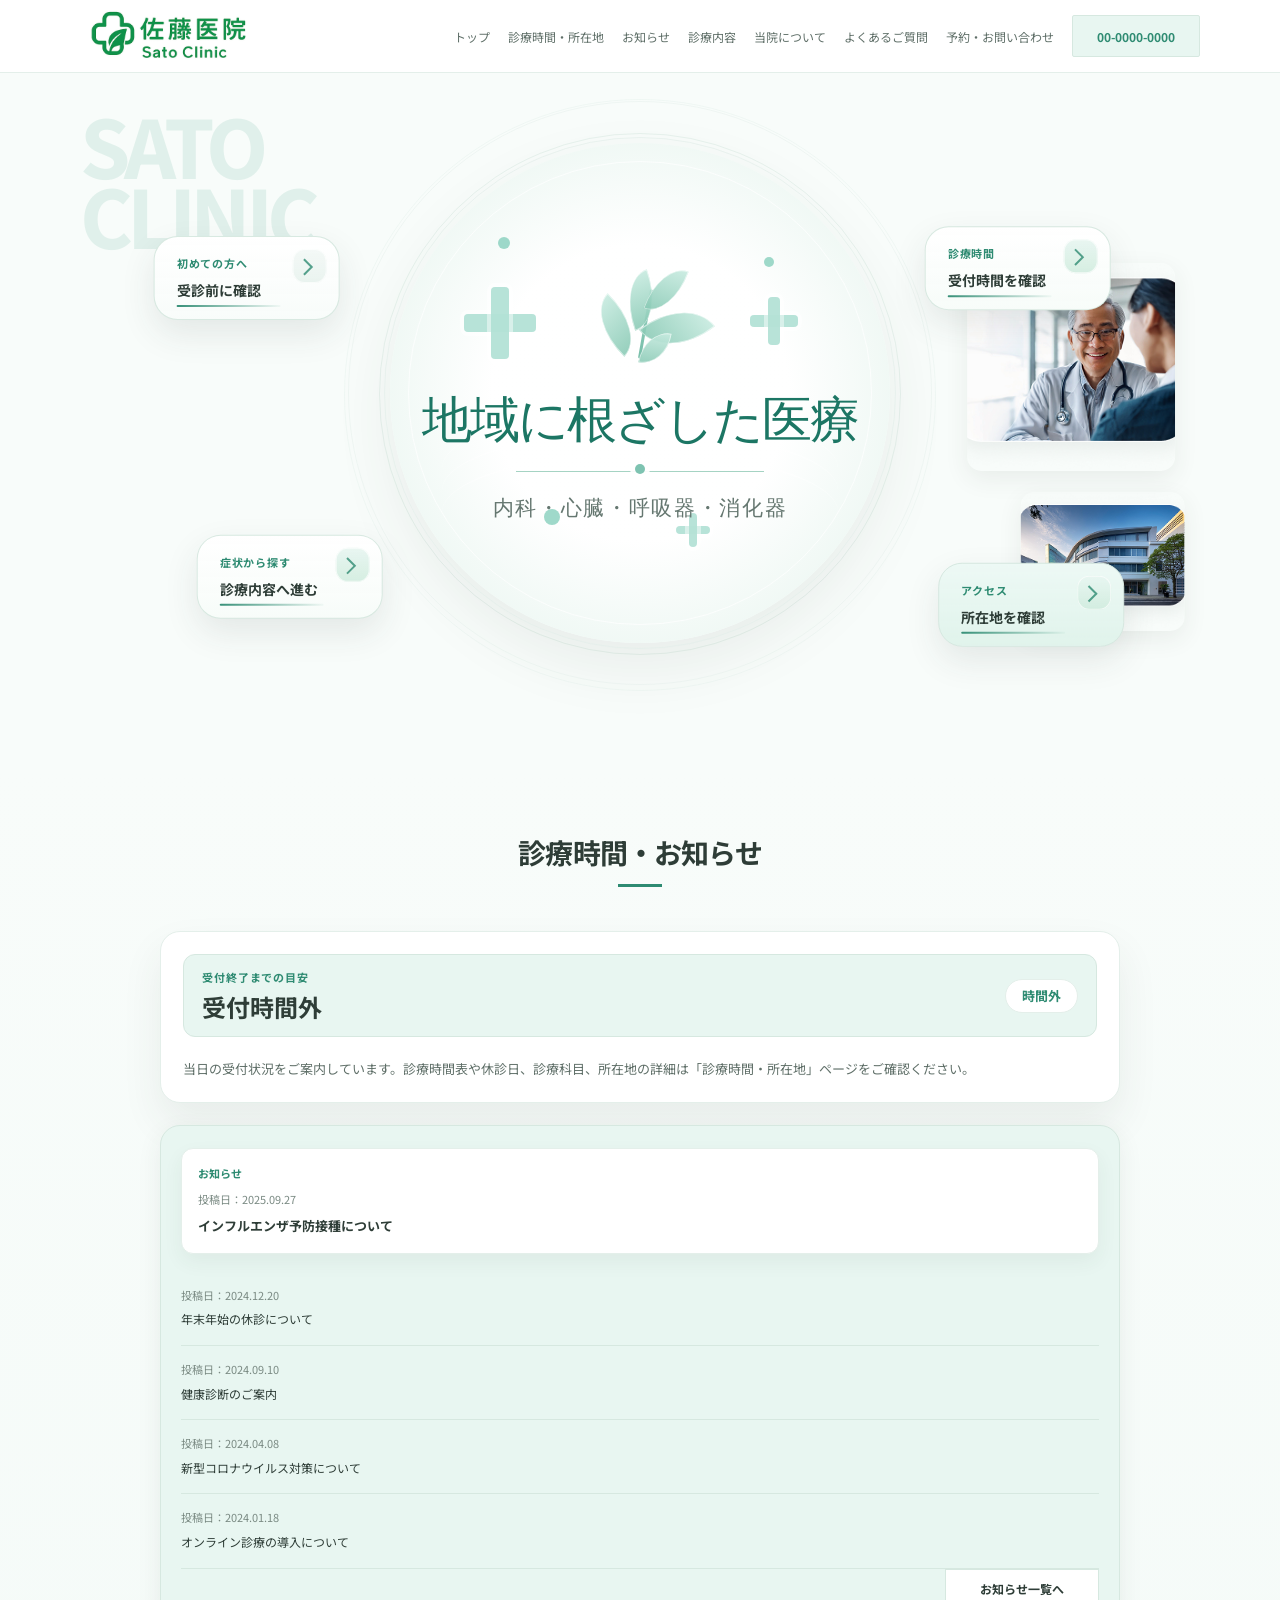
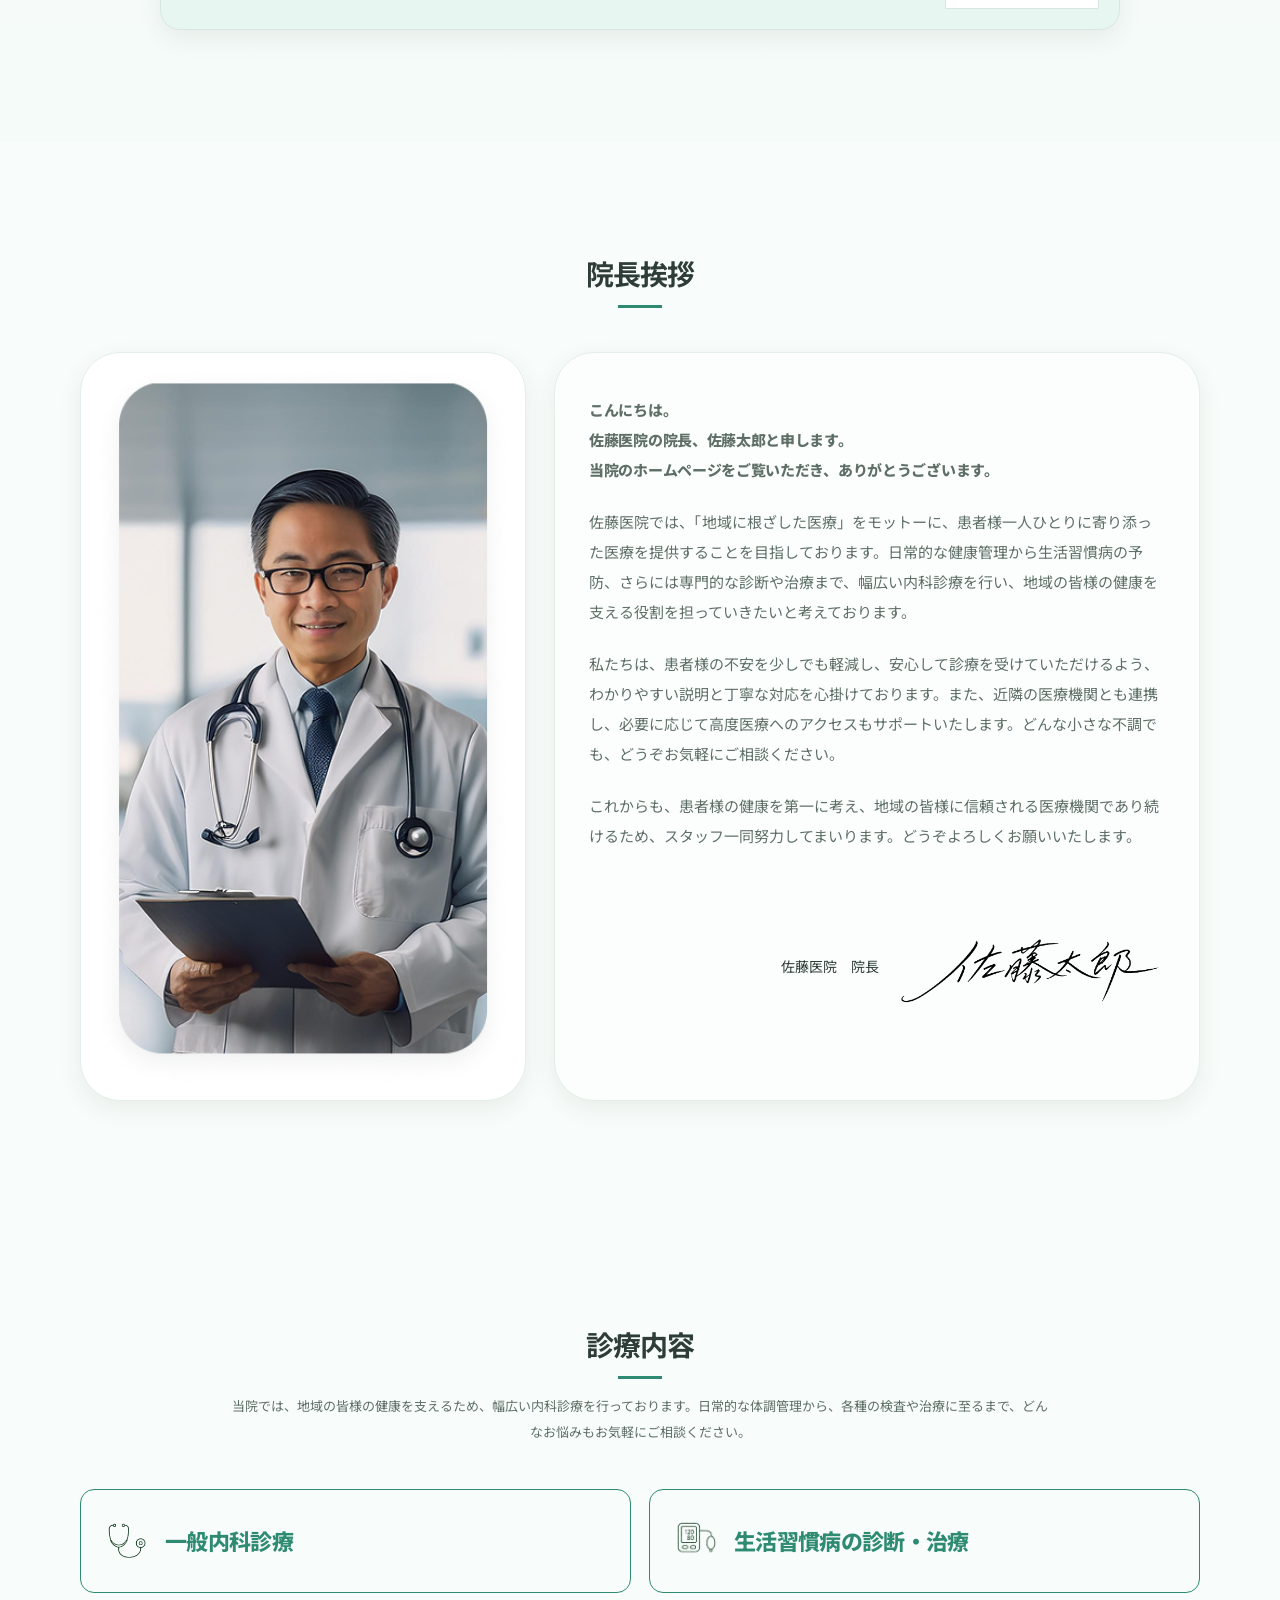
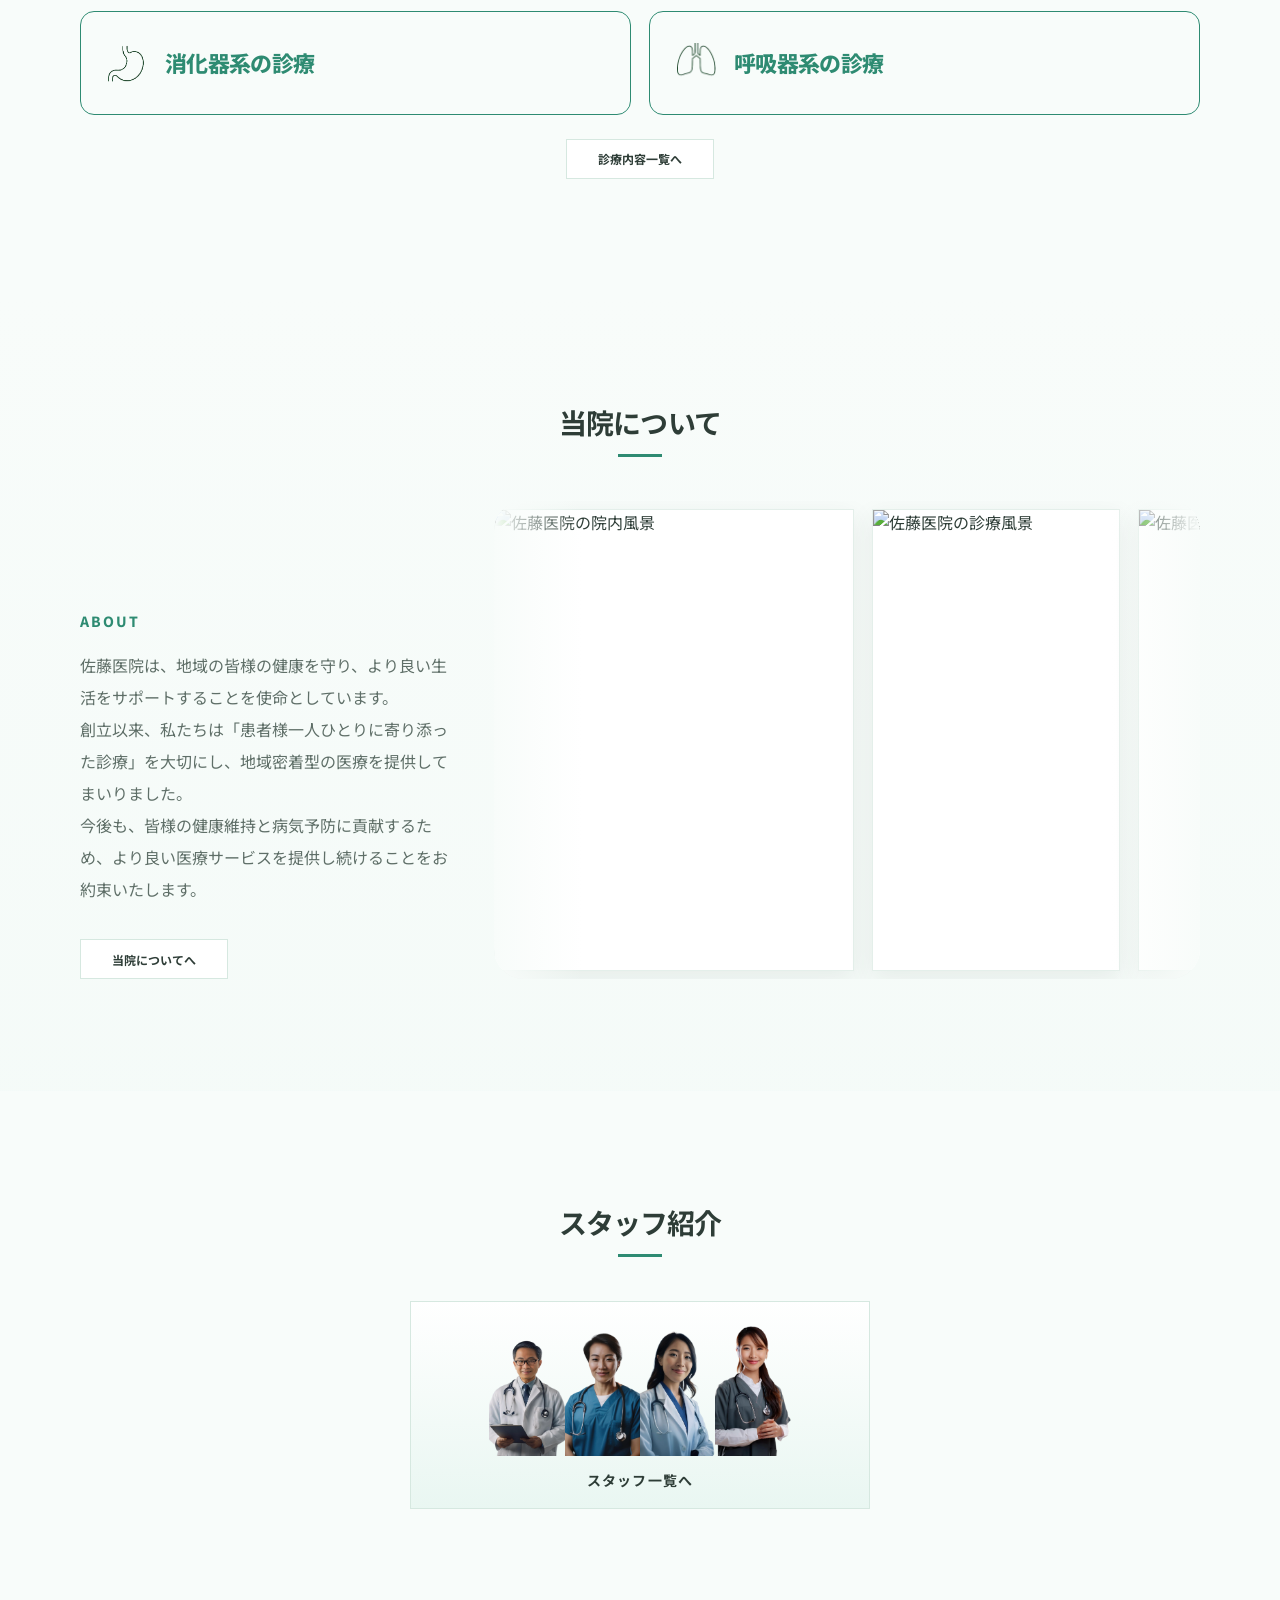
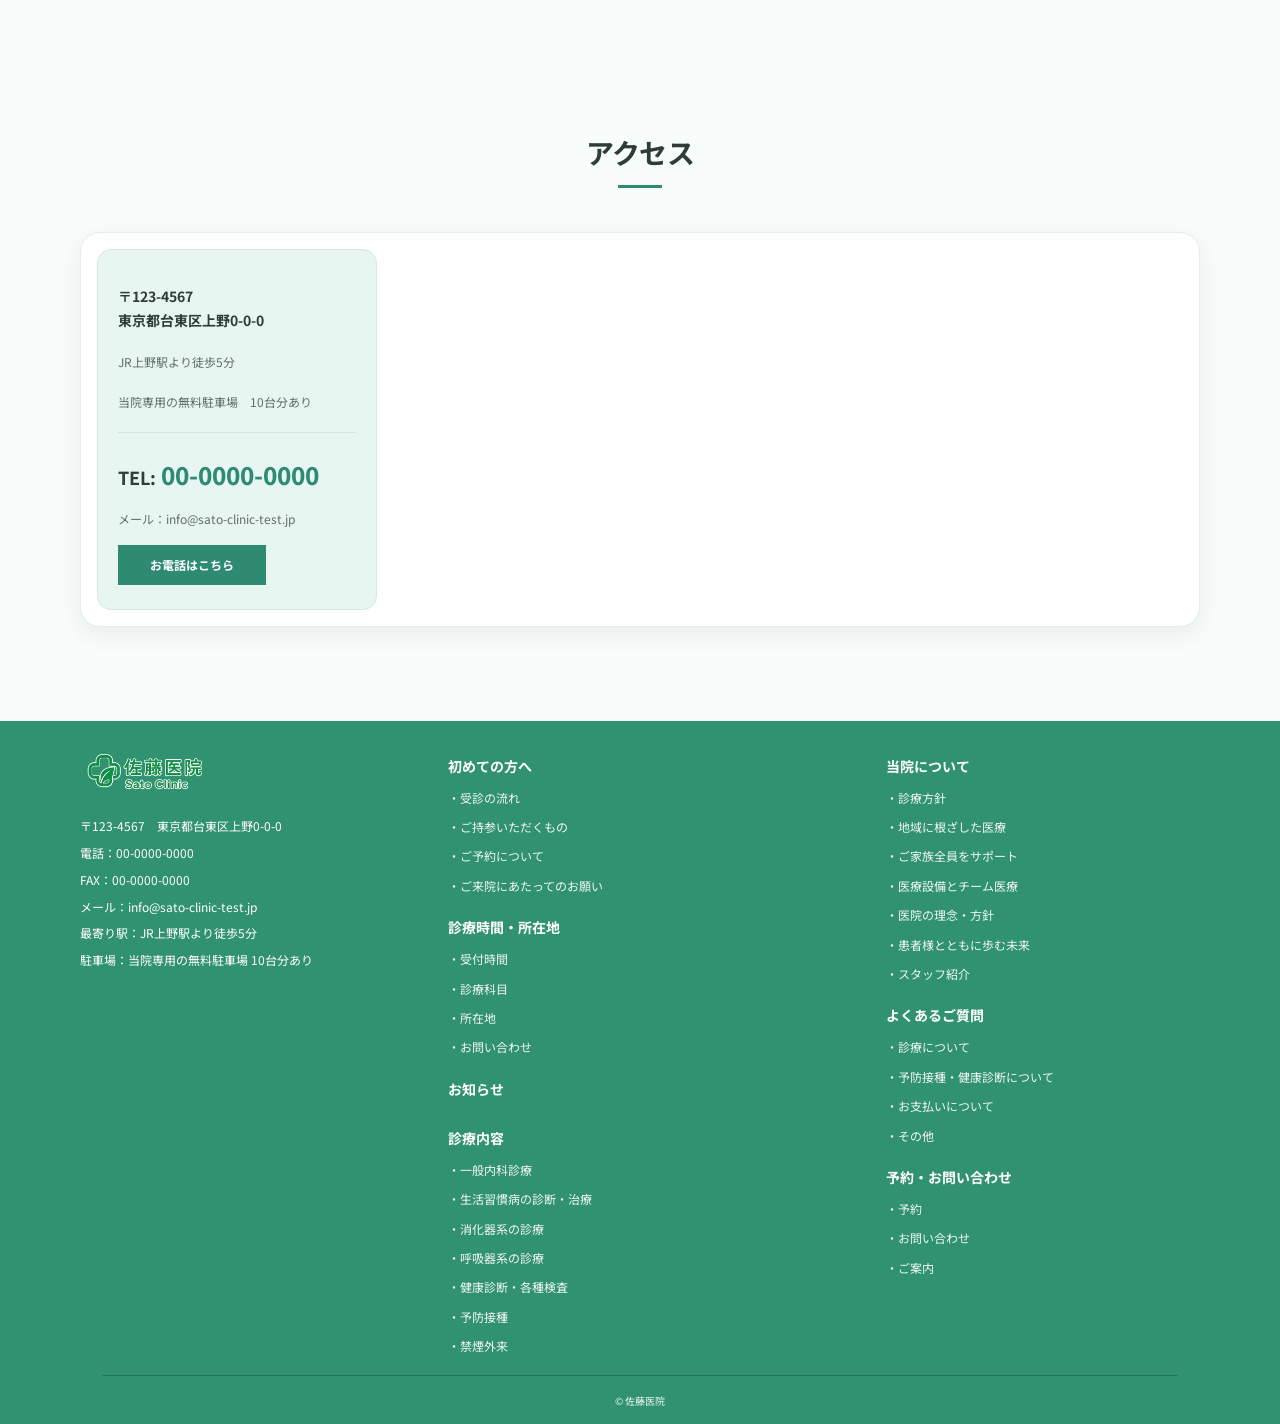
==== index.html @ fb484542 "initial commit" ====
<!DOCTYPE html>
<html lang="ja">
<head>
  <meta charset="UTF-8">
  <meta name="viewport" content="width=device-width, initial-scale=1.0">
  <meta name="description" content="佐藤医院の公式サイト。地域に根ざした医療を提供しています。">
  <title>佐藤医院</title>
  <link rel="preconnect" href="https://fonts.googleapis.com">
  <link rel="preconnect" href="https://fonts.gstatic.com" crossorigin>
  <link href="https://fonts.googleapis.com/css2?family=Noto+Sans+JP:wght@400;500;700;800&display=swap" rel="stylesheet">
  <link rel="stylesheet" href="./css/style.css">
</head>
<body>
  <header class="site-header">
    <div class="container header__inner">
      <a class="brand" href="#" data-scroll-top aria-label="佐藤医院 トップへ戻る">
        <img class="brand__logo" src="./assets/images/logo.png" alt="佐藤医院">
      </a>

      <button class="menu-button" type="button" aria-expanded="false" aria-controls="primary-navigation" aria-label="メニューを開く">
        <span></span>
        <span></span>
        <span></span>
      </button>

      <nav class="site-nav" id="primary-navigation" aria-label="主要ナビゲーション">
        <a href="#" data-scroll-top>トップ</a>
        <a href="./access.html">診療時間・所在地</a>
        <a href="./news.html">お知らせ</a>
        <a href="./medical.html">診療内容</a>
        <a href="./about.html">当院について</a>
        <a href="./faq.html">よくあるご質問</a>
        <a href="./contact.html">予約・お問い合わせ</a>
        <a class="site-nav__phone" href="tel:00-0000-0000">00-0000-0000</a>
      </nav>
    </div>
  </header>

  <main id="top">
    <section class="hero reveal">
      <div class="container hero__layout">
        <div class="hero__word" aria-hidden="true">SATO<br>CLINIC</div>

        <div class="hero__stage">
          <div class="hero__center">
            <div class="hero-orb" aria-label="地域に根ざした医療 内科・心臓・呼吸器・消化器">
              <span class="hero-orb__halo hero-orb__halo--one" aria-hidden="true"></span>
              <span class="hero-orb__halo hero-orb__halo--two" aria-hidden="true"></span>
              <span class="hero-orb__cross hero-orb__cross--lg hero-orb__cross--left" aria-hidden="true"></span>
              <span class="hero-orb__cross hero-orb__cross--md hero-orb__cross--right" aria-hidden="true"></span>
              <span class="hero-orb__cross hero-orb__cross--sm hero-orb__cross--lower" aria-hidden="true"></span>
              <span class="hero-orb__dot hero-orb__dot--one" aria-hidden="true"></span>
              <span class="hero-orb__dot hero-orb__dot--two" aria-hidden="true"></span>
              <span class="hero-orb__dot hero-orb__dot--three" aria-hidden="true"></span>
              <span class="hero-orb__wave hero-orb__wave--one" aria-hidden="true"></span>
              <span class="hero-orb__wave hero-orb__wave--two" aria-hidden="true"></span>
              <span class="hero-orb__wave hero-orb__wave--three" aria-hidden="true"></span>

              <div class="hero-orb__content">
                <span class="hero-orb__leaf" aria-hidden="true">
                  <span class="hero-orb__leaf-stem"></span>
                  <span class="hero-orb__leaf-piece hero-orb__leaf-piece--a"></span>
                  <span class="hero-orb__leaf-piece hero-orb__leaf-piece--b"></span>
                  <span class="hero-orb__leaf-piece hero-orb__leaf-piece--c"></span>
                  <span class="hero-orb__leaf-piece hero-orb__leaf-piece--d"></span>
                  <span class="hero-orb__leaf-piece hero-orb__leaf-piece--e"></span>
                </span>
                <h1>地域に根ざした医療</h1>
                <span class="hero-orb__divider" aria-hidden="true"></span>
                <p>内科・心臓・呼吸器・消化器</p>
              </div>
            </div>
          </div>

          <div class="hero__card hero__card--first is-draggable" data-draggable>
            <a class="hero__card-link" href="./first-visit.html">
              <span>初めての方へ</span>
              <strong>受診前に確認</strong>
            </a>
          </div>

          <div class="hero__card hero__card--schedule is-draggable" data-draggable>
            <a class="hero__card-link" href="./access.html">
              <span>診療時間</span>
              <strong>受付時間を確認</strong>
            </a>
          </div>

          <div class="hero__card hero__card--symptom is-draggable" data-draggable>
            <a class="hero__card-link" href="./medical.html">
              <span>症状から探す</span>
              <strong>診療内容へ進む</strong>
            </a>
          </div>

          <div class="hero__card hero__card--access is-draggable" data-draggable>
            <a class="hero__card-link" href="./access.html">
              <span>アクセス</span>
              <strong>所在地を確認</strong>
            </a>
          </div>

          <div class="hero__photo hero__photo--doctor is-draggable" data-draggable>
            <picture>
              <source media="(min-width: 769px)" srcset="./assets/images/desktop-hero-doctor.png">
              <img src="./assets/images/mobile-hero-doctor.png" alt="診察を行う医師と患者さま" draggable="false">
            </picture>
          </div>

          <div class="hero__photo hero__photo--exterior is-draggable" data-draggable>
            <img src="./assets/images/desktop-hero-exterior.png" alt="佐藤医院の外観" draggable="false">
          </div>
        </div>
      </div>
    </section>

    <section class="schedule-news section reveal" id="news">
      <div class="container">
        <div class="section-heading section-heading--center">
          <h2>診療時間・お知らせ</h2>
        </div>

        <div class="schedule-news__grid">
          <a class="schedule-panel schedule-panel--link" href="./access.html#schedule-detail">
            <div class="schedule-panel__head">
              <div>
                <p class="schedule-panel__eyebrow">受付終了までの目安</p>
                <h3 id="schedule-status-title">受付時間外</h3>
                <p class="schedule-panel__meta" id="schedule-status-meta" hidden></p>
              </div>
              <div class="schedule-panel__status">
                <span id="schedule-status-badge">時間外</span>
              </div>
            </div>
            <p class="schedule-panel__summary-copy">当日の受付状況をご案内しています。診療時間表や休診日、診療科目、所在地の詳細は「診療時間・所在地」ページをご確認ください。</p>
          </a>

          <aside class="news-panel">
            <a class="news-feature" href="./news-detail.html?id=influenza" data-news-home-feature>
              <span class="news-feature__label">お知らせ</span>
              <span class="news-feature__meta">投稿日：<span data-news-feature-published></span></span>
              <span class="news-feature__link" data-news-feature-title>インフルエンザ予防接種について</span>
            </a>
            <ul class="news-list" data-news-home-list></ul>
            <a class="button button--secondary" href="./news.html">お知らせ一覧へ</a>
          </aside>
        </div>
      </div>
    </section>

    <section class="greeting section reveal" id="greeting">
      <div class="container">
        <div class="section-heading section-heading--center">
          <h2>院長挨拶</h2>
        </div>

        <div class="greeting-card">
          <div class="greeting-card__label" aria-hidden="true">M<br>E<br>S<br>S<br>A<br>G<br>E</div>
          <div class="greeting-card__image">
            <picture>
              <source media="(min-width: 769px)" srcset="./assets/images/desktop-greeting-doctor.png">
              <img src="./assets/images/mobile-greeting-doctor.png" alt="院長 佐藤 太郎">
            </picture>
          </div>
          <div class="greeting-card__body">
            <p class="greeting-card__lead">こんにちは。<br>佐藤医院の院長、佐藤太郎と申します。<br>当院のホームページをご覧いただき、ありがとうございます。</p>
            <p>佐藤医院では、「地域に根ざした医療」をモットーに、患者様一人ひとりに寄り添った医療を提供することを目指しております。日常的な健康管理から生活習慣病の予防、さらには専門的な診断や治療まで、幅広い内科診療を行い、地域の皆様の健康を支える役割を担っていきたいと考えております。</p>
            <p>私たちは、患者様の不安を少しでも軽減し、安心して診療を受けていただけるよう、わかりやすい説明と丁寧な対応を心掛けております。また、近隣の医療機関とも連携し、必要に応じて高度医療へのアクセスもサポートいたします。どんな小さな不調でも、どうぞお気軽にご相談ください。</p>
            <p>これからも、患者様の健康を第一に考え、地域の皆様に信頼される医療機関であり続けるため、スタッフ一同努力してまいります。どうぞよろしくお願いいたします。</p>
            <p class="greeting-card__signature">
              <span class="greeting-card__signature-role">佐藤医院　院長</span>
              <span class="signature-handwrite" aria-label="佐藤 太郎">
                <img src="./assets/images/signature-sato-taro.png" alt="佐藤 太郎の署名">
              </span>
            </p>
          </div>
        </div>
      </div>
    </section>

    <section class="medical section reveal" id="medical">
      <div class="container">
        <div class="section-heading section-heading--center">
          <h2>診療内容</h2>
          <p>当院では、地域の皆様の健康を支えるため、幅広い内科診療を行っております。日常的な体調管理から、各種の検査や治療に至るまで、どんなお悩みもお気軽にご相談ください。</p>
        </div>

        <div class="medical-menu" aria-label="主な診療内容">
          <a class="medical-menu__item" href="./medical.html#medical-general">
            <span class="medical-menu__icon" aria-hidden="true">
              <img src="./assets/images/icon_general_internal_stethoscope.png" alt="">
            </span>
            <span class="medical-menu__label">一般内科診療</span>
          </a>
          <a class="medical-menu__item" href="./medical.html#medical-lifestyle">
            <span class="medical-menu__icon" aria-hidden="true">
              <img src="./assets/images/icon_lifestyle_blood_pressure.png" alt="">
            </span>
            <span class="medical-menu__label">生活習慣病の診断・治療</span>
          </a>
          <a class="medical-menu__item" href="./medical.html#medical-digestive">
            <span class="medical-menu__icon" aria-hidden="true">
              <img src="./assets/images/icon_digestive_stomach.png" alt="">
            </span>
            <span class="medical-menu__label">消化器系の診療</span>
          </a>
          <a class="medical-menu__item" href="./medical.html#medical-respiratory">
            <span class="medical-menu__icon" aria-hidden="true">
              <img src="./assets/images/icon_respiratory_lung.png" alt="">
            </span>
            <span class="medical-menu__label">呼吸器系の診療</span>
          </a>
        </div>

        <div class="section-action medical-menu__action">
          <a class="button button--secondary" href="./medical.html">診療内容一覧へ</a>
        </div>
      </div>
    </section>

    <section class="about section reveal" id="about">
      <div class="container">
        <div class="section-heading section-heading--center">
          <h2>当院について</h2>
        </div>

        <div class="about-showcase">
          <div class="about-showcase__copy">
            <p class="about-showcase__eyebrow">ABOUT</p>
            <p>佐藤医院は、地域の皆様の健康を守り、より良い生活をサポートすることを使命としています。<br>創立以来、私たちは「患者様一人ひとりに寄り添った診療」を大切にし、地域密着型の医療を提供してまいりました。<br>今後も、皆様の健康維持と病気予防に貢献するため、より良い医療サービスを提供し続けることをお約束いたします。</p>
            <div class="section-action about-showcase__action">
              <a class="button button--secondary" href="./about.html">当院についてへ</a>
            </div>
          </div>

          <div class="about-marquee" aria-label="当院の風景ギャラリー">
            <div class="about-marquee__track">
              <figure class="about-marquee__item about-marquee__item--large"><img src="./assets/images/about-gallery-01.jpg" alt="佐藤医院の院内風景"></figure>
              <figure class="about-marquee__item"><img src="./assets/images/about-gallery-02.jpg" alt="佐藤医院の診療風景"></figure>
              <figure class="about-marquee__item about-marquee__item--wide"><img src="./assets/images/about-gallery-03.jpg" alt="佐藤医院の院内設備"></figure>
              <figure class="about-marquee__item"><img src="./assets/images/about-gallery-04.jpg" alt="佐藤医院の診察室"></figure>
              <figure class="about-marquee__item"><img src="./assets/images/about-gallery-05.jpg" alt="佐藤医院の外観"></figure>
              <figure class="about-marquee__item about-marquee__item--large"><img src="./assets/images/about-gallery-06.jpg" alt="佐藤医院の受付風景"></figure>
              <figure class="about-marquee__item"><img src="./assets/images/about-gallery-07.jpg" alt="佐藤医院の院内"></figure>
              <figure class="about-marquee__item about-marquee__item--wide"><img src="./assets/images/about-gallery-08.jpg" alt="佐藤医院の診療設備"></figure>
              <figure class="about-marquee__item"><img src="./assets/images/about-gallery-09.jpg" alt="佐藤医院の待合風景"></figure>
              <figure class="about-marquee__item"><img src="./assets/images/about-gallery-10.jpg" alt="佐藤医院の診察風景"></figure>

              <figure class="about-marquee__item about-marquee__item--large" aria-hidden="true"><img src="./assets/images/about-gallery-01.jpg" alt=""></figure>
              <figure class="about-marquee__item" aria-hidden="true"><img src="./assets/images/about-gallery-02.jpg" alt=""></figure>
              <figure class="about-marquee__item about-marquee__item--wide" aria-hidden="true"><img src="./assets/images/about-gallery-03.jpg" alt=""></figure>
              <figure class="about-marquee__item" aria-hidden="true"><img src="./assets/images/about-gallery-04.jpg" alt=""></figure>
              <figure class="about-marquee__item" aria-hidden="true"><img src="./assets/images/about-gallery-05.jpg" alt=""></figure>
              <figure class="about-marquee__item about-marquee__item--large" aria-hidden="true"><img src="./assets/images/about-gallery-06.jpg" alt=""></figure>
              <figure class="about-marquee__item" aria-hidden="true"><img src="./assets/images/about-gallery-07.jpg" alt=""></figure>
              <figure class="about-marquee__item about-marquee__item--wide" aria-hidden="true"><img src="./assets/images/about-gallery-08.jpg" alt=""></figure>
              <figure class="about-marquee__item" aria-hidden="true"><img src="./assets/images/about-gallery-09.jpg" alt=""></figure>
              <figure class="about-marquee__item" aria-hidden="true"><img src="./assets/images/about-gallery-10.jpg" alt=""></figure>
            </div>
          </div>
        </div>
      </div>
    </section>

    <section class="staff section" id="staff">
      <div class="container">
        <div class="section-heading section-heading--center">
          <h2>スタッフ紹介</h2>
        </div>

        <div class="section-action">
          <a class="staff-index-button" href="./about.html#staff">
            <span class="staff-index-button__portraits" aria-hidden="true">
              <span class="staff-index-button__portrait staff-index-button__portrait--director">
                <img src="./assets/images/staff-director-cutout.png" alt="">
              </span>
              <span class="staff-index-button__portrait staff-index-button__portrait--nurse">
                <img src="./assets/images/staff-head-nurse-cutout.png" alt="">
              </span>
              <span class="staff-index-button__portrait staff-index-button__portrait--technician">
                <img src="./assets/images/staff-technician-cutout.png" alt="">
              </span>
              <span class="staff-index-button__portrait staff-index-button__portrait--reception">
                <img src="./assets/images/staff-reception-cutout.png" alt="">
              </span>
            </span>
            <span class="staff-index-button__label">スタッフ一覧へ</span>
          </a>
        </div>
      </div>
    </section>

    <section class="access section reveal" id="access">
      <div class="container">
        <div class="section-heading section-heading--center">
          <h2>アクセス</h2>
        </div>

        <div class="access-card">
          <div class="access-card__info">
            <a class="access-card__block access-card__block--link" href="./access.html#location-detail">
              <p class="access-card__address">〒123-4567<br>東京都台東区上野0-0-0</p>
              <p>JR上野駅より徒歩5分</p>
              <p>当院専用の無料駐車場　10台分あり</p>
            </a>
            <div class="access-card__divider" aria-hidden="true"></div>
            <div class="access-card__block access-card__block--contact">
              <a class="access-card__block-link" href="./contact.html" aria-label="予約・お問い合わせページへ移動"></a>
              <p class="access-card__phone"><span class="access-card__phone-label">TEL:</span> 00-0000-0000</p>
              <p class="access-card__mail">メール：info@sato-clinic-test.jp</p>
              <a class="button" href="tel:00-0000-0000">お電話はこちら</a>
            </div>
          </div>
          <a class="access-card__map" href="./access.html#location-detail" aria-label="診療時間・所在地ページの所在地へ移動">
            <iframe
              title="佐藤医院 周辺地図"
              src="https://www.google.com/maps?q=%E6%9D%B1%E4%BA%AC%E9%83%BD%E5%8F%B0%E6%9D%B1%E5%8C%BA%E4%B8%8A%E9%87%8E&z=16&output=embed"
              loading="lazy"
              referrerpolicy="no-referrer-when-downgrade"
              allowfullscreen></iframe>
          </a>
        </div>
      </div>
    </section>
  </main>

  <a class="page-top-button" href="#" data-scroll-top aria-label="ページ上部へ戻る">
    <img src="./assets/images/page-top-button.png" alt="">
  </a>

  <footer class="site-footer" id="footer">
    <div class="container footer__inner">
      <div class="footer__column footer__column--info">
        <a class="footer__brand" href="#top" aria-label="ページ最上部へ戻る">
          <img src="./assets/images/logo.png" alt="佐藤医院">
        </a>
        <div class="footer__info">
          <p>〒123-4567　東京都台東区上野0-0-0</p>
          <p><a href="tel:00-0000-0000">電話：00-0000-0000</a></p>
          <p>FAX：00-0000-0000</p>
          <p><a href="mailto:info@sato-clinic-test.jp">メール：info@sato-clinic-test.jp</a></p>
          <p>最寄り駅：JR上野駅より徒歩5分</p>
          <p>駐車場：当院専用の無料駐車場 10台分あり</p>
        </div>
      </div>
      <div class="footer__column">
        <div class="footer__nav-group">
          <a class="footer__section-link" href="./first-visit.html">初めての方へ</a>
          <ul class="footer__sublist">
            <li><a href="./first-visit.html#flow">・受診の流れ</a></li>
            <li><a href="./first-visit.html#checklist">・ご持参いただくもの</a></li>
            <li><a href="./first-visit.html#reservation">・ご予約について</a></li>
            <li><a href="./first-visit.html#notice">・ご来院にあたってのお願い</a></li>
          </ul>
        </div>
        <div class="footer__nav-group">
          <a class="footer__section-link" href="./access.html">診療時間・所在地</a>
          <ul class="footer__sublist">
            <li><a href="./access.html#schedule-detail">・受付時間</a></li>
            <li><a href="./access.html#department-detail">・診療科目</a></li>
            <li><a href="./access.html#location-detail">・所在地</a></li>
            <li><a href="./access.html#contact-detail">・お問い合わせ</a></li>
          </ul>
        </div>
        <div class="footer__nav-group">
          <a class="footer__section-link" href="./news.html">お知らせ</a>
        </div>
        <div class="footer__nav-group">
          <a class="footer__section-link" href="./medical.html">診療内容</a>
          <ul class="footer__sublist">
            <li><a href="./medical.html#medical-general">・一般内科診療</a></li>
            <li><a href="./medical.html#medical-lifestyle">・生活習慣病の診断・治療</a></li>
            <li><a href="./medical.html#medical-digestive">・消化器系の診療</a></li>
            <li><a href="./medical.html#medical-respiratory">・呼吸器系の診療</a></li>
            <li><a href="./medical.html#medical-checkup">・健康診断・各種検査</a></li>
            <li><a href="./medical.html#medical-vaccination">・予防接種</a></li>
            <li><a href="./medical.html#medical-smoking-cessation">・禁煙外来</a></li>
          </ul>
        </div>
      </div>
      <div class="footer__column">
        <div class="footer__nav-group">
          <a class="footer__section-link" href="./about.html">当院について</a>
          <ul class="footer__sublist">
            <li><a href="./about.html#policy">・診療方針</a></li>
            <li><a href="./about.html#community">・地域に根ざした医療</a></li>
            <li><a href="./about.html#family">・ご家族全員をサポート</a></li>
            <li><a href="./about.html#team">・医療設備とチーム医療</a></li>
            <li><a href="./about.html#vision">・医院の理念・方針</a></li>
            <li><a href="./about.html#future">・患者様とともに歩む未来</a></li>
            <li><a href="./about.html#staff">・スタッフ紹介</a></li>
          </ul>
        </div>
        <div class="footer__nav-group">
          <a class="footer__section-link" href="./faq.html">よくあるご質問</a>
          <ul class="footer__sublist">
            <li><a href="./faq.html#faq-medical">・診療について</a></li>
            <li><a href="./faq.html#faq-checkup">・予防接種・健康診断について</a></li>
            <li><a href="./faq.html#faq-payment">・お支払いについて</a></li>
            <li><a href="./faq.html#faq-other">・その他</a></li>
          </ul>
        </div>
        <div class="footer__nav-group">
          <a class="footer__section-link" href="./contact.html">予約・お問い合わせ</a>
          <ul class="footer__sublist">
            <li><a href="./contact.html#reservation">・予約</a></li>
            <li><a href="./contact.html#inquiry">・お問い合わせ</a></li>
            <li><a href="./contact.html#guidance">・ご案内</a></li>
          </ul>
        </div>
      </div>
    </div>
    <p class="footer__copy">© 佐藤医院</p>
  </footer>

  <script src="./js/news-data.js"></script>
  <script src="./js/main.js"></script>
</body>
</html>
---- css/style.css ----
:root {
  --color-background: #F8FCFA;
  --color-white: #FFFFFF;
  --color-text-main: #2E3D37;
  --color-text-sub: #5F6F68;
  --color-text-muted: #7A8A83;
  --color-green: #2E8B72;
  --color-green-light: #E8F6F1;
  --color-green-pale: #CFEBDD;
  --color-accent: #8FC9B4;
  --color-border: #E4EFEA;
  --color-border-green: #D6E8E0;
  --color-closed: #A0AAA5;
  --shadow-card: 0 8px 24px rgba(46, 61, 55, 0.08);
  --container: 1120px;
}

* { box-sizing: border-box; }
html { scroll-behavior: smooth; }
body {
  margin: 0;
  background: var(--color-background);
  color: var(--color-text-main);
  font-family: "Noto Sans JP", sans-serif;
}
body.is-menu-open { overflow: hidden; }
body.is-modal-open { overflow: hidden; }
img { display: block; width: 100%; height: 100%; object-fit: cover; }
a { color: inherit; text-decoration: none; }
button { font: inherit; }
h1, h2, h3, p, ul { margin: 0; }

.container {
  width: min(calc(100% - 48px), var(--container));
  margin: 0 auto;
}

.section { padding: 112px 0; }

.site-header {
  position: sticky;
  top: 0;
  z-index: 50;
  background: rgba(255, 255, 255, 0.92);
  border-bottom: 1px solid var(--color-border);
  backdrop-filter: blur(12px);
}

.header__inner {
  min-height: 72px;
  height: 72px;
  display: flex;
  align-items: center;
  justify-content: space-between;
  gap: 24px;
}

.brand {
  display: inline-flex;
  align-items: center;
  flex: 0 0 auto;
}

.brand__logo {
  width: 180px;
  height: 54px;
  object-fit: contain;
}

.site-nav {
  display: flex;
  align-items: center;
  flex-wrap: nowrap;
  gap: 18px;
  font-size: 12px;
  color: var(--color-text-sub);
}

.site-nav a {
  flex: 0 0 auto;
  white-space: nowrap;
  transition: color .2s ease;
}
.site-nav a:hover,
.site-nav a:focus-visible { color: var(--color-green); }

.site-nav__phone {
  min-width: 128px;
  min-height: 42px;
  display: inline-flex;
  align-items: center;
  justify-content: center;
  border: 1px solid var(--color-border-green);
  background: var(--color-green-light);
  border-radius: 2px;
  color: var(--color-green);
  font-weight: 700;
}

.menu-button {
  display: none;
  width: 42px;
  height: 42px;
  border: 1px solid var(--color-border-green);
  background: var(--color-green-light);
  border-radius: 2px;
  padding: 0;
}

.menu-button span {
  display: block;
  width: 18px;
  height: 2px;
  margin: 4px auto;
  background: var(--color-green);
}

@media (max-width: 990px) {
  .header__inner { min-height: 72px; }

  .brand__logo {
    width: 146px;
    height: 44px;
  }

  .menu-button { display: block; }

  .site-nav {
    position: absolute;
    top: 72px;
    left: 14px;
    right: 14px;
    display: grid;
    gap: 2px;
    padding: 12px;
    background: rgba(255, 255, 255, 0.98);
    border: 1px solid var(--color-border);
    border-radius: 16px;
    box-shadow: var(--shadow-card);
    opacity: 0;
    transform: translateY(-8px);
    pointer-events: none;
    transition: opacity .2s ease, transform .2s ease;
  }

  .site-nav.is-open {
    opacity: 1;
    transform: translateY(0);
    pointer-events: auto;
  }

  .site-nav a {
    min-height: 42px;
    display: flex;
    align-items: center;
    padding: 0 10px;
    border-radius: 10px;
  }

  .site-nav__phone {
    width: 100%;
    margin-top: 4px;
  }
}

.page-top-button {
  position: fixed;
  right: 18px;
  bottom: 18px;
  z-index: 45;
  width: 108px;
  height: 108px;
  display: inline-flex;
  align-items: center;
  justify-content: center;
  opacity: 0;
  visibility: hidden;
  transform: translateY(12px);
  transition: opacity .24s ease, transform .24s ease, visibility .24s ease;
}

.page-top-button.is-visible {
  opacity: 1;
  visibility: visible;
  transform: translateY(0);
}

.page-top-button img {
  width: 100%;
  height: 100%;
  object-fit: contain;
}

@media (hover: hover) {
  .page-top-button:hover {
    transform: translateY(-4px);
  }

  .page-top-button.is-visible:hover {
    transform: translateY(-4px);
  }
}

.hero {
  padding: 28px 0 40px;
  overflow: hidden;
}

.hero__layout {
  position: relative;
  min-height: 620px;
}

.hero__word {
  position: absolute;
  top: 8px;
  left: 0;
  font-size: 80px;
  line-height: .88;
  font-weight: 800;
  letter-spacing: -.07em;
  color: rgba(143, 201, 180, 0.22);
}

.hero__stage {
  position: relative;
  min-height: 620px;
}

.hero__center {
  position: absolute;
  inset: 42px 0 0;
  width: min(100%, 500px);
  margin: 0 auto;
  z-index: 1;
}

.hero-orb {
  position: relative;
  width: 100%;
  aspect-ratio: 1 / 1;
  border-radius: 50%;
  background: radial-gradient(circle at center, rgba(255, 255, 255, 0.99) 0 42%, rgba(239, 248, 244, 0.9) 72%, rgba(228, 244, 238, 0.95) 100%);
  box-shadow: 0 24px 60px rgba(46, 61, 55, 0.08);
}

.hero-orb::before {
  content: "";
  position: absolute;
  inset: 18px;
  border-radius: 50%;
  border: 1px solid rgba(255, 255, 255, 0.72);
}

.hero-orb__halo,
.hero-orb__cross,
.hero-orb__dot,
.hero-orb__wave {
  position: absolute;
  pointer-events: none;
}

.hero-orb__halo {
  border-radius: 50%;
  border: 1px solid rgba(228, 239, 234, 0.72);
}

.hero-orb__halo--one { inset: -6px; }
.hero-orb__halo--two { inset: -42px; opacity: .65; }

.hero-orb__content {
  position: absolute;
  inset: 0;
  z-index: 2;
  display: flex;
  flex-direction: column;
  align-items: center;
  justify-content: center;
  text-align: center;
}

.hero-orb__content h1 {
  font-family: "Yu Mincho", "Hiragino Mincho ProN", "Times New Roman", serif;
  font-size: 50px;
  line-height: 1.16;
  letter-spacing: -.04em;
  color: #1c7664;
  font-weight: 500;
  text-shadow: 0 1px 0 rgba(255, 255, 255, 0.55);
  white-space: nowrap;
}

.hero-orb__content p {
  margin-top: 22px;
  font-family: "Yu Mincho", "Hiragino Mincho ProN", serif;
  font-size: 21px;
  line-height: 1.4;
  letter-spacing: .08em;
  color: #657770;
}

.hero-orb__divider {
  position: relative;
  display: block;
  width: 248px;
  height: 1px;
  margin-top: 22px;
  background: rgba(143, 201, 180, 0.8);
}

.hero-orb__divider::before {
  content: "";
  position: absolute;
  inset: -4px 0 0;
  margin: auto;
  width: 10px;
  height: 10px;
  border-radius: 50%;
  background: #7ec3b1;
  box-shadow: 0 0 0 5px rgba(255, 255, 255, 0.92);
}

.hero-orb__leaf {
  position: relative;
  display: block;
  width: 118px;
  height: 110px;
  margin-bottom: 18px;
  animation: swayLeaf 7s ease-in-out infinite;
  transform-origin: center bottom;
}

.hero-orb__leaf-stem {
  position: absolute;
  left: 63px;
  bottom: 14px;
  width: 3px;
  height: 70px;
  background: linear-gradient(180deg, #98d2c1, #78bea9);
  border-radius: 999px;
  transform: rotate(10deg);
}

.hero-orb__leaf-piece {
  position: absolute;
  border-radius: 100% 0 100% 0;
  background: linear-gradient(180deg, rgba(200, 235, 224, 0.92), rgba(136, 201, 180, 0.88));
  box-shadow: inset 0 0 0 1px rgba(255, 255, 255, 0.55);
}

.hero-orb__leaf-piece--a { width: 32px; height: 54px; left: 44px; top: 10px; transform: rotate(-20deg); }
.hero-orb__leaf-piece--b { width: 30px; height: 50px; left: 70px; top: 2px; transform: rotate(20deg); }
.hero-orb__leaf-piece--c { width: 34px; height: 56px; left: 18px; top: 34px; transform: rotate(-46deg); }
.hero-orb__leaf-piece--d { width: 44px; height: 62px; left: 74px; top: 34px; transform: rotate(52deg); }
.hero-orb__leaf-piece--e { width: 28px; height: 34px; left: 60px; top: 68px; transform: rotate(10deg); }

.hero-orb__cross {
  color: rgba(180, 226, 214, 0.95);
  animation: swaySlow 7s ease-in-out infinite;
}

.hero-orb__cross::before,
.hero-orb__cross::after {
  content: "";
  position: absolute;
  inset: 0;
  margin: auto;
  background: currentColor;
  border-radius: 4px;
  box-shadow: 0 0 0 4px rgba(255, 255, 255, 0.45);
}

.hero-orb__cross::before { width: 100%; height: 26%; }
.hero-orb__cross::after { width: 26%; height: 100%; }

.hero-orb__cross--lg { width: 72px; height: 72px; }
.hero-orb__cross--md { width: 48px; height: 48px; animation-delay: -2s; }
.hero-orb__cross--sm { width: 34px; height: 34px; animation-delay: -1s; }
.hero-orb__cross--left { left: 74px; top: 144px; }
.hero-orb__cross--right { right: 92px; top: 154px; }
.hero-orb__cross--lower { right: 180px; bottom: 96px; }

.hero-orb__dot {
  border-radius: 50%;
  background: rgba(122, 202, 182, 0.72);
  animation: swayFloat 9s ease-in-out infinite;
}

.hero-orb__dot--one { width: 12px; height: 12px; left: 108px; top: 94px; }
.hero-orb__dot--two { width: 10px; height: 10px; right: 116px; top: 114px; animation-delay: -2.5s; }
.hero-orb__dot--three { width: 16px; height: 16px; left: 154px; bottom: 118px; animation-delay: -1.5s; }

.hero-orb__wave {
  left: 52px;
  right: 52px;
  height: 118px;
  bottom: 86px;
  border-radius: 50%;
  border-top: 2px solid rgba(255, 255, 255, 0.7);
  opacity: .78;
  animation: swayWave 8s ease-in-out infinite;
}

.hero-orb__wave--one { bottom: 116px; }
.hero-orb__wave--two { bottom: 94px; animation-delay: -2s; }
.hero-orb__wave--three { bottom: 72px; animation-delay: -4s; }

.hero__card {
  position: absolute;
  min-width: 186px;
  padding: 18px 20px 18px 22px;
  background:
    linear-gradient(180deg, rgba(255, 255, 255, 0.98), rgba(247, 252, 249, 0.96)),
    var(--color-white);
  border: 1px solid rgba(214, 232, 224, 0.95);
  border-radius: 24px;
  box-shadow: 0 14px 34px rgba(46, 61, 55, 0.1);
  font-size: 12px;
  line-height: 1.55;
  transition: transform .2s ease, box-shadow .2s ease, border-color .2s ease, background-color .2s ease;
  z-index: 3;
  cursor: grab;
  user-select: none;
  --drag-x: 0px;
  --drag-y: 0px;
  --float-x: 0px;
  --float-y: 0px;
  transform: translate(calc(var(--drag-x) + var(--float-x)), calc(var(--drag-y) + var(--float-y)));
}

.hero__card::before {
  content: "";
  position: absolute;
  inset: 12px 12px auto auto;
  width: 34px;
  height: 34px;
  border-radius: 12px;
  background: linear-gradient(180deg, rgba(232, 246, 241, 0.98), rgba(207, 235, 221, 0.92));
  box-shadow: inset 0 0 0 1px rgba(255, 255, 255, 0.72);
  opacity: .95;
}

.hero__card::after {
  content: "";
  position: absolute;
  left: 22px;
  right: 58px;
  bottom: 12px;
  height: 2px;
  border-radius: 999px;
  background: linear-gradient(90deg, rgba(46, 139, 114, 0.95), rgba(143, 201, 180, 0.08));
}

.is-static-link { cursor: default; }

.hero__card:hover,
.hero__card:focus-visible {
  border-color: rgba(143, 201, 180, 0.9);
  box-shadow: 0 18px 36px rgba(46, 61, 55, 0.12);
}

.is-draggable.is-dragging {
  cursor: grabbing;
  box-shadow: 0 18px 34px rgba(46, 61, 55, 0.14);
}

.hero__card span {
  display: block;
  position: relative;
  padding-right: 40px;
  color: var(--color-green);
  font-size: 11px;
  font-weight: 700;
  letter-spacing: .08em;
}

.hero__card strong {
  display: block;
  margin-top: 8px;
  padding-right: 22px;
  font-size: 14px;
  line-height: 1.5;
  color: var(--color-text-main);
}

.hero__card-link {
  display: block;
  position: relative;
  z-index: 1;
  cursor: pointer;
}

.hero__card-link::after {
  content: "";
  position: absolute;
  top: 6px;
  right: 8px;
  width: 10px;
  height: 10px;
  border-top: 2px solid rgba(46, 139, 114, 0.8);
  border-right: 2px solid rgba(46, 139, 114, 0.8);
  transform: rotate(45deg);
}

.hero__card--first {
  top: 124px;
  left: 64px;
  background:
    linear-gradient(180deg, rgba(255, 255, 255, 0.98), rgba(248, 252, 250, 0.96)),
    var(--color-white);
}

.hero__card--first::before {
  background: linear-gradient(180deg, rgba(244, 249, 247, 0.98), rgba(230, 241, 236, 0.92));
}

.hero__card--schedule { top: 120px; right: 84px; }
.hero__card--symptom { left: 112px; bottom: 116px; }
.hero__card--access {
  right: 80px;
  bottom: 88px;
  background:
    linear-gradient(180deg, rgba(237, 249, 245, 0.98), rgba(224, 243, 235, 0.96)),
    var(--color-green-light);
  border-color: var(--color-border-green);
}

.hero__photo {
  position: absolute;
  overflow: hidden;
  border-radius: 14px;
  box-shadow: var(--shadow-card);
  z-index: 2;
  cursor: grab;
  user-select: none;
  --drag-x: 0px;
  --drag-y: 0px;
  --float-x: 0px;
  --float-y: 0px;
  transition: left .28s ease, top .28s ease, width .28s ease, right .28s ease, bottom .28s ease;
  transform: translate(calc(var(--drag-x) + var(--float-x)), calc(var(--drag-y) + var(--float-y)));
}

.hero__photo picture,
.hero__photo img {
  pointer-events: none;
}

.hero__photo--doctor {
  top: 170px;
  right: 28px;
  width: 208px;
  aspect-ratio: 1 / 1;
}

.hero__photo--exterior {
  right: 22px;
  bottom: 104px;
  width: 164px;
  aspect-ratio: 1.18 / 1;
}

.hero__center::before,
.hero__center::after {
  content: "";
  position: absolute;
  border-radius: 50%;
  border: 1px solid rgba(214, 232, 224, 0.5);
  animation: heroFloat 9s ease-in-out infinite;
  pointer-events: none;
}

.hero__center::before {
  width: 520px;
  height: 520px;
  top: -10px;
  left: 50%;
  transform: translateX(-50%);
}

.hero__center::after {
  width: 590px;
  height: 590px;
  top: -44px;
  left: 50%;
  transform: translateX(-50%);
  animation-duration: 12s;
  opacity: .55;
}

@keyframes heroFloat {
  0%, 100% { transform: translateX(-50%) translateY(0); }
  50% { transform: translateX(-50%) translateY(10px); }
}

@keyframes swayLeaf {
  0%, 100% { transform: rotate(-2deg); }
  50% { transform: rotate(3deg); }
}

@keyframes swaySlow {
  0%, 100% { transform: rotate(0deg) translateY(0); }
  50% { transform: rotate(4deg) translateY(6px); }
}

@keyframes swayFloat {
  0%, 100% { transform: translate3d(0, 0, 0); opacity: .72; }
  50% { transform: translate3d(0, -8px, 0); opacity: 1; }
}

@keyframes swayWave {
  0%, 100% { transform: translateY(0) scaleX(1); }
  50% { transform: translateY(6px) scaleX(1.04); }
}

.section-heading {
  text-align: center;
  margin-bottom: 44px;
}

.section-heading h2 {
  font-size: 28px;
  line-height: 1.4;
  letter-spacing: -.03em;
}

.section-heading p {
  max-width: 760px;
  margin: 14px auto 0;
  color: var(--color-text-sub);
  font-size: 12px;
  line-height: 2;
}

.section-heading h2::after {
  content: "";
  display: block;
  width: 44px;
  height: 3px;
  margin: 12px auto 0;
  background: var(--color-green);
}

.schedule-news {
  background: linear-gradient(180deg, rgba(248, 252, 250, 0), rgba(232, 246, 241, 0.18));
  padding-top: 72px;
}

.schedule-news__grid {
  display: grid;
  grid-template-columns: 1fr;
  gap: 22px;
  align-items: stretch;
  max-width: 960px;
  margin: 0 auto;
}

.schedule-panel {
  display: flex;
  flex-direction: column;
  background: var(--color-white);
  border: 1px solid var(--color-border);
  border-radius: 20px;
  padding: 22px 22px 20px;
  box-shadow: 0 20px 40px rgba(46, 61, 55, 0.08);
}

.schedule-panel--link {
  text-decoration: none;
  color: inherit;
  transition: transform .22s ease, box-shadow .22s ease, border-color .22s ease, background-color .22s ease;
  cursor: pointer;
}

@media (hover: hover) and (pointer: fine) {
  .schedule-panel--link:hover,
  .schedule-panel--link:focus-visible {
    transform: translateY(-4px);
    border-color: rgba(143, 201, 180, 0.92);
    box-shadow: 0 18px 38px rgba(46, 61, 55, 0.12);
  }

  .schedule-panel--link:hover .schedule-panel__head,
  .schedule-panel--link:focus-visible .schedule-panel__head {
    background: #eff9f5;
  }
}

.schedule-panel__summary-copy {
  margin-top: 2px;
  color: var(--color-text-sub);
  font-size: 13px;
  line-height: 1.9;
}

.news-panel {
  display: flex;
  flex-direction: column;
  background: var(--color-green-light);
  border: 1px solid var(--color-border-green);
  border-radius: 20px;
  padding: 22px 20px 20px;
  box-shadow: var(--shadow-card);
}

.schedule-panel__head {
  display: flex;
  align-items: center;
  justify-content: space-between;
  gap: 18px;
  padding: 14px 18px;
  background: var(--color-green-light);
  border: 1px solid var(--color-border-green);
  border-radius: 12px;
  margin-bottom: 18px;
}

.schedule-panel__eyebrow {
  margin: 0 0 6px;
  color: var(--color-green);
  font-size: 11px;
  font-weight: 700;
  letter-spacing: .08em;
}

.schedule-panel__head h3 {
  margin: 0;
  font-size: 24px;
  line-height: 1.3;
}

.schedule-panel__meta {
  margin-top: 8px;
  color: var(--color-text-sub);
  font-size: 12px;
  line-height: 1.7;
}

.schedule-panel__status {
  flex: 0 0 auto;
}

.schedule-panel__status span {
  display: inline-flex;
  align-items: center;
  min-height: 34px;
  padding: 0 16px;
  border-radius: 999px;
  background: var(--color-white);
  border: 1px solid var(--color-border);
  font-size: 13px;
  font-weight: 700;
  color: var(--color-green);
  box-shadow: none;
}

.schedule-table {
  overflow: hidden;
  border: 1px solid var(--color-border);
  border-radius: 12px;
  background: var(--color-white);
}

.schedule-table--subpage {
  margin-top: 18px;
}

.schedule-table__row {
  display: grid;
  grid-template-columns: 1.55fr repeat(7, 1fr);
}

.schedule-table__row span {
  min-height: 42px;
  display: grid;
  place-items: center;
  border-right: 1px solid var(--color-border);
  border-bottom: 1px solid var(--color-border);
  font-size: 12px;
  background: var(--color-white);
  transition: background-color .2s ease, color .2s ease, box-shadow .2s ease;
}

.schedule-table__row span:last-child { border-right: 0; }
.schedule-table__row:last-child span { border-bottom: 0; }
.schedule-table__row--head span {
  font-size: 11px;
  color: var(--color-text-muted);
  background: #fbfdfc;
}
.schedule-table__time { justify-content: start !important; padding-inline: 14px; }
.is-closed { color: var(--color-closed); }

.schedule-table__row span.is-current-slot {
  background: var(--color-green-light);
  color: var(--color-green);
  font-weight: 700;
  box-shadow: inset 0 0 0 1px var(--color-accent);
}

.schedule-panel__notes {
  list-style: none;
  padding: 14px 0 0;
  font-size: 12px;
  line-height: 1.9;
  color: var(--color-text-sub);
}

.news-panel h3 {
  font-size: 22px;
  line-height: 1.3;
  margin-bottom: 16px;
}

.news-panel__title-image {
  margin-bottom: 18px !important;
  display: flex;
  justify-content: center;
}

.news-panel__title-image img {
  display: block;
  width: min(100%, 420px);
  height: auto;
  object-fit: contain;
}

.news-page-title-image {
  margin: 0;
  display: flex;
  justify-content: center;
  padding-top: 18px;
  overflow: visible;
}

.news-page-title-image img {
  display: block;
  width: min(100%, 420px);
  height: auto;
  object-fit: contain;
  overflow: visible;
}

.subpage-title-image {
  margin: 0;
  display: flex;
  justify-content: center;
}

.subpage-title-image img {
  display: block;
  width: min(100%, 520px);
  height: auto;
  object-fit: contain;
}

.subpage-hero__title-stack {
  display: grid;
  justify-items: center;
  text-align: center;
}

.subpage-hero__eyebrow--news-logo {
  display: inline-block;
  width: auto;
  margin-top: 10px;
  text-align: center;
}

.subpage-hero__eyebrow--page-logo {
  display: inline-block;
  width: auto;
  margin-top: 14px;
  text-align: center;
}

.news-feature {
  display: block;
  padding: 16px;
  background: var(--color-white);
  border: 1px solid var(--color-border);
  border-radius: 12px;
  margin-bottom: 18px;
  box-shadow: 0 8px 20px rgba(46, 61, 55, 0.06);
  text-decoration: none;
  transition: transform .2s ease, border-color .2s ease, box-shadow .2s ease, background-color .2s ease;
}

.news-feature__label {
  display: block;
  font-size: 11px;
  font-weight: 700;
  color: var(--color-green);
  margin-bottom: 10px;
}

.news-feature__meta,
.news-list__meta {
  display: block;
  color: var(--color-text-muted);
  font-size: 11px;
  line-height: 1.6;
}

.news-feature__link,
.news-list__link {
  color: var(--color-text-main);
  text-decoration: none;
  transition: color .2s ease, transform .2s ease;
}

.news-feature__link {
  display: block;
  margin-top: 6px;
  font-size: 13px;
  line-height: 1.7;
  font-weight: 700;
}

.news-list {
  list-style: none;
  padding: 0;
  margin-bottom: 0;
}

.news-list li {
  border-bottom: 1px solid var(--color-border-green);
}

.news-list__link {
  display: grid;
  gap: 4px;
  padding: 15px 0;
  font-size: 12px;
  line-height: 1.8;
}

.news-panel .button {
  min-width: 154px;
  margin-top: auto;
  align-self: flex-end;
}

.button {
  min-width: 148px;
  min-height: 40px;
  display: inline-flex;
  align-items: center;
  justify-content: center;
  padding: 0 18px;
  border: 1px solid var(--color-green);
  background: var(--color-green);
  color: var(--color-white);
  font-size: 12px;
  font-weight: 700;
  transition: transform .2s ease, color .2s ease, border-color .2s ease, box-shadow .2s ease, background-color .2s ease;
}

.button--secondary {
  background: var(--color-white);
  color: var(--color-text-main);
  border-color: var(--color-border-green);
}

@media (hover: hover) and (pointer: fine) {
  .news-feature:hover {
    transform: translateY(-2px);
    border-color: var(--color-accent);
    box-shadow: 0 8px 24px rgba(46, 61, 55, 0.08);
  }

  .news-feature:hover .news-feature__link,
  .news-list__link:hover {
    color: var(--color-green);
    transform: translateX(4px);
  }

  .button:hover {
    transform: translateY(-2px);
    border-color: var(--color-green);
    color: var(--color-green);
    box-shadow: 0 8px 24px rgba(46, 61, 55, 0.08);
  }
}

.section-action {
  display: flex;
  justify-content: center;
  gap: 12px;
  margin-top: 24px;
}

.staff-index-button {
  position: relative;
  display: grid;
  justify-items: center;
  gap: 14px;
  width: min(100%, 460px);
  padding: 22px 24px 18px;
  border: 1px solid var(--color-border-green);
  background: linear-gradient(180deg, rgba(255, 255, 255, 0.96) 0%, rgba(232, 246, 241, 0.92) 100%);
  text-decoration: none;
  transition: transform .2s ease, border-color .2s ease, box-shadow .2s ease;
}

.staff-index-button:focus-visible {
  outline: 2px solid var(--color-green);
  outline-offset: 4px;
}

.staff-index-button__portraits {
  position: relative;
  display: flex;
  align-items: flex-end;
  justify-content: center;
  width: 100%;
  min-height: 124px;
  gap: 0;
  padding: 0;
}

.staff-index-button__portrait {
  display: flex;
  align-items: flex-end;
  justify-content: center;
  flex: 0 0 auto;
  height: 132px;
  line-height: 0;
}

.staff-index-button__portrait img {
  display: block;
  width: auto;
  height: 132px;
  max-height: none;
  filter: none;
}

.staff-index-button__portrait--director {
  z-index: 1;
}

.staff-index-button__portrait--nurse {
  z-index: 2;
}

.staff-index-button__portrait--technician {
  z-index: 3;
}

.staff-index-button__portrait--reception {
  z-index: 4;
}

.staff-index-button__label {
  color: var(--color-text-main);
  font-size: 14px;
  font-weight: 700;
  letter-spacing: .08em;
}

@media (hover: hover) and (pointer: fine) {
  .staff-index-button:hover {
    transform: translateY(-3px);
    border-color: var(--color-accent);
    box-shadow: 0 12px 28px rgba(46, 61, 55, 0.1);
  }

  .staff-index-button:hover .staff-index-button__label {
    color: var(--color-green);
  }

  .staff-index-button:hover .staff-index-button__portrait img {
    transform: translateY(-2px);
  }
}

.greeting { background: var(--color-background); }

.greeting-card {
  display: grid;
  grid-template-columns: 188px 446px minmax(0, 1fr);
  gap: 28px;
  align-items: stretch;
  max-width: 1260px;
  margin: 0 auto;
}

.greeting-card__label {
  border-radius: 40px;
  background: var(--color-green-light);
  border: 1px solid var(--color-border-green);
  display: grid;
  place-items: center;
  color: var(--color-green);
  letter-spacing: .08em;
  font-weight: 700;
  font-size: 30px;
  line-height: 1.9;
  text-align: center;
  box-shadow: var(--shadow-card);
}

@media (max-width: 1320px) {
  .greeting-card {
    grid-template-columns: 446px minmax(0, 1fr);
  }

  .greeting-card__label {
    display: none;
  }
}

.greeting-card__image,
.greeting-card__body {
  border: 1px solid var(--color-border);
  box-shadow: var(--shadow-card);
  border-radius: 40px;
}

.greeting-card__image {
  background: var(--color-white);
  overflow: hidden;
  min-height: 730px;
  padding: 12px;
  display: flex;
}

.greeting-card__image picture {
  display: block;
  width: 100%;
  height: 100%;
}

.greeting-card__image img {
  display: block;
  width: 100%;
  height: 100%;
  object-fit: contain;
  object-position: center center;
}

.greeting-card__body {
  background: #fbfefc;
  padding: 42px 34px 34px;
}

.greeting-card__lead {
  margin-bottom: 22px;
  font-size: 38px;
  line-height: 1.55;
  font-weight: 800;
  color: var(--color-text-main);
  letter-spacing: -.02em;
}

.greeting-card__body p {
  font-size: 15px;
  line-height: 2;
  color: var(--color-text-sub);
}

.greeting-card__body p + p {
  margin-top: 22px;
}

.greeting-card__signature {
  margin-top: 34px !important;
  display: flex;
  align-items: flex-end;
  justify-content: flex-end;
  gap: 18px;
  text-align: right;
  color: var(--color-text-main) !important;
  font-size: 14px !important;
  line-height: 1.8 !important;
}

.greeting-card__signature-role {
  display: inline-block;
  white-space: nowrap;
}

.signature-handwrite {
  position: relative;
  display: inline-flex;
  width: 268px;
  flex: 0 0 auto;
  max-width: 100%;
  top: 2.4em;
  opacity: 0;
  transform: translateY(20px) scale(.94);
  filter: blur(8px);
  transition: opacity .85s ease, transform .85s ease, filter .85s ease;
  overflow: hidden;
}

.signature-handwrite img {
  display: block;
  width: 100%;
  height: auto;
  object-fit: contain;
  margin-top: -0.4em;
  margin-bottom: -18px;
}

.signature-handwrite.is-visible {
  opacity: 1;
  transform: translateY(0) scale(1);
  filter: blur(0);
}

@media (min-width: 769px) and (max-width: 975px) {
  .greeting-card__signature {
    flex-wrap: nowrap;
    align-items: flex-end;
  }

  .signature-handwrite {
    width: 190px;
    min-width: 190px;
    max-width: 190px;
    top: 10px;
  }

  .signature-handwrite img {
    margin-top: 0;
    margin-bottom: -12px;
  }
}

@media (min-width: 769px) and (max-width: 899px) {
  .greeting-card__signature {
    flex-wrap: wrap;
    justify-content: flex-end;
    row-gap: 6px;
  }

  .greeting-card__signature-role,
  .signature-handwrite {
    width: 100%;
  }

  .signature-handwrite {
    display: flex;
    justify-content: flex-end;
  }
}

.medical-feature {
  display: grid;
  grid-template-columns: 382px minmax(0, 1fr);
  background: var(--color-white);
  border: 1px solid var(--color-border);
  box-shadow: var(--shadow-card);
  border-radius: 24px;
  padding: 16px;
  margin: 0 auto 22px;
  max-width: 1120px;
}

.medical-menu {
  display: grid;
  grid-template-columns: repeat(2, minmax(0, 1fr));
  gap: 18px;
  max-width: 1120px;
  margin: 0 auto;
}

.medical-menu__action {
  margin-top: 24px;
}

.medical-menu__item {
  display: flex;
  align-items: center;
  gap: 18px;
  min-height: 104px;
  padding: 24px 26px;
  background: var(--color-background);
  border: 1.5px solid var(--color-green);
  border-radius: 14px;
  color: var(--color-green);
  text-decoration: none;
  transition: transform .18s ease, background-color .18s ease, border-color .18s ease;
}

.medical-menu__item:focus-visible {
  outline: 2px solid var(--color-green);
  outline-offset: 4px;
}

.medical-menu__icon {
  flex: 0 0 40px;
  width: 40px;
  height: 40px;
  display: inline-flex;
  align-items: center;
  justify-content: center;
}

.medical-menu__icon img {
  display: block;
  width: 100%;
  height: 100%;
  object-fit: contain;
}

.medical-menu__label {
  font-size: 22px;
  line-height: 1.45;
  font-weight: 800;
  letter-spacing: -.03em;
}

.medical-trigger {
  cursor: pointer;
  transition: transform .2s ease, box-shadow .2s ease, border-color .2s ease;
}

.medical-trigger:focus-visible {
  outline: 2px solid var(--color-green);
  outline-offset: 4px;
}

@media (hover: hover) and (pointer: fine) {
  .medical-trigger:hover {
    transform: translateY(-3px);
    box-shadow: 0 12px 28px rgba(46, 61, 55, 0.1);
    border-color: var(--color-border-green);
  }

  .medical-menu__item:hover {
    transform: translateY(-2px);
    background: rgba(232, 246, 241, 0.4);
  }

  .staff-tile:hover {
    transform: translateY(-3px);
    box-shadow: 0 14px 30px rgba(46, 61, 55, 0.12);
    border-color: var(--color-border-green);
  }
}

.medical-feature__image {
  display: block;
  aspect-ratio: 400 / 252;
  border-radius: 20px;
  overflow: hidden;
}

.medical-feature__image picture,
.medical-feature__image img {
  display: block;
  width: 100%;
  height: 100%;
}

.medical-feature__image img {
  object-fit: cover;
}

.medical-feature__body {
  padding: 18px 32px 18px 40px;
  display: flex;
  flex-direction: column;
  justify-content: center;
}

.medical-feature__body h3,
.medical-card__body h3,
.about-card h3,
.staff-card__body h3 {
  font-size: 23px;
  line-height: 1.42;
  letter-spacing: -.03em;
}

.medical-feature__body p,
.medical-card__body p,
.about-card p,
.staff-card__body p,
.access-card__info p {
  margin-top: 10px;
  color: var(--color-text-sub);
  font-size: 12px;
  line-height: 1.9;
}

.medical .section-heading p {
  max-width: 820px;
  font-size: 13px;
  line-height: 2;
}

.medical-grid {
  display: grid;
  grid-template-columns: repeat(3, 1fr);
  gap: 18px;
  max-width: 1120px;
  margin: 0 auto;
}

.medical-card,
.about-card,
.staff-card {
  background: var(--color-white);
  border: 1px solid var(--color-border);
  box-shadow: var(--shadow-card);
  border-radius: 16px;
  overflow: hidden;
}

.medical-card {
  display: flex;
  flex-direction: column;
}

.medical-card picture {
  display: block;
  flex: 0 0 auto;
  aspect-ratio: 304 / 150;
}

.medical-card picture img {
  display: block;
  width: 100%;
  height: 100%;
  object-fit: cover;
}

.medical-card__body {
  display: block;
  flex: 1 1 auto;
  background: var(--color-white);
  padding: 18px 18px 20px;
}

.medical-card__body h3 {
  display: block;
  font-size: 18px;
  line-height: 1.45;
  color: var(--color-text-main);
}

.medical-card__body p {
  display: block;
  margin-top: 12px;
  color: var(--color-text-sub);
  font-size: 11px;
  line-height: 1.85;
}

.medical-modal {
  position: fixed;
  inset: 0;
  z-index: 120;
  display: grid;
  place-items: center;
  padding: 24px;
  opacity: 0;
  pointer-events: none;
  transition: opacity .24s ease;
}

.medical-modal.is-open {
  opacity: 1;
  pointer-events: auto;
}

.medical-modal__backdrop {
  position: absolute;
  inset: 0;
  background: rgba(46, 61, 55, 0.32);
  backdrop-filter: blur(4px);
}

.medical-modal__dialog {
  position: relative;
  width: min(100%, 680px);
  background: rgba(255, 255, 255, 0.92);
  border: 1px solid var(--color-border);
  border-radius: 28px;
  box-shadow: 0 24px 60px rgba(46, 61, 55, 0.14);
  padding: 34px 34px 30px;
  transform: translateY(14px) scale(.98);
  transition: transform .24s ease;
}

.medical-modal.is-open .medical-modal__dialog {
  transform: translateY(0) scale(1);
}

.medical-modal__close {
  position: absolute;
  top: 16px;
  right: 16px;
  width: 40px;
  height: 40px;
  border: 1px solid var(--color-border-green);
  border-radius: 999px;
  background: var(--color-green-light);
  color: var(--color-green);
  font-size: 24px;
  line-height: 1;
}

.medical-modal__eyebrow {
  color: var(--color-green);
  font-size: 11px;
  font-weight: 700;
  letter-spacing: .08em;
  text-transform: uppercase;
}

.medical-modal h3 {
  margin-top: 10px;
  font-size: 30px;
  line-height: 1.35;
  color: var(--color-text-main);
}

.medical-modal__lead,
.medical-modal__body {
  color: var(--color-text-sub);
  font-size: 14px;
  line-height: 2;
}

.medical-modal__lead {
  margin-top: 18px;
  font-weight: 700;
  color: var(--color-text-main);
}

.medical-modal__body {
  margin-top: 16px;
}

.about {
  background: linear-gradient(180deg, rgba(248, 252, 250, 0), rgba(232, 246, 241, 0.2));
}

.about-grid {
  display: grid;
  grid-template-columns: repeat(3, 1fr);
  gap: 18px;
}

.about-card {
  min-height: 140px;
  padding: 22px 20px;
}

.about-showcase {
  display: grid;
  grid-template-columns: minmax(300px, 380px) minmax(0, 1fr);
  gap: 34px;
  align-items: end;
}

.about-showcase__copy {
  display: flex;
  flex-direction: column;
  justify-content: flex-end;
  min-height: 100%;
}

.about-showcase__eyebrow {
  margin-bottom: 18px;
  font-size: 14px;
  font-weight: 800;
  letter-spacing: .14em;
  color: var(--color-green);
}

.about-showcase__copy h3 {
  margin-bottom: 20px;
  font-size: 42px;
  line-height: 1.2;
  letter-spacing: -.03em;
  color: var(--color-text-main);
}

.about-showcase__copy > p:last-of-type {
  color: var(--color-text-sub);
  font-size: 16px;
  line-height: 2;
}

.about-showcase__action {
  justify-content: flex-start;
  margin-top: 34px;
}

.about-marquee {
  position: relative;
  overflow: hidden;
  border-radius: 30px;
  padding: 8px 0;
}

.about-marquee::before,
.about-marquee::after {
  content: "";
  position: absolute;
  top: 0;
  bottom: 0;
  width: 88px;
  z-index: 2;
  pointer-events: none;
}

.about-marquee::before {
  left: 0;
  background: linear-gradient(90deg, var(--color-background) 0%, rgba(248, 252, 250, 0) 100%);
}

.about-marquee::after {
  right: 0;
  background: linear-gradient(270deg, var(--color-background) 0%, rgba(248, 252, 250, 0) 100%);
}

.about-marquee__track {
  display: flex;
  align-items: stretch;
  gap: 18px;
  width: max-content;
  animation: aboutMarquee 42s linear infinite;
}

.about-marquee__item {
  flex: 0 0 248px;
  margin: 0;
  overflow: hidden;
  border-radius: 0;
  background: var(--color-white);
  border: 1px solid var(--color-border);
  box-shadow: var(--shadow-card);
}

.about-marquee__item--large {
  flex-basis: 360px;
}

.about-marquee__item--wide {
  flex-basis: 420px;
}

.about-marquee__item img {
  display: block;
  width: 100%;
  height: 460px;
  object-fit: cover;
}

.about-story {
  display: grid;
  gap: 68px;
  margin-bottom: 56px;
}

.about-feature-block {
  position: relative;
  display: grid;
  gap: 18px;
}

.about-feature-block__heading {
  position: absolute;
  top: 42px;
  left: 42px;
  z-index: 2;
  display: grid;
  gap: 8px;
  justify-items: start;
  max-width: min(100%, 520px);
}

.about-feature-block__heading span {
  color: var(--color-green);
  font-size: 12px;
  font-weight: 800;
  letter-spacing: .14em;
  text-transform: uppercase;
}

.about-feature-block__heading h2 {
  margin: 0;
  font-size: 34px;
  line-height: 1.28;
  letter-spacing: -.03em;
}

.about-feature-block__layout {
  position: relative;
  display: grid;
  grid-template-columns: minmax(0, 1fr) minmax(220px, 280px);
  gap: 28px 28px;
  align-items: end;
  min-height: 540px;
  padding: 156px 42px 42px;
  overflow: hidden;
  border-radius: 16px;
  border: 1px solid var(--color-border);
  background: var(--color-white);
  box-shadow: var(--shadow-card);
}

.about-feature-block__body {
  position: relative;
  z-index: 2;
  display: grid;
  align-content: start;
  gap: 18px;
  max-width: 540px;
  padding: 28px 30px;
  border-radius: 24px;
  background: rgba(255, 255, 255, 0.38);
  border: 1px solid rgba(255, 255, 255, 0.44);
  backdrop-filter: blur(6px);
}

.about-feature-block__body p {
  margin: 0;
  color: var(--color-text-sub);
  font-size: 15px;
  line-height: 2;
}

.about-feature-block__image {
  position: relative;
  margin: 0;
  overflow: hidden;
  border-radius: 16px;
  border: 1px solid var(--color-border);
  background: var(--color-white);
  box-shadow: var(--shadow-card);
}

.about-feature-block__image img {
  display: block;
  width: 100%;
  height: 100%;
  min-height: 240px;
  object-fit: cover;
}

.about-feature-block__image--primary {
  position: absolute;
  inset: 0;
  z-index: 0;
  border: 0;
  border-radius: 0;
  box-shadow: none;
}

.about-feature-block__image--accent {
  grid-column: 2;
  position: relative;
  z-index: 2;
  align-self: end;
  justify-self: end;
  width: min(100%, 280px);
  padding: 10px;
  border-radius: 12px;
  border: 1px solid rgba(214, 232, 224, 0.95);
  background: rgba(255, 255, 255, 0.96);
  box-shadow: 0 18px 34px rgba(46, 61, 55, 0.12);
}

.about-feature-block__image--accent img {
  min-height: 180px;
  border-radius: 8px;
}

.about-feature-block__image--primary::after {
  content: "";
  position: absolute;
  inset: 0;
  background:
    linear-gradient(90deg, rgba(255, 255, 255, 0.72) 0%, rgba(255, 255, 255, 0.28) 42%, rgba(255, 255, 255, 0) 74%),
    linear-gradient(180deg, rgba(255, 255, 255, 0.06) 0%, rgba(255, 255, 255, 0.22) 100%);
  pointer-events: none;
}

.about-feature-block--reverse .about-feature-block__layout {
  grid-template-columns: minmax(220px, 280px) minmax(0, 1fr);
}

.about-feature-block--reverse .about-feature-block__layout {
  direction: rtl;
}

.about-feature-block--reverse .about-feature-block__heading {
  left: auto;
  right: 42px;
  justify-items: end;
  text-align: right;
}

.about-feature-block--reverse .about-feature-block__body {
  direction: ltr;
  justify-self: end;
}

.about-feature-block--reverse .about-feature-block__image--accent {
  direction: ltr;
  justify-self: start;
}

.about-feature-block--reverse .about-feature-block__image--primary::after {
  background:
    linear-gradient(270deg, rgba(255, 255, 255, 0.72) 0%, rgba(255, 255, 255, 0.28) 42%, rgba(255, 255, 255, 0) 74%),
    linear-gradient(180deg, rgba(255, 255, 255, 0.06) 0%, rgba(255, 255, 255, 0.22) 100%);
}

@keyframes aboutMarquee {
  from {
    transform: translateX(0);
  }
  to {
    transform: translateX(calc(-50% - 9px));
  }
}

.staff-grid {
  display: grid;
  grid-template-columns: repeat(2, 1fr);
  gap: 30px 32px;
  margin-top: 56px;
  max-width: 1248px;
  margin-left: auto;
  margin-right: auto;
}

.staff-grid--tiles {
  gap: 16px;
  max-width: 1120px;
}

/* Top page staff tiles keep the original photo-background layout. */
.staff-grid--tiles .staff-tile {
  position: relative;
  display: flex;
  align-items: flex-end;
  min-height: 240px;
  padding: 18px;
  overflow: hidden;
  border: 1px solid var(--color-border);
  border-radius: 22px;
  box-shadow: var(--shadow-card);
  background-color: var(--color-white);
  background-repeat: no-repeat;
  background-size: cover;
  text-decoration: none;
  transition: transform .2s ease, box-shadow .2s ease, border-color .2s ease;
}

.staff-grid--tiles .staff-tile::before {
  content: "";
  position: absolute;
  inset: 0;
  background: linear-gradient(180deg, rgba(46, 61, 55, 0.03) 0%, rgba(46, 61, 55, 0.1) 48%, rgba(46, 61, 55, 0.72) 100%);
}

.staff-grid--tiles .staff-tile:focus-visible {
  outline: 2px solid var(--color-green);
  outline-offset: 4px;
}

.staff-grid--tiles .staff-tile__title {
  position: relative;
  z-index: 2;
  display: block;
  width: 100%;
  padding: 14px 16px 12px;
  background: rgba(23, 31, 28, 0.78);
  color: var(--color-white);
  font-size: 23px;
  line-height: 1.35;
  font-weight: 800;
  letter-spacing: -.03em;
}

.staff-grid--tiles .staff-tile--doctor {
  background-image: url("../assets/images/sato_taro.jpg");
  background-position: 84% 23%;
}

.staff-grid--tiles .staff-tile--nurse {
  background-image: url("../assets/images/suzuki_mari.jpg");
  background-position: 96% 18%;
}

.staff-grid--tiles .staff-tile--technician {
  background-image: url("../assets/images/takahashi_yumi.jpg");
  background-position: 50% 18%;
}

.staff-grid--tiles .staff-tile--clerk {
  background-image: url("../assets/images/yamamoto_hana.jpg");
  background-position: 26% 18%;
}

.staff-card {
  display: grid;
  grid-template-columns: 148px 1fr;
  align-items: start;
  gap: 26px;
  min-height: 0;
  padding: 30px 26px 28px;
  background: var(--color-white);
  border: 1px solid var(--color-border);
  border-radius: 30px;
  box-shadow: var(--shadow-card);
}

.staff-card picture {
  display: block;
  width: 148px;
  height: 162px;
  overflow: hidden;
  border-radius: 18px;
  flex-shrink: 0;
}

.staff-card picture img {
  display: block;
  width: 100%;
  height: 100%;
  object-fit: cover;
  object-position: center center;
}

.staff-card--doctor picture img {
  object-position: 92% 24%;
}

.staff-card--nurse picture img {
  object-position: 98% 18%;
}

.staff-card--technician picture img {
  object-position: 50% 18%;
}

.staff-card--clerk picture img {
  object-position: 0% 18%;
}

.staff-card__body {
  padding: 2px 0 0;
}

.staff-card__body h3 {
  margin: 0;
  font-size: 23px;
  line-height: 1.35;
  letter-spacing: -0.03em;
  color: var(--color-text-main);
}

.staff-card__specialty {
  margin-top: 12px;
  font-size: 12px !important;
  line-height: 1.8 !important;
  font-weight: 700;
  color: var(--color-green) !important;
}

.staff-card__body p {
  margin: 12px 0 0;
  font-size: 12px;
  line-height: 1.82;
  color: var(--color-text-sub);
}

.staff-card__body p + p {
  max-width: 31em;
}

.staff .section-heading p {
  max-width: 1090px;
  font-size: 13px;
  line-height: 2.08;
}

.access { padding-bottom: 94px; }

.access-card {
  position: relative;
  display: grid;
  grid-template-columns: 280px 1fr;
  gap: 16px;
  background: var(--color-white);
  border: 1px solid var(--color-border);
  box-shadow: var(--shadow-card);
  border-radius: 20px;
  padding: 16px;
}

.access-card__info {
  background: var(--color-green-light);
  border: 1px solid var(--color-border-green);
  border-radius: 14px;
  padding: 24px 20px;
  display: flex;
  flex-direction: column;
  gap: 18px;
}

.access-card__block {
  position: relative;
  display: flex;
  flex-direction: column;
  gap: 8px;
}

.access-card__block--link {
  color: inherit;
  text-decoration: none;
}

.access-card__block--contact {
  overflow: hidden;
}

.access-card__block-link {
  position: absolute;
  inset: 0;
  z-index: 1;
}

.access-card__block--link:focus-visible,
.access-card__block-link:focus-visible,
.access-card__map:focus-visible {
  outline: 2px solid var(--color-green);
  outline-offset: 4px;
}

.access-card__label {
  margin: 0 0 2px !important;
  color: var(--color-green) !important;
  font-size: 22px !important;
  font-weight: 700;
  line-height: 1.3 !important;
  letter-spacing: .02em;
}

.access-card__address {
  color: var(--color-text-main) !important;
  font-size: 14px !important;
  font-weight: 700;
  line-height: 1.75 !important;
}

.access-card__divider {
  height: 1px;
  background: rgba(46, 139, 114, 0.14);
}

.access-card__phone {
  margin-top: 0;
  font-size: 24px !important;
  line-height: 1.2 !important;
  font-weight: 800;
  color: var(--color-green) !important;
  white-space: nowrap;
}

.access-card__phone-label {
  font-size: 18px;
  font-weight: 700;
  color: var(--color-text-main);
}

.access-card__mail {
  margin-top: 0;
  font-size: 12px !important;
}

.access-card__info .button {
  position: relative;
  z-index: 2;
  margin-top: 6px;
  align-self: flex-start;
}

.access-card__map {
  display: block;
  overflow: hidden;
  border-radius: 14px;
  min-height: 270px;
}

.access-card__map iframe {
  display: block;
  width: 100%;
  height: 100%;
  border: 0;
}

.site-footer {
  background: #319271;
  color: var(--color-white);
  padding: 32px 0 14px;
}

.footer__inner {
  display: grid;
  grid-template-columns: minmax(220px, 0.95fr) minmax(280px, 1.15fr) minmax(240px, 0.9fr);
  gap: 36px;
  align-items: start;
}

.footer__brand {
  display: inline-block;
  margin-bottom: 18px;
}

.footer__brand img {
  width: 132px;
  height: auto;
  object-fit: contain;
}

.site-footer p {
  font-size: 12px;
  line-height: 1.9;
}

.footer__column {
  min-width: 0;
}

.footer__info {
  display: grid;
  gap: 4px;
}

.footer__info a {
  color: inherit;
  text-decoration: none;
}

.footer__nav-group + .footer__nav-group {
  margin-top: 18px;
}

.footer__section-link {
  display: inline-block;
  margin-bottom: 8px;
  color: var(--color-white);
  font-size: 14px;
  font-weight: 700;
  text-decoration: none;
}

.footer__section-link:hover,
.footer__sublist a:hover,
.footer__info a:hover {
  opacity: .8;
}

.footer__sublist {
  display: grid;
  gap: 5px;
  padding: 0;
  margin: 0;
  list-style: none;
}

.footer__sublist a {
  color: rgba(255, 255, 255, .92);
  font-size: 12px;
  line-height: 1.7;
  text-decoration: none;
}

.footer__copy {
  width: min(calc(100% - 48px), var(--container));
  margin: 18px auto 0;
  padding-top: 16px;
  position: relative;
  text-align: center;
  font-size: 10px !important;
  opacity: .9;
}

.footer__copy::before {
  content: "";
  position: absolute;
  top: 0;
  left: 22px;
  right: 22px;
  height: 1px;
  background: rgba(16, 82, 62, 0.45);
}

.subpage-body main {
  background: var(--color-background);
  padding-bottom: 84px;
}

.subpage-hero {
  padding: 74px 0 34px;
  background: var(--color-background);
}

.subpage-hero__eyebrow {
  color: var(--color-green);
  font-size: 20px;
  font-weight: 700;
  letter-spacing: .12em;
  text-transform: uppercase;
  font-family: "Helvetica Neue", Arial, sans-serif;
  font-synthesis: none;
}

.subpage-hero p.subpage-hero__eyebrow {
  font-size: 20px;
  line-height: 1.4;
  margin-top: 14px;
  text-align: center;
}

.subpage-hero h1 {
  margin-top: 10px;
  font-size: 46px;
  line-height: 1.2;
  letter-spacing: -.03em;
}

.subpage-hero p {
  max-width: 760px;
  margin-top: 16px;
  color: var(--color-text-sub);
  font-size: 14px;
  line-height: 2;
  text-align: center;
}

.faq-nav {
  display: grid;
  grid-template-columns: repeat(4, minmax(0, 1fr));
  gap: 14px;
  max-width: 900px;
  margin: 28px auto 0;
}

.faq-nav__item {
  display: flex;
  align-items: center;
  gap: 12px;
  padding: 14px 16px;
  background: var(--color-green-light);
  border: 1px solid var(--color-border-green);
  border-radius: 16px;
  color: var(--color-green);
  text-decoration: none;
  transition: transform .18s ease, background-color .18s ease, border-color .18s ease;
}

.faq-nav__icon {
  flex: 0 0 34px;
  width: 34px;
  height: 34px;
  display: inline-flex;
  align-items: center;
  justify-content: center;
  border-radius: 999px;
  background: var(--color-white);
}

.faq-nav__icon img {
  display: block;
  width: 18px;
  height: 18px;
  object-fit: contain;
}

.faq-nav__label {
  font-size: 13px;
  font-weight: 700;
  line-height: 1.5;
  text-align: left;
}

@media (hover: hover) and (pointer: fine) {
  .faq-nav__item:hover {
    transform: translateY(-2px);
    background: var(--color-green-pale);
    border-color: var(--color-green);
  }
}

.faq-nav__item:focus-visible {
  outline: 2px solid var(--color-green);
  outline-offset: 3px;
}

.page-section {
  padding: 48px 0 0;
}

.content-stack,
.faq-stack {
  display: grid;
  gap: 24px;
}

.content-stack--divided {
  gap: 0;
}

.faq-stack .page-card {
  scroll-margin-top: 96px;
}

.faq-list {
  display: grid;
  gap: 12px;
  margin-top: 24px;
}

.faq-item {
  border: 1px solid var(--color-border);
  border-radius: 16px;
  background: var(--color-background);
  overflow: hidden;
}

.faq-item__question {
  width: 100%;
  display: flex;
  align-items: center;
  gap: 16px;
  padding: 18px 20px;
  background: transparent;
  border: 0;
  text-align: left;
  cursor: pointer;
  font: inherit;
  color: var(--color-text-main);
}

.faq-item__question-text {
  flex: 1;
  font-size: 15px;
  font-weight: 700;
  line-height: 1.6;
}

.faq-item__toggle-icon {
  position: relative;
  flex: 0 0 22px;
  width: 22px;
  height: 22px;
}

.faq-item__toggle-icon::before,
.faq-item__toggle-icon::after {
  content: "";
  position: absolute;
  background: var(--color-green);
  border-radius: 2px;
  transition: transform .25s ease;
}

.faq-item__toggle-icon::before {
  top: 50%;
  left: 0;
  right: 0;
  height: 2px;
  transform: translateY(-50%);
}

.faq-item__toggle-icon::after {
  left: 50%;
  top: 0;
  bottom: 0;
  width: 2px;
  transform: translateX(-50%);
}

.faq-item.is-open .faq-item__toggle-icon::after {
  transform: translateX(-50%) rotate(90deg);
}

.faq-item__answer {
  display: grid;
  grid-template-rows: 0fr;
  transition: grid-template-rows .3s ease;
}

.faq-item.is-open .faq-item__answer {
  grid-template-rows: 1fr;
}

.faq-item__answer-inner {
  overflow: hidden;
}

.faq-item__answer p {
  margin: 0 20px 18px;
  color: var(--color-text-sub);
  font-size: 14px;
  line-height: 1.9;
}

.faq-note {
  margin-top: 20px;
  color: var(--color-text-sub);
  font-size: 14px;
  line-height: 2;
}

@media (hover: hover) and (pointer: fine) {
  .faq-item__question:hover {
    background: var(--color-green-light);
  }
}

.faq-item__question:focus-visible {
  outline: 2px solid var(--color-green);
  outline-offset: -2px;
}

.page-card {
  background: var(--color-white);
  border: 1px solid var(--color-border);
  box-shadow: var(--shadow-card);
  border-radius: 28px;
  padding: 32px;
}

.page-card h2 {
  margin: 0 0 24px;
}

.page-card--plain {
  background: transparent;
  border: 0;
  border-bottom: 1px solid var(--color-border);
  border-radius: 0;
  box-shadow: none;
  padding: 34px 0;
}

.page-card--plain:first-child {
  padding-top: 0;
}

.page-card--plain:last-child {
  border-bottom: 0;
  padding-bottom: 0;
}

#schedule-detail.page-card--plain {
  max-width: 960px;
  margin: 0 auto;
  padding: 18px 0 34px;
  border-radius: 18px;
}

#schedule-detail .schedule-panel__head h3 {
  font-size: 24px;
  line-height: 1.3;
}

#schedule-detail .schedule-panel__eyebrow {
  margin: 0 0 6px;
  font-size: 11px;
}

#schedule-detail .schedule-panel__meta {
  margin-top: 8px;
  font-size: 12px;
  line-height: 1.7;
}

#schedule-detail .schedule-panel__summary-copy {
  margin-top: 2px;
  font-size: 13px;
  line-height: 1.9;
}

.page-card h2 {
  font-size: 28px;
  line-height: 1.35;
  letter-spacing: -.03em;
}

.page-card h3 {
  font-size: 18px;
  line-height: 1.5;
}

.page-card p {
  margin-top: 16px;
  color: var(--color-text-sub);
  font-size: 14px;
  line-height: 2;
}

.page-card__list {
  margin: 16px 0 0;
  padding-left: 1.2em;
  color: var(--color-text-sub);
}

.page-card__list li {
  margin-top: 8px;
  line-height: 1.9;
}

.page-card--map {
  overflow: hidden;
}

.subpage-map {
  margin-top: 18px;
  overflow: hidden;
  border-radius: 24px;
  height: 420px;
}

.subpage-map iframe {
  width: 100%;
  height: 100%;
  border: 0;
}

.subpage-route-image {
  margin-top: 24px;
}

.subpage-route-image img {
  display: block;
  width: min(100%, 720px);
  margin: 0 auto;
  height: auto;
}

.page-schedule {
  display: grid;
  grid-template-columns: repeat(2, minmax(0, 1fr));
  gap: 16px;
  margin-top: 18px;
}

.page-schedule div {
  padding: 18px 20px;
  border-radius: 20px;
  background: var(--color-green-light);
  border: 1px solid var(--color-border-green);
}

.page-schedule strong {
  display: block;
  font-size: 18px;
}

.page-schedule p {
  margin-top: 10px;
}

.news-split {
  display: grid;
  gap: 18px;
}

.news-split__list,
.news-split__detail {
  background: var(--color-white);
  border: 1px solid var(--color-border);
  border-radius: 28px;
  box-shadow: var(--shadow-card);
}

.news-split__list {
  padding: 16px;
}

.news-split__item {
  width: 100%;
  text-align: left;
  padding: 18px 20px;
  border: 0;
  border-radius: 20px;
  background: transparent;
  cursor: pointer;
  transition: background-color .2s ease, transform .2s ease;
}

.news-split__item + .news-split__item {
  margin-top: 8px;
}

.news-split__item span {
  display: block;
  color: var(--color-green);
  font-size: 11px;
  font-weight: 700;
  letter-spacing: .1em;
}

.news-split__item strong {
  display: block;
  margin-top: 8px;
  font-size: 18px;
  line-height: 1.6;
  color: var(--color-text-main);
}

.news-split__item.is-active {
  background: var(--color-green-light);
}

.news-split__detail {
  padding: 28px 30px;
}

.news-split__detail-label {
  margin-top: 0 !important;
  color: var(--color-green) !important;
  font-size: 12px !important;
  font-weight: 700;
  letter-spacing: .1em;
}

.news-split__detail h2 {
  margin-top: 10px;
  font-size: 32px;
  line-height: 1.4;
}

.news-split__detail p {
  margin-top: 18px;
}

.news-archive {
  max-width: 980px;
  margin: 0 auto;
  padding: 28px 32px 32px;
  border: 1px solid var(--color-border);
  border-radius: 28px;
  background: var(--color-white);
  box-shadow: var(--shadow-card);
}

.news-archive__list {
  background: var(--color-white);
  border-top: 1px solid var(--color-border);
}

.news-archive__item {
  display: block;
  padding: 28px 0;
  border-bottom: 1px solid var(--color-border);
  color: var(--color-text-main);
  text-decoration: none;
  transition: color .2s ease, background-color .2s ease;
}

.news-archive__date {
  display: block;
  margin-bottom: 8px;
  color: var(--color-text-muted);
  font-size: 13px;
  line-height: 1.5;
}

.news-archive__title {
  display: block;
}

.news-archive__item strong {
  display: block;
  font-size: 22px;
  line-height: 1.7;
  letter-spacing: -.02em;
}

.news-archive__pagination {
  display: flex;
  justify-content: center;
  gap: 10px;
  margin-top: 28px;
}

.news-archive__page {
  min-width: 42px;
  min-height: 42px;
  display: inline-flex;
  align-items: center;
  justify-content: center;
  padding: 0 10px;
  border: 1px solid var(--color-border-green);
  border-radius: 999px;
  background: var(--color-white);
  color: var(--color-text-sub);
  font-size: 13px;
  font-weight: 700;
}

.news-archive__page.is-current {
  border-color: var(--color-green);
  color: var(--color-green);
}

.news-detail-page {
  max-width: 920px;
  margin: 0 auto;
  padding: 34px 36px 36px;
  border: 1px solid var(--color-border);
  border-radius: 28px;
  background: var(--color-white);
  box-shadow: var(--shadow-card);
}

.news-detail-page__eyebrow {
  margin: 0;
  color: var(--color-green);
  font-size: 12px;
  font-weight: 700;
  letter-spacing: .12em;
}

.news-detail-page__meta {
  margin: 12px 0 0;
  color: var(--color-text-muted);
  font-size: 13px;
  line-height: 1.5;
}

.news-detail-page__meta-row {
  display: flex;
  flex-wrap: wrap;
  gap: 12px 24px;
  margin-top: 12px;
}

.news-detail-page__meta-row .news-detail-page__meta {
  margin: 0;
}

.news-detail-page h2 {
  margin: 14px 0 0;
  font-size: 34px;
  line-height: 1.45;
  letter-spacing: -.03em;
}

.news-detail-page__body {
  margin-top: 28px;
  padding-top: 28px;
  border-top: 1px solid var(--color-border);
}

.news-detail-page__body p {
  margin: 0;
  color: var(--color-text-sub);
  font-size: 15px;
  line-height: 2.1;
}

.news-detail-page__latest {
  margin-top: 32px;
  padding-top: 28px;
  border-top: 1px solid var(--color-border);
}

.news-detail-page__latest-head {
  display: flex;
  align-items: center;
  justify-content: space-between;
  gap: 16px;
}

.news-detail-page__latest-head h3 {
  margin: 0;
  font-size: 22px;
  line-height: 1.5;
}

.news-detail-page__latest-link {
  color: var(--color-green);
  font-size: 14px;
  font-weight: 700;
  text-decoration: none;
}

.news-detail-page__latest-list {
  display: grid;
  gap: 14px;
  margin-top: 18px;
}

.news-detail-page__latest-item {
  display: block;
  padding: 18px 20px;
  border: 1px solid var(--color-border);
  border-radius: 20px;
  background: #fcfefd;
  color: var(--color-text-main);
  text-decoration: none;
  transition: transform .2s ease, border-color .2s ease, background-color .2s ease, box-shadow .2s ease, color .2s ease;
}

.news-detail-page__latest-item.is-current {
  background: var(--color-green-light);
  border-color: var(--color-border-green);
}

.news-detail-page__latest-date {
  display: block;
  color: var(--color-text-muted);
  font-size: 13px;
  line-height: 1.5;
}

.news-detail-page__latest-title {
  display: block;
  margin-top: 8px;
  font-size: 17px;
  line-height: 1.7;
}

.news-detail-page__actions {
  display: grid;
  grid-template-columns: minmax(0, 1fr) auto minmax(0, 1fr);
  align-items: stretch;
  gap: 18px;
  margin-top: 32px;
  padding-top: 28px;
  border-top: 1px solid var(--color-border);
}

.news-detail-page__back {
  min-width: 190px;
}

.news-detail-page__nav {
  position: relative;
  display: flex;
  flex-direction: column;
  justify-content: center;
  min-height: 86px;
  padding: 16px 24px;
  color: var(--color-text-main);
  text-decoration: none;
  transition: transform .2s ease, color .2s ease, box-shadow .2s ease;
  isolation: isolate;
}

.news-detail-page__nav::before {
  content: "";
  position: absolute;
  inset: 0;
  background: #fcfefd;
  z-index: 1;
}

.news-detail-page__nav > * {
  position: relative;
  z-index: 2;
}

.news-detail-page__nav--prev::before {
  clip-path: polygon(18px 0, 100% 0, 100% 100%, 18px 100%, 0 50%);
}

.news-detail-page__nav--next::before {
  clip-path: polygon(0 0, calc(100% - 18px) 0, 100% 50%, calc(100% - 18px) 100%, 0 100%);
}

.news-detail-page__nav::after {
  content: "";
  position: absolute;
  inset: -1px;
  background: var(--color-border);
  z-index: 0;
}

.news-detail-page__nav--prev::after {
  clip-path: polygon(18px 0, 100% 0, 100% 100%, 18px 100%, 0 50%);
}

.news-detail-page__nav--next::after {
  clip-path: polygon(0 0, calc(100% - 18px) 0, 100% 50%, calc(100% - 18px) 100%, 0 100%);
}

.news-detail-page__nav-label {
  color: var(--color-text-muted);
  font-size: 12px;
  font-weight: 700;
  line-height: 1.5;
}

.news-detail-page__nav strong {
  display: block;
  margin-top: 6px;
  font-size: 15px;
  line-height: 1.7;
}

.news-detail-page__nav--next { text-align: right; }

.news-detail-page__nav.is-disabled {
  pointer-events: none;
  color: var(--color-text-muted);
  box-shadow: none;
}

.news-detail-page__nav.is-disabled::before {
  background: #f9fbfa;
}

.news-detail-page__nav.is-disabled::after {
  background: var(--color-border);
}

.news-detail-page__nav.is-disabled .news-detail-page__nav-label,
.news-detail-page__nav.is-disabled strong {
  color: var(--color-text-muted);
}

@media (hover: hover) and (pointer: fine) {
  .news-archive__item:hover {
    color: var(--color-green);
    background: rgba(232, 246, 241, 0.24);
  }

  .news-detail-page__nav:hover {
    transform: translateY(-2px);
    color: var(--color-green);
    box-shadow: 0 8px 24px rgba(46, 61, 55, 0.08);
  }

  .news-detail-page__latest-link:hover {
    color: var(--color-text-main);
  }

  .news-detail-page__latest-item:hover {
    transform: translateY(-2px);
    border-color: var(--color-green);
    background: rgba(232, 246, 241, 0.35);
    color: var(--color-green);
    box-shadow: 0 8px 24px rgba(46, 61, 55, 0.08);
  }

  .news-detail-page__nav:hover::after {
    background: var(--color-green);
  }

  .news-detail-page__nav.is-disabled:hover {
    transform: none;
  }

  .news-detail-page__nav.is-disabled:hover::before {
    background: #f9fbfa;
  }

  .news-detail-page__nav.is-disabled:hover::after {
    background: var(--color-border);
  }
}

.policy-table {
  display: grid;
  gap: 14px;
  margin-top: 18px;
}

.policy-table div {
  padding: 18px 20px;
  border-radius: 18px;
  background: #fbfefc;
  border: 1px solid var(--color-border);
}

.policy-table strong {
  display: block;
  font-size: 16px;
}

.policy-table p {
  margin-top: 10px;
}

.vision-orbit {
  margin: 12px 0 0;
}

.vision-orbit h2 {
  position: absolute;
  top: 44px;
  left: 0;
  right: 0;
  margin: 0;
  text-align: center;
}

.page-card--staff h2 {
  text-align: center;
}

#staff {
  scroll-margin-top: 124px;
}

#policy,
#community,
#family,
#team,
#vision,
#future {
  scroll-margin-top: 124px;
}

#reservation,
#inquiry,
#guidance {
  scroll-margin-top: 96px;
}

.vision-orbit__layout {
  position: relative;
  min-height: 980px;
  max-width: 980px;
  margin: 0 auto;
  border-radius: 40px;
  background: radial-gradient(circle at center, rgba(143, 201, 180, 0.6) 0%, rgba(207, 235, 221, 0.36) 42%, rgba(248, 252, 250, 0.18) 100%);
}

.vision-orbit__item {
  position: absolute;
  display: grid;
  justify-items: center;
  gap: 12px;
  width: 230px;
  text-align: center;
}

.vision-orbit__item img {
  display: block;
  width: 112px;
  height: 112px;
  object-fit: contain;
}

.vision-orbit__item strong {
  display: block;
  font-size: 19px;
  line-height: 1.5;
}

.vision-orbit__item p {
  margin: 0;
  color: var(--color-text-sub);
  font-size: 14px;
  line-height: 1.9;
}

.vision-orbit__item--center {
  top: 50%;
  left: 50%;
  width: 280px;
  transform: translate(-50%, -50%);
}

.vision-orbit__item--center img {
  width: 136px;
  height: 136px;
}

.vision-orbit__item--top-left {
  top: 118px;
  left: 190px;
}

.vision-orbit__item--top-right {
  top: 118px;
  right: 190px;
}

.vision-orbit__item--mid-left {
  top: 378px;
  left: 96px;
}

.vision-orbit__item--mid-right {
  top: 378px;
  right: 96px;
}

.vision-orbit__item--bottom-left {
  top: 660px;
  left: 190px;
}

.vision-orbit__item--bottom-right {
  top: 660px;
  right: 190px;
}

@media (max-width: 880px) {
  .vision-orbit {
    margin-top: 24px;
  }

  .vision-orbit h2 {
    position: static;
    margin: 0 0 20px;
    text-align: center;
  }

  .vision-orbit__layout {
    min-height: auto;
    padding: 28px 20px;
    display: grid;
    gap: 24px;
    justify-items: center;
    border-radius: 24px;
  }

  .vision-orbit__item,
  .vision-orbit__item--center,
  .vision-orbit__item--top-left,
  .vision-orbit__item--top-right,
  .vision-orbit__item--mid-left,
  .vision-orbit__item--mid-right,
  .vision-orbit__item--bottom-left,
  .vision-orbit__item--bottom-right {
    position: static;
    width: 100%;
    max-width: 320px;
    transform: none;
    inset: auto;
  }

  .vision-orbit__item img,
  .vision-orbit__item--center img {
    width: 92px;
    height: 92px;
  }

  .vision-orbit__item strong {
    font-size: 18px;
    line-height: 1.55;
  }

  .vision-orbit__item p {
    font-size: 14px;
    line-height: 1.85;
  }
}

.about-promise {
  position: relative;
  overflow: hidden;
  text-align: center;
  padding: 56px 40px;
  border-radius: 32px;
  border: 1px solid var(--color-border-green);
  background: radial-gradient(circle at 50% -10%, rgba(143, 201, 180, 0.32) 0%, rgba(232, 246, 241, 0.55) 45%, #ffffff 100%);
  box-shadow: var(--shadow-card);
}

.about-promise__eyebrow {
  display: block;
  color: var(--color-green);
  font-size: 12px;
  font-weight: 800;
  letter-spacing: .14em;
  text-transform: uppercase;
}

.about-promise h2 {
  margin: 10px 0 0;
  font-size: 30px;
  line-height: 1.35;
  letter-spacing: -.03em;
}

.about-promise h2::after {
  content: "";
  display: block;
  width: 44px;
  height: 3px;
  margin: 14px auto 0;
  background: var(--color-green);
}

.about-promise p {
  max-width: 640px;
  margin: 20px auto 0;
  color: var(--color-text-sub);
  font-size: 15px;
  line-height: 2;
}

.staff-directory {
  display: grid;
  gap: 14px;
  margin-top: 18px;
  --staff-photo-h: clamp(86px, 9vw, 100px);
  --staff-photo-w: clamp(96px, 28vw, 190px);
}

.staff-directory__item {
  position: relative;
  overflow: hidden;
  min-height: var(--staff-photo-h);
  display: flex;
  align-items: center;
  text-align: left;
  border-radius: 18px;
  border: 1px solid var(--color-border);
  background: #fbfefc;
  cursor: pointer;
}

.staff-directory__item::after {
  content: "";
  position: absolute;
  inset: 0;
  z-index: 1;
  pointer-events: none;
  background: linear-gradient(to right, #fbfefc 42%, rgba(251, 254, 252, 0.75) 58%, rgba(251, 254, 252, 0) 80%);
}

.staff-directory__body {
  position: relative;
  z-index: 2;
  width: 100%;
  padding: 14px calc(var(--staff-photo-w) + 14px) 14px 24px;
}

.staff-directory__photo {
  position: absolute;
  top: 0;
  right: 0;
  bottom: 0;
  z-index: 0;
  width: var(--staff-photo-w);
  object-fit: cover;
}

.staff-directory__item--director .staff-directory__photo {
  object-position: 50% 46.6%;
}

.staff-directory__item--nurse .staff-directory__photo {
  object-position: 50% 42.8%;
}

.staff-directory__item--technician .staff-directory__photo {
  object-position: 50% 41%;
}

.staff-directory__item--reception .staff-directory__photo {
  object-position: 50% 32.6%;
}

.staff-directory__body strong {
  display: block;
  font-size: 18px;
  color: var(--color-text-main);
}

.staff-directory__body span {
  display: block;
  margin-top: 6px;
  color: var(--color-text-sub);
  font-size: 13px;
}

.info-modal {
  position: fixed;
  inset: 0;
  z-index: 80;
  display: none;
}

.info-modal.is-open {
  display: block;
}

.info-modal__backdrop {
  position: absolute;
  inset: 0;
  background: rgba(46, 61, 55, 0.42);
}

.info-modal__dialog {
  position: relative;
  width: min(calc(100% - 32px), 760px);
  margin: 10vh auto 0;
  max-height: 80vh;
  overflow-y: auto;
  -webkit-overflow-scrolling: touch;
  background: rgba(255, 255, 255, 0.96);
  border: 1px solid var(--color-border);
  border-radius: 28px;
  box-shadow: 0 24px 60px rgba(46, 61, 55, 0.16);
  padding: 30px;
}

.info-modal__staff {
  display: flex;
  gap: 28px;
  align-items: flex-start;
}

.info-modal__staff-media {
  flex: 0 0 200px;
  width: 200px;
  height: 250px;
  border-radius: 20px;
  overflow: hidden;
  background: var(--color-green-light);
}

.info-modal__staff-media img {
  width: 100%;
  height: 100%;
  object-fit: cover;
  object-position: center top;
}

.info-modal__staff-body {
  flex: 1;
  min-width: 0;
}

.info-modal__dialog h2 {
  font-size: 30px;
  line-height: 1.4;
}

.info-modal__dialog p {
  margin-top: 16px;
  color: var(--color-text-sub);
  line-height: 2;
}

.info-modal__close {
  position: absolute;
  top: 12px;
  right: 12px;
  width: 40px;
  height: 40px;
  border: 0;
  border-radius: 999px;
  background: var(--color-green-light);
  color: var(--color-green);
}

.contact-layout {
  display: grid;
  grid-template-columns: minmax(0, 1.3fr) minmax(280px, .7fr);
  gap: 22px;
}

.contact-form {
  display: grid;
  grid-template-columns: repeat(2, minmax(0, 1fr));
  gap: 18px;
  margin-top: 18px;
}

.contact-form label {
  display: grid;
  gap: 8px;
}

.contact-form__full {
  grid-column: 1 / -1;
}

.contact-form span {
  font-size: 13px;
  font-weight: 700;
  color: var(--color-text-main);
}

.contact-form input,
.contact-form select,
.contact-form textarea {
  width: 100%;
  padding: 14px 16px;
  border-radius: 16px;
  border: 1px solid var(--color-border);
  background: #fbfefc;
  font: inherit;
}

.contact-single {
  max-width: 820px;
  margin: 0 auto;
  display: grid;
  gap: 22px;
}

.contact-notice {
  padding: 20px 24px;
  border-radius: 16px;
  background: var(--color-green-light);
  border: 1px solid var(--color-border-green);
}

.contact-notice p {
  margin: 0;
  color: var(--color-text-main);
  font-size: 14px;
  font-weight: 700;
  line-height: 1.9;
}

.contact-notice__link {
  display: inline-block;
  margin-top: 8px;
  color: var(--color-green);
  font-size: 14px;
  font-weight: 700;
  text-decoration: underline;
  text-underline-offset: 3px;
}

.contact-instruction {
  margin: 0;
  color: var(--color-text-main);
  font-size: 14px;
  font-weight: 700;
  line-height: 1.9;
}

.contact-type-toggle {
  display: grid;
  grid-template-columns: repeat(2, minmax(0, 1fr));
  gap: 12px;
}

.contact-type-toggle__button {
  display: inline-flex;
  align-items: center;
  justify-content: center;
  gap: 10px;
  min-height: 54px;
  padding: 12px 18px;
  border-radius: 12px;
  border: 1.5px solid var(--color-green);
  background: var(--color-white);
  color: var(--color-green);
  font-size: 14px;
  font-weight: 700;
  cursor: pointer;
  transition: background-color .18s ease, color .18s ease, transform .18s ease;
}

.contact-type-toggle__button.is-active {
  background: var(--color-green);
  color: var(--color-white);
}

.contact-type-toggle__icon {
  display: inline-flex;
  width: 20px;
  height: 20px;
}

.contact-type-toggle__icon svg {
  width: 100%;
  height: 100%;
}

@media (hover: hover) and (pointer: fine) {
  .contact-type-toggle__button:not(.is-active):hover {
    background: var(--color-green-light);
    transform: translateY(-1px);
  }
}

.contact-type-toggle__button:focus-visible {
  outline: 2px solid var(--color-green);
  outline-offset: 3px;
}

.inquiry-form {
  display: grid;
  gap: 18px;
  margin-top: 22px;
}

.inquiry-form label {
  display: grid;
  gap: 8px;
}

.inquiry-form span {
  display: flex;
  align-items: center;
  gap: 8px;
  font-size: 13px;
  font-weight: 700;
  color: var(--color-text-main);
}

.form-required {
  display: inline-flex;
  align-items: center;
  padding: 2px 8px;
  border-radius: 6px;
  background: #D25B52;
  color: var(--color-white);
  font-size: 11px;
  font-style: normal;
  font-weight: 700;
  line-height: 1.4;
}

.inquiry-form input,
.inquiry-form select,
.inquiry-form textarea {
  width: 100%;
  padding: 14px 16px;
  border-radius: 12px;
  border: 1px solid var(--color-border);
  background: #fbfefc;
  font: inherit;
}

.inquiry-form input:focus-visible,
.inquiry-form select:focus-visible,
.inquiry-form textarea:focus-visible {
  outline: 2px solid var(--color-green);
  outline-offset: -1px;
}

.inquiry-form input::placeholder,
.inquiry-form textarea::placeholder {
  color: var(--color-text-muted);
}

.inquiry-form__submit {
  width: 100%;
  min-height: 52px;
  margin-top: 6px;
  border-radius: 12px;
  font-size: 15px;
}

.form-error {
  display: none;
  color: #D25B52;
  font-size: 12px;
  font-weight: 700;
  line-height: 1.6;
}

.form-error.is-visible {
  display: block;
}

.inquiry-form__field.has-error input,
.inquiry-form__field.has-error select,
.inquiry-form__field.has-error textarea {
  border-color: #D25B52;
  background: #fdf3f2;
}

.inquiry-form__notice {
  padding: 16px 20px;
  border-radius: 12px;
  background: var(--color-green-light);
  border: 1px solid var(--color-border-green);
  color: var(--color-text-main);
  font-size: 13px;
  font-weight: 700;
  line-height: 1.85;
}

.visit-flow {
  display: grid;
  gap: 20px;
  margin-top: 24px;
}

.visit-flow__step {
  display: grid;
  grid-template-columns: 56px 1fr;
  gap: 20px;
  padding-bottom: 20px;
  border-bottom: 1px solid var(--color-border);
}

.visit-flow__step:last-child {
  border-bottom: 0;
  padding-bottom: 0;
}

.visit-flow__number {
  display: inline-flex;
  align-items: center;
  justify-content: center;
  width: 56px;
  height: 56px;
  border-radius: 50%;
  background: var(--color-green-light);
  border: 1px solid var(--color-border-green);
  color: var(--color-green);
  font-family: "Helvetica Neue", Arial, sans-serif;
  font-size: 22px;
  font-weight: 700;
}

.visit-flow__body h3 {
  margin: 0;
}

.visit-flow__body p {
  margin-top: 6px;
}

#schedule-detail {
  scroll-margin-top: 96px;
}

#department-detail {
  scroll-margin-top: 96px;
}

#contact-detail {
  scroll-margin-top: 96px;
}

#location-detail {
  scroll-margin-top: 96px;
}

.medical-page-card {
  position: relative;
  overflow: hidden;
  min-height: 280px;
  background-position: 50% 50%;
  background-size: cover;
  background-repeat: no-repeat;
}

.medical-page-card[id] {
  scroll-margin-top: 108px;
}

.medical-page-card::before {
  content: "";
  position: absolute;
  inset: 0;
  background: linear-gradient(90deg, rgba(248, 252, 250, 0.88) 0 56%, rgba(248, 252, 250, 0.46) 72%, rgba(248, 252, 250, 0.12) 100%);
}

.medical-page-card__content {
  position: relative;
  z-index: 1;
  max-width: 56%;
  padding: 4px 0;
}

.medical-page-card--1 { background-image: url("../assets/images/medical_1.jpg"); }
.medical-page-card--2 { background-image: url("../assets/images/medical_2.jpg"); }
.medical-page-card--3 { background-image: url("../assets/images/medical_3.jpg"); }
.medical-page-card--4 { background-image: url("../assets/images/medical_4.jpg"); }
.medical-page-card--5 { background-image: url("../assets/images/medical_5.jpg"); }
.medical-page-card--6 { background-image: url("../assets/images/medical_6.jpg"); }
.medical-page-card--7 { background-image: url("../assets/images/medical_7.jpg"); }

.admin-body {
  background: #edf4f1;
}

.admin-shell {
  min-height: 100vh;
  display: grid;
  grid-template-columns: 280px 1fr;
}

.admin-sidebar {
  padding: 32px 24px;
  background: #22483d;
  color: var(--color-white);
}

.admin-sidebar h1 {
  font-size: 24px;
  line-height: 1.4;
}

.admin-sidebar nav {
  display: grid;
  gap: 10px;
  margin-top: 28px;
}

.admin-sidebar nav a {
  padding: 12px 14px;
  border-radius: 12px;
  background: rgba(255, 255, 255, 0.08);
}

.admin-main {
  padding: 32px;
}

.admin-panel + .admin-panel {
  margin-top: 24px;
}

.admin-grid {
  display: grid;
  grid-template-columns: repeat(2, minmax(0, 1fr));
  gap: 20px;
  margin-top: 16px;
}

.reveal {
  opacity: 0;
  transform: translateY(18px);
  transition: opacity .65s ease, transform .65s ease;
}

.reveal.is-visible {
  opacity: 1;
  transform: translateY(0);
}

@media (max-width: 1024px) {
  .schedule-news__grid,
  .medical-feature,
  .access-card {
    grid-template-columns: 1fr;
  }

  .about-showcase {
    grid-template-columns: 1fr;
    gap: 28px;
  }

  .about-showcase__copy {
    max-width: 760px;
  }

  .about-feature-block__layout,
  .about-feature-block--reverse .about-feature-block__layout {
    grid-template-columns: minmax(0, 1fr);
    min-height: unset;
    padding: 28px;
    gap: 20px;
    direction: ltr;
  }

  .about-feature-block__heading,
  .about-feature-block--reverse .about-feature-block__heading {
    position: relative;
    top: auto;
    left: auto;
    right: auto;
    max-width: 100%;
    justify-items: start;
    text-align: left;
  }

  .about-feature-block__image--primary,
  .about-feature-block--reverse .about-feature-block__image--primary,
  .about-feature-block__body,
  .about-feature-block--reverse .about-feature-block__body,
  .about-feature-block__image--accent,
  .about-feature-block--reverse .about-feature-block__image--accent {
    grid-column: auto;
    grid-row: auto;
  }

  .about-feature-block__image--accent,
  .about-feature-block--reverse .about-feature-block__image--accent {
    width: min(100%, 320px);
  }

  .about-feature-block__image--primary {
    position: absolute;
    inset: 0;
  }

  .about-feature-block__body,
  .about-feature-block--reverse .about-feature-block__body {
    justify-self: start;
    max-width: 100%;
  }
}

@media (max-width: 872px) {
  .footer__inner {
    grid-template-columns: 1fr;
  }
}

@media (max-width: 768px) {
  .container { width: min(calc(100% - 28px), var(--container)); }
  .section { padding: 72px 0; }

  .hero__layout,
  .hero__stage {
    min-height: auto;
  }

  .hero__stage {
    display: grid;
    grid-template-columns: repeat(2, minmax(0, 1fr));
    gap: 12px;
    align-items: stretch;
  }

  .hero__word,
  .hero__center::before,
  .hero__center::after,
  .hero__photo--exterior,
  .hero__photo--doctor {
    display: none;
  }

  .hero__center {
    position: static;
    width: 100%;
    grid-column: 1 / -1;
  }

  .hero-orb {
    aspect-ratio: auto;
    min-height: 260px;
    border-radius: 24px;
    overflow: hidden;
  }

  .hero-orb__content h1 {
    font-size: 30px;
    white-space: normal;
  }
  .hero-orb__content p {
    margin-top: 18px;
    font-size: 13px;
  }

  .hero-orb__divider {
    width: 180px;
    margin-top: 18px;
  }

  .hero-orb__leaf {
    transform: scale(.72);
    margin-bottom: 10px;
  }

  .hero__card,
  .hero__photo {
    position: static;
    width: 100%;
    min-width: 0;
    border-radius: 18px;
    cursor: pointer;
    transform: none !important;
  }

  .hero__card {
    min-height: 62px;
  }

  .hero__card::after {
    display: none;
  }

  .hero__card-link {
    min-height: 62px;
    justify-content: center;
  }

  .quick-action__grid,
  .medical-menu,
  .medical-grid,
  .about-grid {
    grid-template-columns: 1fr;
  }

  .staff-grid--tiles {
    grid-template-columns: 1fr;
    gap: 14px;
  }

  .about-showcase__copy h3 {
    font-size: 34px;
  }

  .about-showcase__copy > p:last-of-type {
    font-size: 14px;
    line-height: 1.9;
  }

  .about-marquee {
    border-radius: 24px;
  }

  .about-marquee::before,
  .about-marquee::after {
    width: 36px;
  }

  .about-marquee__track {
    gap: 14px;
    animation-duration: 32s;
  }

  .about-marquee__item {
    flex-basis: 180px;
    border-radius: 0;
  }

  .about-marquee__item--large {
    flex-basis: 244px;
  }

  .about-marquee__item--wide {
    flex-basis: 286px;
  }

  .about-marquee__item img {
    height: 280px;
  }

  .about-story {
    gap: 44px;
    margin-bottom: 42px;
  }

  .about-feature-block__heading h2 {
    font-size: 28px;
  }

  .about-feature-block__layout {
    gap: 18px;
    padding: 20px;
    border-radius: 14px;
  }

  .about-feature-block__body {
    gap: 14px;
    padding: 18px;
    border-radius: 18px;
    background: rgba(255, 255, 255, 0.38);
    border: 1px solid rgba(255, 255, 255, 0.44);
    backdrop-filter: blur(6px);
  }

  .about-feature-block__body p {
    font-size: 14px;
    line-height: 1.9;
  }

  .about-feature-block__image {
    border-radius: 14px;
  }

  .about-feature-block__image img {
    min-height: 220px;
  }

  .about-feature-block__image--accent,
  .about-feature-block--reverse .about-feature-block__image--accent {
    width: min(100%, 220px);
    padding: 8px;
    border-radius: 10px;
  }

  .about-feature-block__image--accent img {
    min-height: 150px;
    border-radius: 6px;
  }

  .schedule-panel,
  .news-panel,
  .greeting-card__image,
  .greeting-card__body,
  .access-card,
  .about-card,
  .medical-card,
  .staff-card,
  .staff-tile {
    border-radius: 20px;
  }

  .schedule-panel__summary {
    flex-direction: column;
    align-items: flex-start;
  }

  .schedule-table { overflow-x: auto; }
  .schedule-table__row { min-width: 540px; }

  .greeting-card {
    grid-template-columns: 1fr;
    gap: 12px;
    max-width: none;
  }

  .greeting-card__label {
    display: none;
  }

  .greeting-card__image {
    min-height: 280px;
  }

  .greeting-card__body {
    background: var(--color-white);
    padding: 24px 18px 20px;
  }

  .greeting-card__signature {
    gap: 10px;
    flex-wrap: wrap;
  }

  .signature-handwrite {
    width: 190px;
    top: 1.2em;
  }

  .greeting-card__lead,
  .medical-menu__label,
  .medical-feature__body h3,
  .medical-card__body h3,
  .about-card h3,
  .staff-card__body h3 {
    font-size: 18px;
  }

  .greeting-card__lead {
    line-height: 1.65;
  }

  .greeting-card__body p {
    font-size: 14px;
    line-height: 2;
  }

  .medical-feature__body,
  .medical-card__body,
  .about-card,
  .staff-card__body,
  .access-card__info {
    padding: 18px;
  }

  .medical-menu__item {
    gap: 14px;
    min-height: 88px;
    padding: 18px 18px;
    border-radius: 12px;
  }

  .medical-menu__icon {
    flex-basis: 34px;
    width: 34px;
    height: 34px;
  }

  .staff-tile {
    min-height: 180px;
    padding: 14px;
  }

  .staff-tile__title {
    font-size: 18px;
    padding: 12px 14px 11px;
  }

  .access-card__map { min-height: 220px; }
  .footer__copy { width: min(calc(100% - 28px), var(--container)); }
  .footer__copy::before {
    left: 14px;
    right: 14px;
  }

  .subpage-hero {
    padding: 48px 0 20px;
  }

  .subpage-hero h1 {
    font-size: 34px;
  }

  .page-card {
    padding: 22px 18px;
    border-radius: 20px;
  }

  .page-card h2,
  .news-split__detail h2 {
    font-size: 24px;
  }

  .visit-flow__step {
    grid-template-columns: 40px 1fr;
    gap: 14px;
  }

  .visit-flow__number {
    width: 40px;
    height: 40px;
    font-size: 17px;
  }

  .news-archive__item {
    padding: 22px 0;
  }

  .news-archive {
    padding: 22px 18px 24px;
    border-radius: 22px;
  }

  .news-archive__date {
    margin-bottom: 6px;
    font-size: 12px;
  }

  .news-archive__item strong {
    font-size: 18px;
    line-height: 1.65;
  }

  .news-detail-page h2 {
    font-size: 26px;
  }

  .news-detail-page {
    padding: 24px 18px;
    border-radius: 22px;
  }

  .news-detail-page__meta {
    font-size: 12px;
  }

  .news-detail-page__meta-row {
    gap: 8px 16px;
    margin-top: 10px;
  }

  .news-detail-page__body {
    margin-top: 22px;
    padding-top: 22px;
  }

  .news-detail-page__latest {
    margin-top: 24px;
    padding-top: 22px;
  }

  .news-detail-page__latest-head {
    flex-direction: column;
    align-items: flex-start;
  }

  .news-detail-page__latest-head h3 {
    font-size: 20px;
  }

  .news-detail-page__latest-link {
    font-size: 13px;
  }

  .news-detail-page__latest-item {
    padding: 16px 18px;
    border-radius: 18px;
  }

  .news-detail-page__latest-date {
    font-size: 12px;
  }

  .news-detail-page__latest-title {
    font-size: 15px;
  }

  .news-detail-page__actions {
    grid-template-columns: 1fr;
    gap: 12px;
    padding-top: 22px;
  }

  .news-detail-page__back {
    width: 100%;
  }

  .news-detail-page__nav--next {
    text-align: left;
  }

  .news-detail-page__nav--prev,
  .news-detail-page__nav--next {
    padding: 16px 18px;
  }

  .news-detail-page__nav--prev::before,
  .news-detail-page__nav--prev::after {
    clip-path: polygon(18px 0, 100% 0, 100% 100%, 18px 100%, 0 50%);
  }

  .news-detail-page__nav--next::before,
  .news-detail-page__nav--next::after {
    clip-path: polygon(0 0, calc(100% - 18px) 0, 100% 50%, calc(100% - 18px) 100%, 0 100%);
  }

  .news-detail-page__nav::before {
    border-radius: 0;
  }

  .news-detail-page__nav::after {
    inset: -1px;
    border-radius: 0;
  }

  .news-detail-page__body p {
    font-size: 14px;
    line-height: 2;
  }

  .subpage-map {
    height: 320px;
  }

  .page-schedule,
  .contact-layout,
  .admin-shell,
  .admin-grid {
    grid-template-columns: 1fr;
  }

  .contact-form {
    grid-template-columns: 1fr;
  }

  .news-split__detail,
  .news-split__list,
  .info-modal__dialog {
    padding: 22px 18px;
  }

  .info-modal__dialog {
    margin-top: 6vh;
    max-height: 88vh;
  }

  .info-modal__staff {
    flex-direction: row;
    gap: 16px;
    align-items: flex-start;
  }

  .info-modal__staff-media {
    flex: 0 0 140px;
    width: 140px;
    height: 175px;
  }

  .about-promise {
    padding: 40px 22px;
    border-radius: 24px;
  }

  .about-promise h2 {
    font-size: 24px;
  }

  .faq-nav {
    grid-template-columns: repeat(2, minmax(0, 1fr));
    gap: 10px;
  }

  .faq-nav__item {
    padding: 12px;
  }

  .admin-sidebar,
  .admin-main {
    padding: 20px 16px;
  }

  .medical-page-card {
    min-height: 320px;
    display: flex;
    align-items: flex-end;
  }

  .medical-page-card::before {
    background: linear-gradient(180deg, rgba(248, 252, 250, 0.14) 0 34%, rgba(248, 252, 250, 0.7) 58%, rgba(248, 252, 250, 0.94) 100%);
  }

  .medical-page-card__content {
    max-width: 100%;
  }

  .staff-directory__body {
    padding-top: 12px;
    padding-bottom: 12px;
    padding-left: 18px;
  }

  .staff-directory__item::after {
    background: linear-gradient(to right, #fbfefc 30%, rgba(251, 254, 252, 0.75) 50%, rgba(251, 254, 252, 0) 82%);
  }
}

@media (max-width: 439px) {
  .info-modal__staff {
    flex-direction: column;
    gap: 14px;
  }

  .info-modal__staff-media {
    flex: 0 0 140px;
    width: 140px;
    height: 175px;
    margin: 0 auto;
  }

  .info-modal__staff-body {
    width: 100%;
  }
}

@media (max-width: 620px) {
  .subpage-title-image img {
    width: min(100%, 320px);
  }

  .subpage-hero p.subpage-hero__eyebrow {
    margin-top: 10px;
    font-size: 18px;
  }

  .subpage-hero p {
    max-width: 100%;
    font-size: 13px;
    line-height: 1.85;
  }

  #schedule-detail.page-card--plain {
    max-width: none;
  }

  #schedule-detail .schedule-panel__head {
    flex-direction: column;
    align-items: flex-start;
    gap: 12px;
    padding: 14px 16px;
  }

  #schedule-detail .schedule-panel__status {
    width: 100%;
  }

  #schedule-detail .schedule-panel__status span {
    width: 100%;
    justify-content: center;
  }

  #schedule-detail .schedule-panel__summary-copy {
    font-size: 12px;
    line-height: 1.85;
  }

  #schedule-detail .schedule-table {
    width: 100%;
    overflow-x: hidden;
  }

  #schedule-detail .schedule-table__row {
    min-width: 0;
    grid-template-columns: 1.3fr repeat(7, minmax(0, 1fr));
  }

  #schedule-detail .schedule-table__row span {
    font-size: 11px;
    min-height: 38px;
  }

  #schedule-detail .schedule-table__time {
    padding-inline: 10px;
  }

  #location-detail .subpage-map {
    height: 260px;
    border-radius: 18px;
  }

  #location-detail .subpage-route-image img {
    width: 100%;
  }

  #schedule-detail.page-card--plain,
  #department-detail.page-card--plain,
  #location-detail.page-card--plain,
  #contact-detail.page-card--plain {
    padding-left: 0;
    padding-right: 0;
  }
}

@media (max-width: 560px) {
  #schedule-detail .schedule-table__row {
    grid-template-columns: 1.18fr repeat(7, minmax(0, 1fr));
  }

  #schedule-detail .schedule-table__row span,
  #schedule-detail .schedule-table__row--head span {
    font-size: 10px;
  }

  #schedule-detail .schedule-table__time {
    padding-inline: 8px;
  }
}
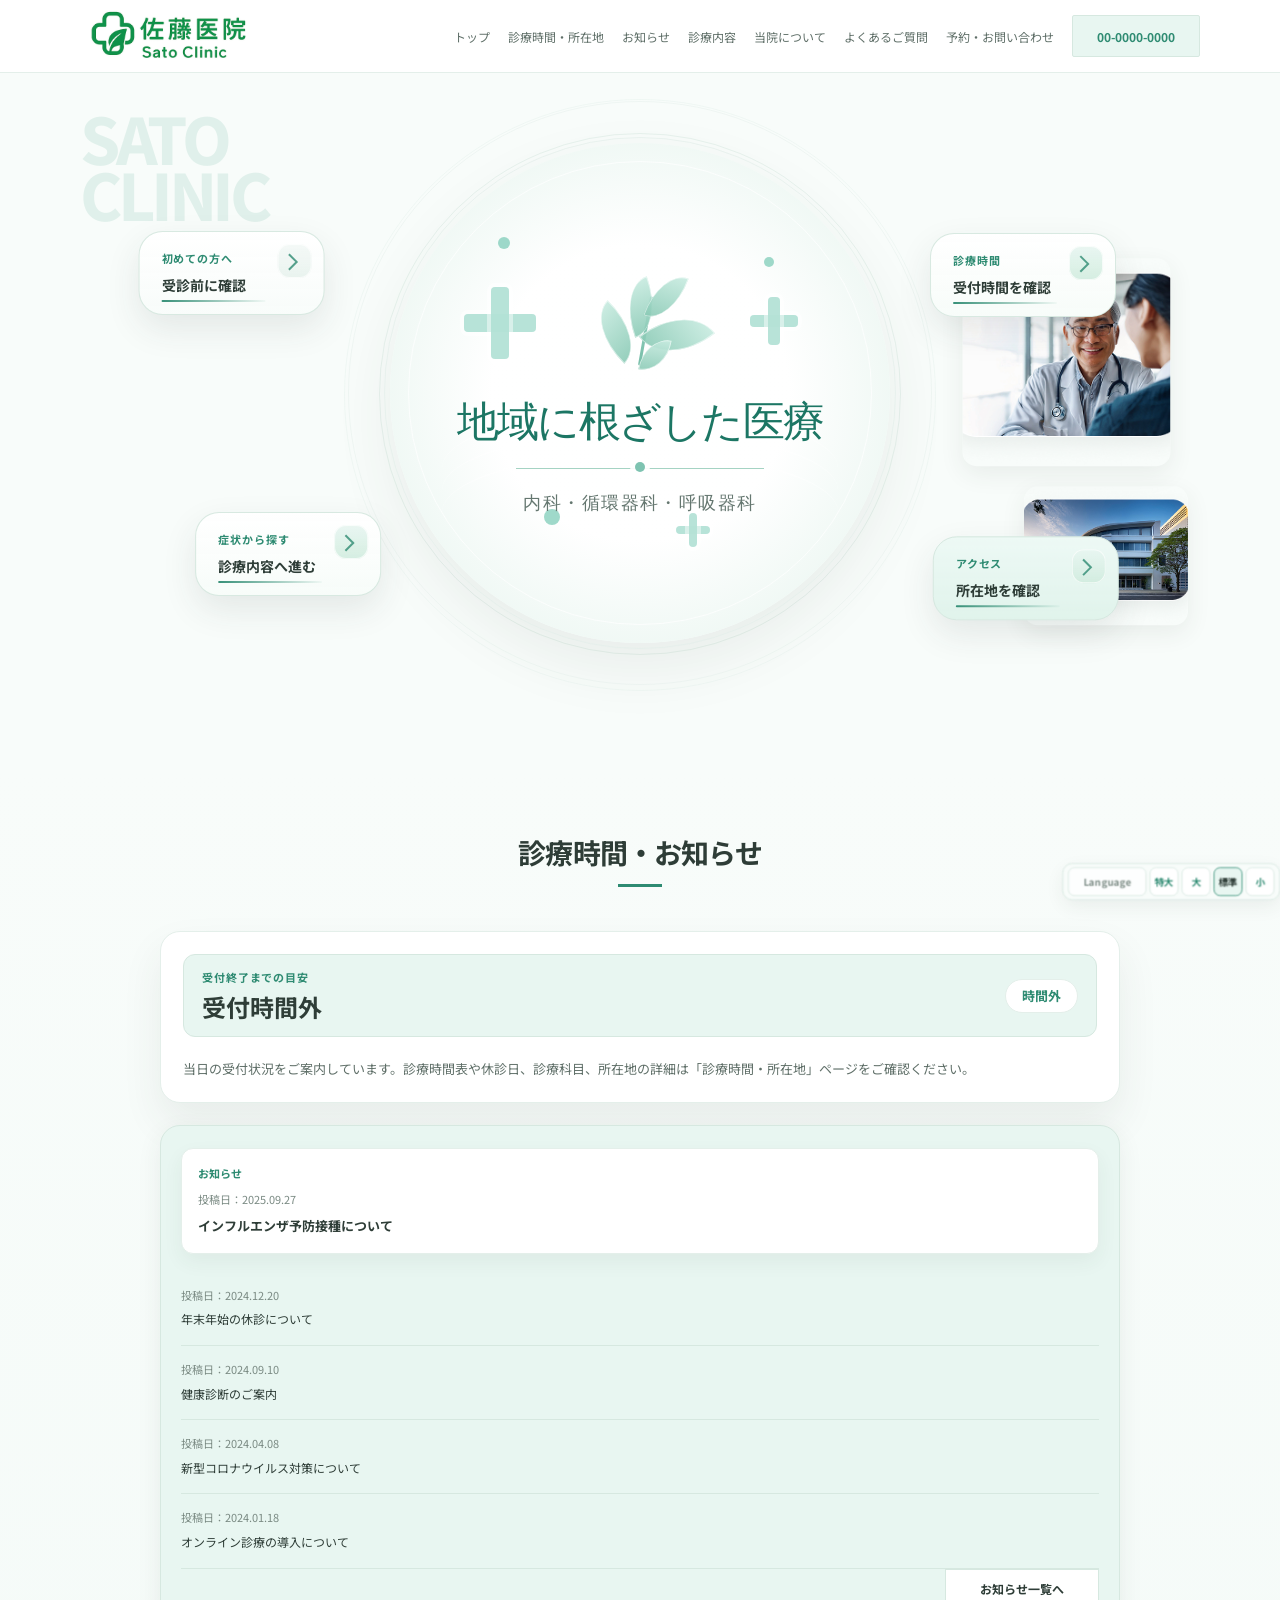
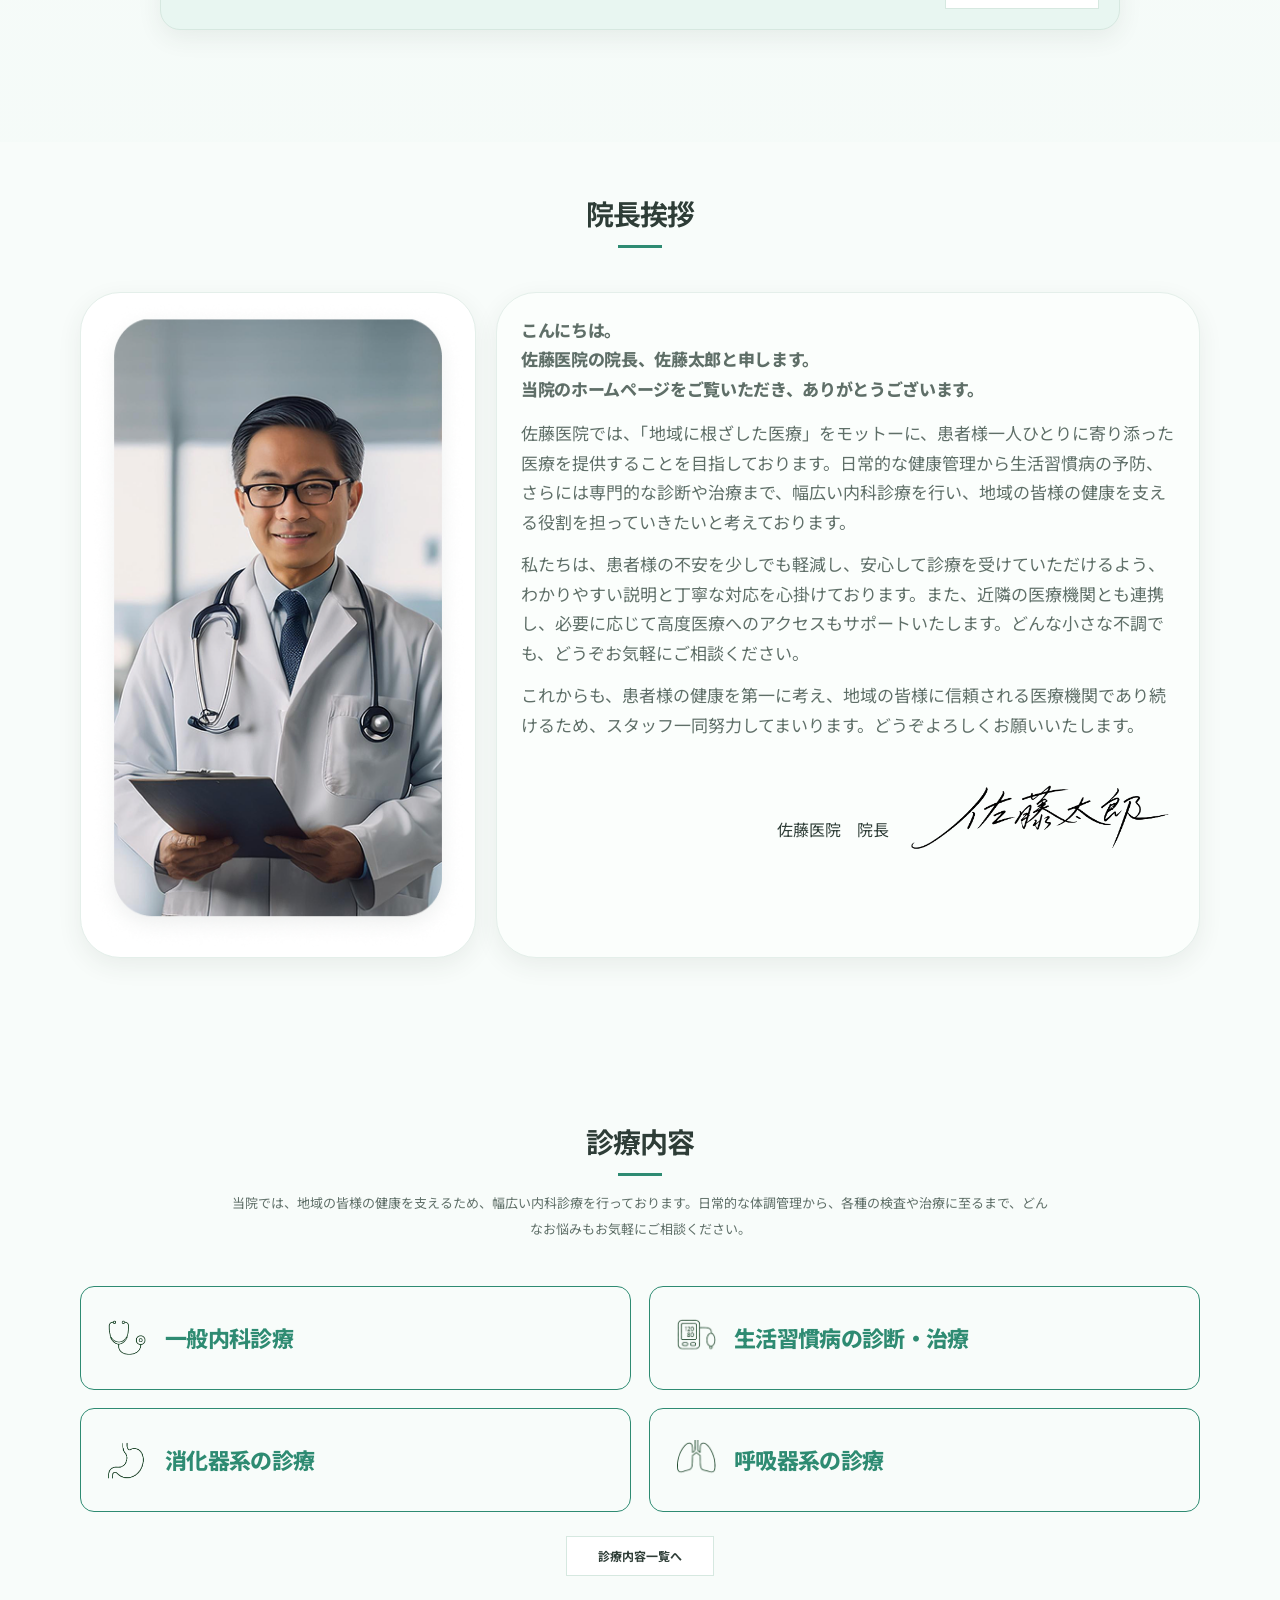
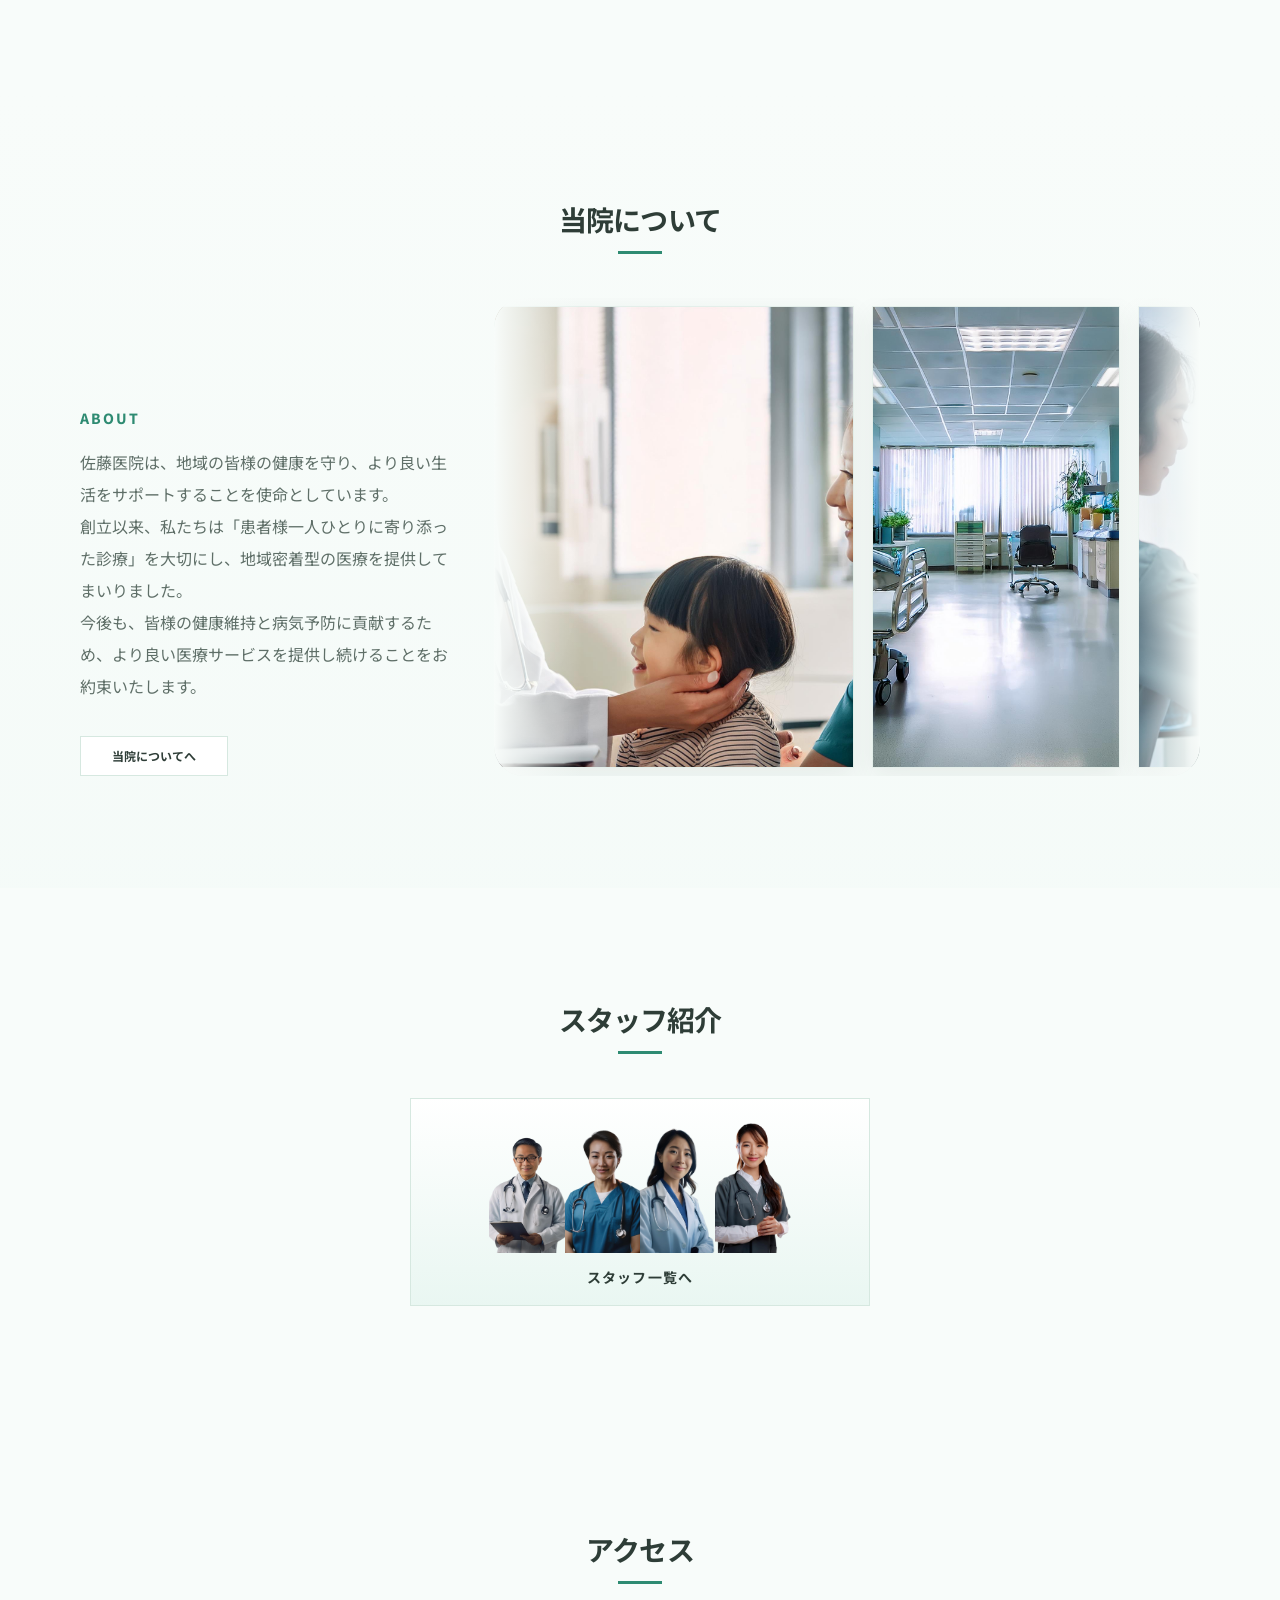
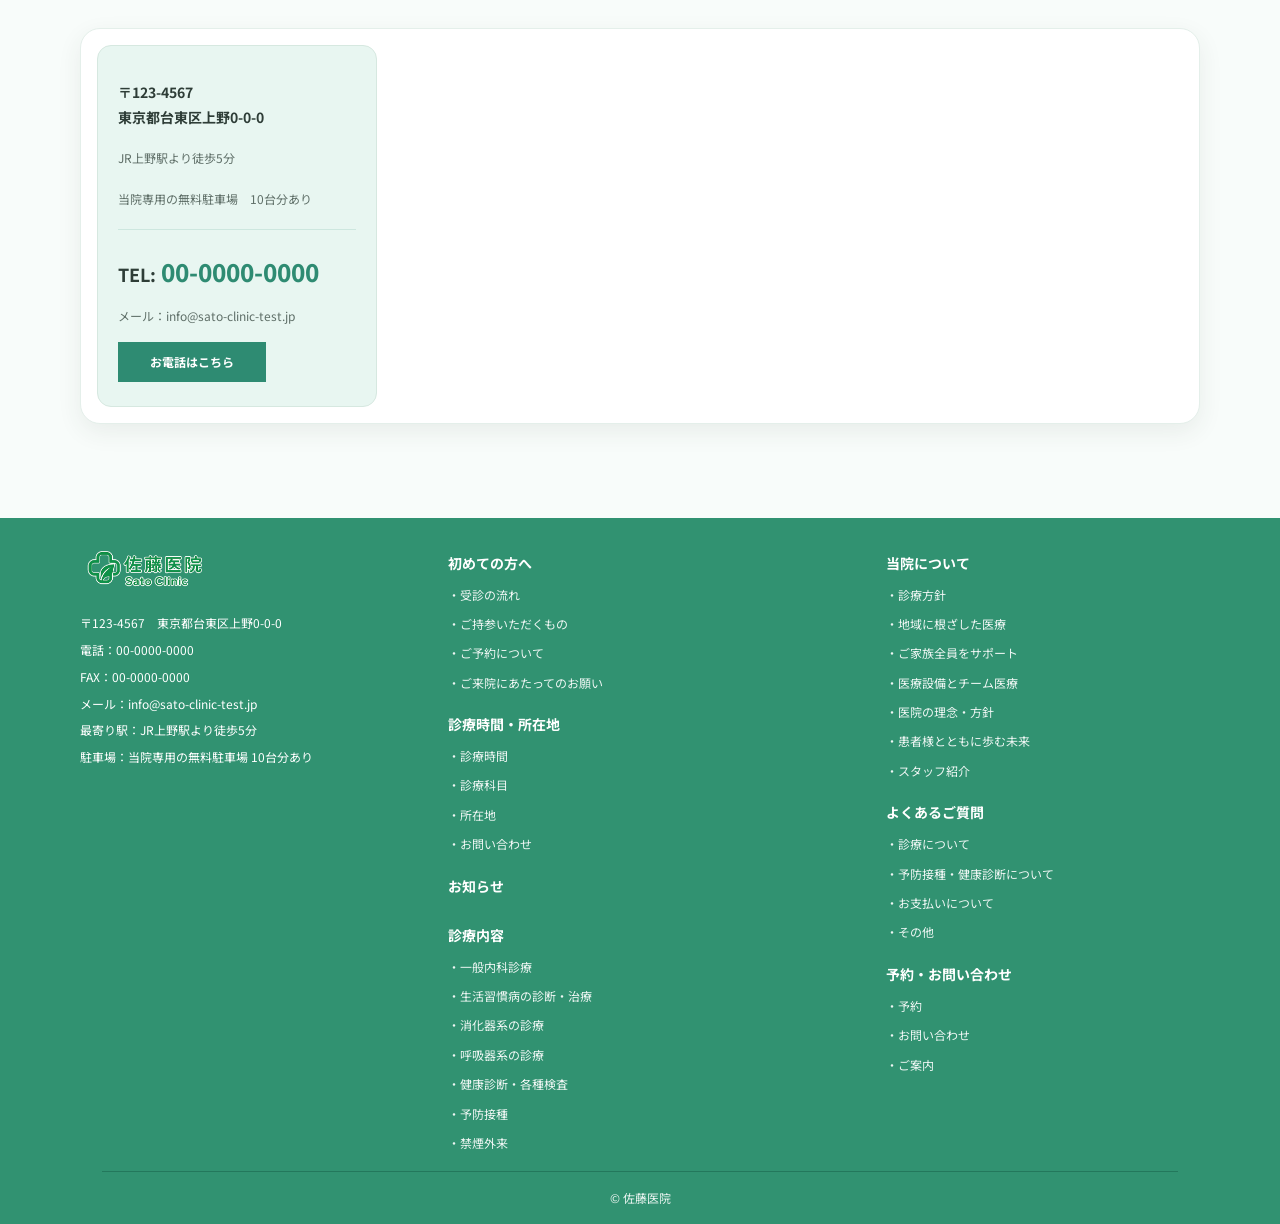
==== commit 8f35d4ca: "掲載原稿差分とFB外対応を整理" ====
--- a/index.html
+++ b/index.html
@@ -8,6 +8,8 @@
   <link rel="preconnect" href="https://fonts.googleapis.com">
   <link rel="preconnect" href="https://fonts.gstatic.com" crossorigin>
   <link href="https://fonts.googleapis.com/css2?family=Noto+Sans+JP:wght@400;500;700;800&display=swap" rel="stylesheet">
+  <link rel="icon" href="./assets/images/logo_tag.png" type="image/png">
+  <link rel="apple-touch-icon" href="./assets/images/logo_tag.png">
   <link rel="stylesheet" href="./css/style.css">
 </head>
 <body>
@@ -43,7 +45,7 @@
 
         <div class="hero__stage">
           <div class="hero__center">
-            <div class="hero-orb" aria-label="地域に根ざした医療 内科・心臓・呼吸器・消化器">
+            <div class="hero-orb" aria-label="地域に根ざした医療 内科・循環器科・呼吸器科">
               <span class="hero-orb__halo hero-orb__halo--one" aria-hidden="true"></span>
               <span class="hero-orb__halo hero-orb__halo--two" aria-hidden="true"></span>
               <span class="hero-orb__cross hero-orb__cross--lg hero-orb__cross--left" aria-hidden="true"></span>
@@ -67,7 +69,7 @@
                 </span>
                 <h1>地域に根ざした医療</h1>
                 <span class="hero-orb__divider" aria-hidden="true"></span>
-                <p>内科・心臓・呼吸器・消化器</p>
+                <p>内科・循環器科・呼吸器科</p>
               </div>
             </div>
           </div>
@@ -331,7 +333,7 @@
   <footer class="site-footer" id="footer">
     <div class="container footer__inner">
       <div class="footer__column footer__column--info">
-        <a class="footer__brand" href="#top" aria-label="ページ最上部へ戻る">
+        <a class="footer__brand" href="#" data-scroll-top aria-label="ページ最上部へ戻る">
           <img src="./assets/images/logo.png" alt="佐藤医院">
         </a>
         <div class="footer__info">
@@ -356,7 +358,7 @@
         <div class="footer__nav-group">
           <a class="footer__section-link" href="./access.html">診療時間・所在地</a>
           <ul class="footer__sublist">
-            <li><a href="./access.html#schedule-detail">・受付時間</a></li>
+            <li><a href="./access.html#schedule-detail">・診療時間</a></li>
             <li><a href="./access.html#department-detail">・診療科目</a></li>
             <li><a href="./access.html#location-detail">・所在地</a></li>
             <li><a href="./access.html#contact-detail">・お問い合わせ</a></li>
--- a/css/style.css
+++ b/css/style.css
@@ -13,15 +13,29 @@
   --color-closed: #A0AAA5;
   --shadow-card: 0 8px 24px rgba(46, 61, 55, 0.08);
   --container: 1120px;
+  --font-scale: 1;
+  --scroll-margin-anchor: 124px;
+  --scroll-margin-anchor-tight: 96px;
+  --scroll-margin-anchor-page: 108px;
 }
 
 * { box-sizing: border-box; }
-html { scroll-behavior: smooth; }
+html {
+  scroll-behavior: smooth;
+  font-size: 16px;
+  --font-scale: 1;
+  overflow-x: clip;
+}
+html[data-font-scale="small"] { --font-scale: .92; }
+html[data-font-scale="standard"] { --font-scale: 1; }
+html[data-font-scale="large"] { --font-scale: 1.15; }
+html[data-font-scale="xlarge"] { --font-scale: 1.3; }
 body {
   margin: 0;
   background: var(--color-background);
   color: var(--color-text-main);
   font-family: "Noto Sans JP", sans-serif;
+  overflow-x: clip;
 }
 body.is-menu-open { overflow: hidden; }
 body.is-modal-open { overflow: hidden; }
@@ -29,6 +43,18 @@
 a { color: inherit; text-decoration: none; }
 button { font: inherit; }
 h1, h2, h3, p, ul { margin: 0; }
+
+.sr-only {
+  position: absolute;
+  width: 1px;
+  height: 1px;
+  padding: 0;
+  margin: -1px;
+  overflow: hidden;
+  clip: rect(0, 0, 0, 0);
+  white-space: nowrap;
+  border: 0;
+}
 
 .container {
   width: min(calc(100% - 48px), var(--container));
@@ -72,7 +98,7 @@
   align-items: center;
   flex-wrap: nowrap;
   gap: 18px;
-  font-size: 12px;
+  font-size: calc(var(--font-scale, 1) * 12px);
   color: var(--color-text-sub);
 }
 
@@ -201,6 +227,134 @@
   }
 }
 
+.font-scale-switcher {
+  position: fixed;
+  right: 0;
+  bottom: 0;
+  z-index: 46;
+  display: inline-flex;
+  flex-direction: row;
+  align-items: center;
+  gap: 4px;
+  width: auto;
+  min-height: 38px;
+  padding: 4px 6px;
+  border: 1px solid var(--color-border-green);
+  border-radius: 12px;
+  background: rgba(248, 252, 250, 0.94);
+  box-shadow: var(--shadow-card);
+  backdrop-filter: blur(10px);
+  transform: scale(0.8);
+  transform-origin: bottom right;
+}
+
+.font-scale-switcher__language-group {
+  position: relative;
+  display: inline-flex;
+  align-items: center;
+}
+
+.font-scale-switcher__button,
+.font-scale-switcher__language-placeholder {
+  width: 36px;
+  height: 36px;
+  min-width: 36px;
+  min-height: 36px;
+  border: 1px solid var(--color-border-green);
+  border-radius: 8px;
+  background: var(--color-white);
+  color: var(--color-green);
+  font-size: .75rem;
+  line-height: 1;
+  font-weight: 700;
+  letter-spacing: .02em;
+}
+
+.font-scale-switcher__button {
+  padding: 0;
+  cursor: pointer;
+  transition: transform .2s ease, border-color .2s ease, background-color .2s ease, color .2s ease;
+}
+
+.font-scale-switcher__button.is-active {
+  background: var(--color-green-light);
+  border-color: var(--color-green);
+  color: var(--color-text-main);
+}
+
+.font-scale-switcher__language-placeholder {
+  display: inline-flex;
+  align-items: center;
+  justify-content: center;
+  width: 98px;
+  min-width: 98px;
+  padding: 0 10px;
+  color: var(--color-text-muted);
+  background: rgba(255, 255, 255, 0.8);
+  cursor: pointer;
+}
+
+.font-scale-switcher__language-menu {
+  position: absolute;
+  right: 0;
+  bottom: calc(100% + 8px);
+  display: none;
+  gap: 4px;
+  min-width: 98px;
+  padding: 6px;
+  border: 1px solid var(--color-border-green);
+  border-radius: 12px;
+  background: rgba(248, 252, 250, 0.98);
+  box-shadow: var(--shadow-card);
+  backdrop-filter: blur(10px);
+}
+
+.font-scale-switcher__language-menu.is-open {
+  display: grid;
+}
+
+.font-scale-switcher__language-option {
+  width: 100%;
+  min-width: 0;
+  height: 34px;
+  border: 1px solid var(--color-border-green);
+  border-radius: 8px;
+  background: var(--color-white);
+  color: var(--color-green);
+  font-size: .72rem;
+  font-weight: 700;
+  line-height: 1;
+  letter-spacing: .02em;
+  cursor: pointer;
+  transition: transform .2s ease, border-color .2s ease, background-color .2s ease, color .2s ease;
+}
+
+.font-scale-switcher__language-option.is-active {
+  background: var(--color-green-light);
+  border-color: var(--color-green);
+  color: var(--color-text-main);
+}
+
+.font-scale-switcher__language-text {
+  display: inline-block;
+  font-size: calc(var(--font-scale, 1) * .75rem);
+  line-height: 1;
+}
+
+@media (hover: hover) {
+  .font-scale-switcher__button:hover {
+    transform: translateY(-1px);
+    border-color: var(--color-green);
+    background: var(--color-green-light);
+  }
+
+  .font-scale-switcher__language-option:hover {
+    transform: translateY(-1px);
+    border-color: var(--color-green);
+    background: var(--color-green-light);
+  }
+}
+
 .hero {
   padding: 28px 0 40px;
   overflow: hidden;
@@ -215,7 +369,7 @@
   position: absolute;
   top: 8px;
   left: 0;
-  font-size: 80px;
+  font-size: calc(var(--font-scale, 1) * 64px);
   line-height: .88;
   font-weight: 800;
   letter-spacing: -.07em;
@@ -281,7 +435,7 @@
 
 .hero-orb__content h1 {
   font-family: "Yu Mincho", "Hiragino Mincho ProN", "Times New Roman", serif;
-  font-size: 50px;
+  font-size: calc(var(--font-scale, 1) * 42px);
   line-height: 1.16;
   letter-spacing: -.04em;
   color: #1c7664;
@@ -293,7 +447,7 @@
 .hero-orb__content p {
   margin-top: 22px;
   font-family: "Yu Mincho", "Hiragino Mincho ProN", serif;
-  font-size: 21px;
+  font-size: calc(var(--font-scale, 1) * 18px);
   line-height: 1.4;
   letter-spacing: .08em;
   color: #657770;
@@ -415,7 +569,7 @@
   border: 1px solid rgba(214, 232, 224, 0.95);
   border-radius: 24px;
   box-shadow: 0 14px 34px rgba(46, 61, 55, 0.1);
-  font-size: 12px;
+  font-size: calc(var(--font-scale, 1) * 12px);
   line-height: 1.55;
   transition: transform .2s ease, box-shadow .2s ease, border-color .2s ease, background-color .2s ease;
   z-index: 3;
@@ -469,7 +623,7 @@
   position: relative;
   padding-right: 40px;
   color: var(--color-green);
-  font-size: 11px;
+  font-size: calc(var(--font-scale, 1) * 11px);
   font-weight: 700;
   letter-spacing: .08em;
 }
@@ -478,7 +632,7 @@
   display: block;
   margin-top: 8px;
   padding-right: 22px;
-  font-size: 14px;
+  font-size: calc(var(--font-scale, 1) * 14px);
   line-height: 1.5;
   color: var(--color-text-main);
 }
@@ -488,6 +642,21 @@
   position: relative;
   z-index: 1;
   cursor: pointer;
+}
+
+.hero__card-link::before {
+  content: "";
+  position: absolute;
+  top: -68px;
+  right: -72px;
+  width: 264px;
+  height: 204px;
+  background: url("../assets/images/hero-card-click.png") no-repeat center center / contain;
+  opacity: 0;
+  transform: translate(12px, -12px) scale(1);
+  transform-origin: top right;
+  pointer-events: none;
+  transition: opacity .2s ease, transform .2s ease;
 }
 
 .hero__card-link::after {
@@ -500,6 +669,35 @@
   border-top: 2px solid rgba(46, 139, 114, 0.8);
   border-right: 2px solid rgba(46, 139, 114, 0.8);
   transform: rotate(45deg);
+}
+
+.hero__card-link:hover::before,
+.hero__card-link:focus-visible::before {
+  opacity: 1;
+  transform: translate(0, 0) scale(1);
+}
+
+.hero__card-link:hover::after,
+.hero__card-link:focus-visible::after {
+  border-color: rgba(46, 139, 114, 1);
+  transform: rotate(45deg) translate(1px, -1px);
+}
+
+.hero__card-link:hover,
+.hero__card-link:focus-visible {
+  background: rgba(232, 246, 241, 0.42);
+  transform: translateY(-1px);
+  outline: 2px solid rgba(143, 201, 180, 0.9);
+  outline-offset: 3px;
+}
+
+@media (max-width: 768px) {
+  .hero__card-link::before {
+    top: -44px;
+    right: -48px;
+    width: 192px;
+    height: 152px;
+  }
 }
 
 .hero__card--first {
@@ -619,7 +817,7 @@
 }
 
 .section-heading h2 {
-  font-size: 28px;
+  font-size: calc(var(--font-scale, 1) * 28px);
   line-height: 1.4;
   letter-spacing: -.03em;
 }
@@ -628,7 +826,7 @@
   max-width: 760px;
   margin: 14px auto 0;
   color: var(--color-text-sub);
-  font-size: 12px;
+  font-size: calc(var(--font-scale, 1) * 12px);
   line-height: 2;
 }
 
@@ -689,7 +887,7 @@
 .schedule-panel__summary-copy {
   margin-top: 2px;
   color: var(--color-text-sub);
-  font-size: 13px;
+  font-size: calc(var(--font-scale, 1) * 13px);
   line-height: 1.9;
 }
 
@@ -718,21 +916,21 @@
 .schedule-panel__eyebrow {
   margin: 0 0 6px;
   color: var(--color-green);
-  font-size: 11px;
+  font-size: calc(var(--font-scale, 1) * 11px);
   font-weight: 700;
   letter-spacing: .08em;
 }
 
 .schedule-panel__head h3 {
   margin: 0;
-  font-size: 24px;
+  font-size: calc(var(--font-scale, 1) * 24px);
   line-height: 1.3;
 }
 
 .schedule-panel__meta {
   margin-top: 8px;
   color: var(--color-text-sub);
-  font-size: 12px;
+  font-size: calc(var(--font-scale, 1) * 12px);
   line-height: 1.7;
 }
 
@@ -748,7 +946,7 @@
   border-radius: 999px;
   background: var(--color-white);
   border: 1px solid var(--color-border);
-  font-size: 13px;
+  font-size: calc(var(--font-scale, 1) * 13px);
   font-weight: 700;
   color: var(--color-green);
   box-shadow: none;
@@ -776,7 +974,7 @@
   place-items: center;
   border-right: 1px solid var(--color-border);
   border-bottom: 1px solid var(--color-border);
-  font-size: 12px;
+  font-size: calc(var(--font-scale, 1) * 12px);
   background: var(--color-white);
   transition: background-color .2s ease, color .2s ease, box-shadow .2s ease;
 }
@@ -784,7 +982,7 @@
 .schedule-table__row span:last-child { border-right: 0; }
 .schedule-table__row:last-child span { border-bottom: 0; }
 .schedule-table__row--head span {
-  font-size: 11px;
+  font-size: calc(var(--font-scale, 1) * 11px);
   color: var(--color-text-muted);
   background: #fbfdfc;
 }
@@ -801,13 +999,13 @@
 .schedule-panel__notes {
   list-style: none;
   padding: 14px 0 0;
-  font-size: 12px;
+  font-size: calc(var(--font-scale, 1) * 12px);
   line-height: 1.9;
   color: var(--color-text-sub);
 }
 
 .news-panel h3 {
-  font-size: 22px;
+  font-size: calc(var(--font-scale, 1) * 22px);
   line-height: 1.3;
   margin-bottom: 16px;
 }
@@ -888,7 +1086,7 @@
 
 .news-feature__label {
   display: block;
-  font-size: 11px;
+  font-size: calc(var(--font-scale, 1) * 11px);
   font-weight: 700;
   color: var(--color-green);
   margin-bottom: 10px;
@@ -898,7 +1096,7 @@
 .news-list__meta {
   display: block;
   color: var(--color-text-muted);
-  font-size: 11px;
+  font-size: calc(var(--font-scale, 1) * 11px);
   line-height: 1.6;
 }
 
@@ -912,7 +1110,7 @@
 .news-feature__link {
   display: block;
   margin-top: 6px;
-  font-size: 13px;
+  font-size: calc(var(--font-scale, 1) * 13px);
   line-height: 1.7;
   font-weight: 700;
 }
@@ -931,7 +1129,7 @@
   display: grid;
   gap: 4px;
   padding: 15px 0;
-  font-size: 12px;
+  font-size: calc(var(--font-scale, 1) * 12px);
   line-height: 1.8;
 }
 
@@ -951,7 +1149,7 @@
   border: 1px solid var(--color-green);
   background: var(--color-green);
   color: var(--color-white);
-  font-size: 12px;
+  font-size: calc(var(--font-scale, 1) * 12px);
   font-weight: 700;
   transition: transform .2s ease, color .2s ease, border-color .2s ease, box-shadow .2s ease, background-color .2s ease;
 }
@@ -1054,7 +1252,7 @@
 
 .staff-index-button__label {
   color: var(--color-text-main);
-  font-size: 14px;
+  font-size: calc(var(--font-scale, 1) * 14px);
   font-weight: 700;
   letter-spacing: .08em;
 }
@@ -1075,14 +1273,18 @@
   }
 }
 
-.greeting { background: var(--color-background); }
+.greeting {
+  background: var(--color-background);
+  padding-top: 52px;
+  padding-bottom: 52px;
+}
 
 .greeting-card {
   display: grid;
-  grid-template-columns: 188px 446px minmax(0, 1fr);
-  gap: 28px;
+  grid-template-columns: 56px 396px minmax(0, 1fr);
+  gap: 20px;
   align-items: stretch;
-  max-width: 1260px;
+  max-width: 1140px;
   margin: 0 auto;
 }
 
@@ -1095,15 +1297,16 @@
   color: var(--color-green);
   letter-spacing: .08em;
   font-weight: 700;
-  font-size: 30px;
-  line-height: 1.9;
+  font-size: calc(var(--font-scale, 1) * 16px);
+  line-height: 1.55;
   text-align: center;
   box-shadow: var(--shadow-card);
+  min-height: 430px;
 }
 
 @media (max-width: 1320px) {
   .greeting-card {
-    grid-template-columns: 446px minmax(0, 1fr);
+    grid-template-columns: 396px minmax(0, 1fr);
   }
 
   .greeting-card__label {
@@ -1121,8 +1324,8 @@
 .greeting-card__image {
   background: var(--color-white);
   overflow: hidden;
-  min-height: 730px;
-  padding: 12px;
+  min-height: 430px;
+  padding: 10px;
   display: flex;
 }
 
@@ -1142,43 +1345,45 @@
 
 .greeting-card__body {
   background: #fbfefc;
-  padding: 42px 34px 34px;
+  padding: 22px 24px 20px;
+  min-height: 430px;
 }
 
 .greeting-card__lead {
-  margin-bottom: 22px;
-  font-size: 38px;
-  line-height: 1.55;
+  margin-bottom: 14px;
+  font-size: calc(var(--font-scale, 1) * 22px);
+  line-height: 1.45;
   font-weight: 800;
   color: var(--color-text-main);
   letter-spacing: -.02em;
 }
 
 .greeting-card__body p {
-  font-size: 15px;
-  line-height: 2;
+  font-size: calc(var(--font-scale, 1) * 17px);
+  line-height: 1.75;
   color: var(--color-text-sub);
 }
 
 .greeting-card__body p + p {
-  margin-top: 22px;
+  margin-top: 12px;
 }
 
 .greeting-card__signature {
-  margin-top: 34px !important;
+  margin-top: 8px !important;
   display: flex;
   align-items: flex-end;
   justify-content: flex-end;
   gap: 18px;
   text-align: right;
   color: var(--color-text-main) !important;
-  font-size: 14px !important;
-  line-height: 1.8 !important;
+  font-size: calc(var(--font-scale, 1) * 12px) !important;
+  line-height: 1.6 !important;
 }
 
 .greeting-card__signature-role {
   display: inline-block;
   white-space: nowrap;
+  font-size: calc(var(--font-scale, 1) * 16px);
 }
 
 .signature-handwrite {
@@ -1187,7 +1392,7 @@
   width: 268px;
   flex: 0 0 auto;
   max-width: 100%;
-  top: 2.4em;
+  top: 1.4em;
   opacity: 0;
   transform: translateY(20px) scale(.94);
   filter: blur(8px);
@@ -1220,7 +1425,7 @@
     width: 190px;
     min-width: 190px;
     max-width: 190px;
-    top: 10px;
+    top: 0;
   }
 
   .signature-handwrite img {
@@ -1307,7 +1512,7 @@
 }
 
 .medical-menu__label {
-  font-size: 22px;
+  font-size: calc(var(--font-scale, 1) * 22px);
   line-height: 1.45;
   font-weight: 800;
   letter-spacing: -.03em;
@@ -1371,7 +1576,7 @@
 .medical-card__body h3,
 .about-card h3,
 .staff-card__body h3 {
-  font-size: 23px;
+  font-size: calc(var(--font-scale, 1) * 23px);
   line-height: 1.42;
   letter-spacing: -.03em;
 }
@@ -1383,13 +1588,13 @@
 .access-card__info p {
   margin-top: 10px;
   color: var(--color-text-sub);
-  font-size: 12px;
+  font-size: calc(var(--font-scale, 1) * 12px);
   line-height: 1.9;
 }
 
 .medical .section-heading p {
   max-width: 820px;
-  font-size: 13px;
+  font-size: calc(var(--font-scale, 1) * 13px);
   line-height: 2;
 }
 
@@ -1438,7 +1643,7 @@
 
 .medical-card__body h3 {
   display: block;
-  font-size: 18px;
+  font-size: calc(var(--font-scale, 1) * 18px);
   line-height: 1.45;
   color: var(--color-text-main);
 }
@@ -1447,7 +1652,7 @@
   display: block;
   margin-top: 12px;
   color: var(--color-text-sub);
-  font-size: 11px;
+  font-size: calc(var(--font-scale, 1) * 11px);
   line-height: 1.85;
 }
 
@@ -1501,13 +1706,13 @@
   border-radius: 999px;
   background: var(--color-green-light);
   color: var(--color-green);
-  font-size: 24px;
+  font-size: calc(var(--font-scale, 1) * 24px);
   line-height: 1;
 }
 
 .medical-modal__eyebrow {
   color: var(--color-green);
-  font-size: 11px;
+  font-size: calc(var(--font-scale, 1) * 11px);
   font-weight: 700;
   letter-spacing: .08em;
   text-transform: uppercase;
@@ -1515,7 +1720,7 @@
 
 .medical-modal h3 {
   margin-top: 10px;
-  font-size: 30px;
+  font-size: calc(var(--font-scale, 1) * 26px);
   line-height: 1.35;
   color: var(--color-text-main);
 }
@@ -1523,7 +1728,7 @@
 .medical-modal__lead,
 .medical-modal__body {
   color: var(--color-text-sub);
-  font-size: 14px;
+  font-size: calc(var(--font-scale, 1) * 14px);
   line-height: 2;
 }
 
@@ -1568,7 +1773,7 @@
 
 .about-showcase__eyebrow {
   margin-bottom: 18px;
-  font-size: 14px;
+  font-size: calc(var(--font-scale, 1) * 14px);
   font-weight: 800;
   letter-spacing: .14em;
   color: var(--color-green);
@@ -1576,7 +1781,7 @@
 
 .about-showcase__copy h3 {
   margin-bottom: 20px;
-  font-size: 42px;
+  font-size: calc(var(--font-scale, 1) * 34px);
   line-height: 1.2;
   letter-spacing: -.03em;
   color: var(--color-text-main);
@@ -1584,7 +1789,7 @@
 
 .about-showcase__copy > p:last-of-type {
   color: var(--color-text-sub);
-  font-size: 16px;
+  font-size: calc(var(--font-scale, 1) * 16px);
   line-height: 2;
 }
 
@@ -1668,18 +1873,18 @@
 
 .about-feature-block__heading {
   position: absolute;
-  top: 42px;
-  left: 42px;
+  top: 34px;
+  left: 34px;
   z-index: 2;
   display: grid;
   gap: 8px;
   justify-items: start;
-  max-width: min(100%, 520px);
+  max-width: min(100%, 470px);
 }
 
 .about-feature-block__heading span {
   color: var(--color-green);
-  font-size: 12px;
+  font-size: calc(var(--font-scale, 1) * 12px);
   font-weight: 800;
   letter-spacing: .14em;
   text-transform: uppercase;
@@ -1687,7 +1892,7 @@
 
 .about-feature-block__heading h2 {
   margin: 0;
-  font-size: 34px;
+  font-size: calc(var(--font-scale, 1) * 28px);
   line-height: 1.28;
   letter-spacing: -.03em;
 }
@@ -1695,11 +1900,11 @@
 .about-feature-block__layout {
   position: relative;
   display: grid;
-  grid-template-columns: minmax(0, 1fr) minmax(220px, 280px);
-  gap: 28px 28px;
+  grid-template-columns: minmax(0, 1fr) minmax(200px, 245px);
+  gap: 22px 22px;
   align-items: end;
-  min-height: 540px;
-  padding: 156px 42px 42px;
+  min-height: 500px;
+  padding: 130px 34px 34px;
   overflow: hidden;
   border-radius: 16px;
   border: 1px solid var(--color-border);
@@ -1713,8 +1918,8 @@
   display: grid;
   align-content: start;
   gap: 18px;
-  max-width: 540px;
-  padding: 28px 30px;
+  max-width: 500px;
+  padding: 24px 26px;
   border-radius: 24px;
   background: rgba(255, 255, 255, 0.38);
   border: 1px solid rgba(255, 255, 255, 0.44);
@@ -1724,7 +1929,7 @@
 .about-feature-block__body p {
   margin: 0;
   color: var(--color-text-sub);
-  font-size: 15px;
+  font-size: calc(var(--font-scale, 1) * 15px);
   line-height: 2;
 }
 
@@ -1761,7 +1966,7 @@
   z-index: 2;
   align-self: end;
   justify-self: end;
-  width: min(100%, 280px);
+  width: min(100%, 245px);
   padding: 10px;
   border-radius: 12px;
   border: 1px solid rgba(214, 232, 224, 0.95);
@@ -1877,7 +2082,7 @@
   padding: 14px 16px 12px;
   background: rgba(23, 31, 28, 0.78);
   color: var(--color-white);
-  font-size: 23px;
+  font-size: calc(var(--font-scale, 1) * 23px);
   line-height: 1.35;
   font-weight: 800;
   letter-spacing: -.03em;
@@ -1955,7 +2160,7 @@
 
 .staff-card__body h3 {
   margin: 0;
-  font-size: 23px;
+  font-size: calc(var(--font-scale, 1) * 23px);
   line-height: 1.35;
   letter-spacing: -0.03em;
   color: var(--color-text-main);
@@ -1963,7 +2168,7 @@
 
 .staff-card__specialty {
   margin-top: 12px;
-  font-size: 12px !important;
+  font-size: calc(var(--font-scale, 1) * 12px) !important;
   line-height: 1.8 !important;
   font-weight: 700;
   color: var(--color-green) !important;
@@ -1971,7 +2176,7 @@
 
 .staff-card__body p {
   margin: 12px 0 0;
-  font-size: 12px;
+  font-size: calc(var(--font-scale, 1) * 12px);
   line-height: 1.82;
   color: var(--color-text-sub);
 }
@@ -1982,7 +2187,7 @@
 
 .staff .section-heading p {
   max-width: 1090px;
-  font-size: 13px;
+  font-size: calc(var(--font-scale, 1) * 13px);
   line-height: 2.08;
 }
 
@@ -2042,7 +2247,7 @@
 .access-card__label {
   margin: 0 0 2px !important;
   color: var(--color-green) !important;
-  font-size: 22px !important;
+  font-size: calc(var(--font-scale, 1) * 22px) !important;
   font-weight: 700;
   line-height: 1.3 !important;
   letter-spacing: .02em;
@@ -2050,7 +2255,7 @@
 
 .access-card__address {
   color: var(--color-text-main) !important;
-  font-size: 14px !important;
+  font-size: calc(var(--font-scale, 1) * 14px) !important;
   font-weight: 700;
   line-height: 1.75 !important;
 }
@@ -2062,7 +2267,7 @@
 
 .access-card__phone {
   margin-top: 0;
-  font-size: 24px !important;
+  font-size: calc(var(--font-scale, 1) * 24px) !important;
   line-height: 1.2 !important;
   font-weight: 800;
   color: var(--color-green) !important;
@@ -2070,14 +2275,14 @@
 }
 
 .access-card__phone-label {
-  font-size: 18px;
+  font-size: calc(var(--font-scale, 1) * 18px);
   font-weight: 700;
   color: var(--color-text-main);
 }
 
 .access-card__mail {
   margin-top: 0;
-  font-size: 12px !important;
+  font-size: calc(var(--font-scale, 1) * 12px) !important;
 }
 
 .access-card__info .button {
@@ -2126,7 +2331,7 @@
 }
 
 .site-footer p {
-  font-size: 12px;
+  font-size: calc(var(--font-scale, 1) * 12px);
   line-height: 1.9;
 }
 
@@ -2152,7 +2357,7 @@
   display: inline-block;
   margin-bottom: 8px;
   color: var(--color-white);
-  font-size: 14px;
+  font-size: calc(var(--font-scale, 1) * 14px);
   font-weight: 700;
   text-decoration: none;
 }
@@ -2173,7 +2378,7 @@
 
 .footer__sublist a {
   color: rgba(255, 255, 255, .92);
-  font-size: 12px;
+  font-size: calc(var(--font-scale, 1) * 12px);
   line-height: 1.7;
   text-decoration: none;
 }
@@ -2184,7 +2389,7 @@
   padding-top: 16px;
   position: relative;
   text-align: center;
-  font-size: 10px !important;
+  font-size: calc(var(--font-scale, 1) * 12px) !important;
   opacity: .9;
 }
 
@@ -2210,7 +2415,7 @@
 
 .subpage-hero__eyebrow {
   color: var(--color-green);
-  font-size: 20px;
+  font-size: calc(var(--font-scale, 1) * 20px);
   font-weight: 700;
   letter-spacing: .12em;
   text-transform: uppercase;
@@ -2219,7 +2424,7 @@
 }
 
 .subpage-hero p.subpage-hero__eyebrow {
-  font-size: 20px;
+  font-size: calc(var(--font-scale, 1) * 20px);
   line-height: 1.4;
   margin-top: 14px;
   text-align: center;
@@ -2227,7 +2432,7 @@
 
 .subpage-hero h1 {
   margin-top: 10px;
-  font-size: 46px;
+  font-size: calc(var(--font-scale, 1) * 38px);
   line-height: 1.2;
   letter-spacing: -.03em;
 }
@@ -2236,7 +2441,7 @@
   max-width: 760px;
   margin-top: 16px;
   color: var(--color-text-sub);
-  font-size: 14px;
+  font-size: calc(var(--font-scale, 1) * 14px);
   line-height: 2;
   text-align: center;
 }
@@ -2281,7 +2486,7 @@
 }
 
 .faq-nav__label {
-  font-size: 13px;
+  font-size: calc(var(--font-scale, 1) * 13px);
   font-weight: 700;
   line-height: 1.5;
   text-align: left;
@@ -2315,7 +2520,7 @@
 }
 
 .faq-stack .page-card {
-  scroll-margin-top: 96px;
+  scroll-margin-top: var(--scroll-margin-anchor-tight);
 }
 
 .faq-list {
@@ -2347,7 +2552,7 @@
 
 .faq-item__question-text {
   flex: 1;
-  font-size: 15px;
+  font-size: calc(var(--font-scale, 1) * 15px);
   font-weight: 700;
   line-height: 1.6;
 }
@@ -2405,14 +2610,14 @@
 .faq-item__answer p {
   margin: 0 20px 18px;
   color: var(--color-text-sub);
-  font-size: 14px;
+  font-size: calc(var(--font-scale, 1) * 14px);
   line-height: 1.9;
 }
 
 .faq-note {
   margin-top: 20px;
   color: var(--color-text-sub);
-  font-size: 14px;
+  font-size: calc(var(--font-scale, 1) * 14px);
   line-height: 2;
 }
 
@@ -2458,49 +2663,50 @@
 }
 
 #schedule-detail.page-card--plain {
-  max-width: 960px;
+  width: 100%;
+  max-width: none;
   margin: 0 auto;
   padding: 18px 0 34px;
   border-radius: 18px;
 }
 
 #schedule-detail .schedule-panel__head h3 {
-  font-size: 24px;
+  font-size: calc(var(--font-scale, 1) * 24px);
   line-height: 1.3;
 }
 
 #schedule-detail .schedule-panel__eyebrow {
   margin: 0 0 6px;
-  font-size: 11px;
+  font-size: calc(var(--font-scale, 1) * 11px);
 }
 
 #schedule-detail .schedule-panel__meta {
   margin-top: 8px;
-  font-size: 12px;
+  font-size: calc(var(--font-scale, 1) * 12px);
   line-height: 1.7;
 }
 
 #schedule-detail .schedule-panel__summary-copy {
   margin-top: 2px;
-  font-size: 13px;
+  font-size: calc(var(--font-scale, 1) * 13px);
   line-height: 1.9;
 }
 
 .page-card h2 {
-  font-size: 28px;
+  font-size: calc(var(--font-scale, 1) * 28px);
   line-height: 1.35;
   letter-spacing: -.03em;
 }
 
 .page-card h3 {
-  font-size: 18px;
+  font-size: calc(var(--font-scale, 1) * 18px);
   line-height: 1.5;
 }
 
 .page-card p {
   margin-top: 16px;
   color: var(--color-text-sub);
-  font-size: 14px;
+  font-size: calc(var(--font-scale, 1) * 14px);
   line-height: 2;
 }
 
@@ -2513,6 +2719,24 @@
 .page-card__list li {
   margin-top: 8px;
   line-height: 1.9;
+}
+
+#schedule-detail .page-card__list li,
+#department-detail .page-card__list li,
+#location-detail .page-card__list li,
+#contact-detail .page-card__list li {
+  font-size: calc(var(--font-scale, 1) * 14px);
+  line-height: 1.9;
+}
+
+#schedule-detail .page-card__list li {
+  font-size: calc(var(--font-scale, 1) * 13px);
+}
+
+#department-detail .page-card__list li,
+#location-detail .page-card__list li,
+#contact-detail .page-card__list li {
+  font-size: calc(var(--font-scale, 1) * 14px);
 }
 
 .page-card--map {
@@ -2536,11 +2760,26 @@
   margin-top: 24px;
 }
 
+.subpage-route-image--button {
+  display: block;
+  padding: 0;
+  border: 0;
+  background: transparent;
+  cursor: zoom-in;
+  text-align: center;
+}
+
 .subpage-route-image img {
   display: block;
   width: min(100%, 720px);
   margin: 0 auto;
   height: auto;
+  border-radius: 0;
+}
+
+.subpage-route-image--button:hover img,
+.subpage-route-image--button:focus-visible img {
+  opacity: 0.96;
 }
 
 .page-schedule {
@@ -2559,7 +2798,7 @@
 
 .page-schedule strong {
   display: block;
-  font-size: 18px;
+  font-size: calc(var(--font-scale, 1) * 18px);
 }
 
 .page-schedule p {
@@ -2601,7 +2840,7 @@
 .news-split__item span {
   display: block;
   color: var(--color-green);
-  font-size: 11px;
+  font-size: calc(var(--font-scale, 1) * 11px);
   font-weight: 700;
   letter-spacing: .1em;
 }
@@ -2609,7 +2848,7 @@
 .news-split__item strong {
   display: block;
   margin-top: 8px;
-  font-size: 18px;
+  font-size: calc(var(--font-scale, 1) * 18px);
   line-height: 1.6;
   color: var(--color-text-main);
 }
@@ -2625,14 +2864,14 @@
 .news-split__detail-label {
   margin-top: 0 !important;
   color: var(--color-green) !important;
-  font-size: 12px !important;
+  font-size: calc(var(--font-scale, 1) * 12px) !important;
   font-weight: 700;
   letter-spacing: .1em;
 }
 
 .news-split__detail h2 {
   margin-top: 10px;
-  font-size: 32px;
+  font-size: calc(var(--font-scale, 1) * 32px);
   line-height: 1.4;
 }
 
@@ -2668,7 +2907,7 @@
   display: block;
   margin-bottom: 8px;
   color: var(--color-text-muted);
-  font-size: 13px;
+  font-size: calc(var(--font-scale, 1) * 13px);
   line-height: 1.5;
 }
 
@@ -2678,7 +2917,7 @@
 
 .news-archive__item strong {
   display: block;
-  font-size: 22px;
+  font-size: calc(var(--font-scale, 1) * 22px);
   line-height: 1.7;
   letter-spacing: -.02em;
 }
@@ -2701,7 +2940,7 @@
   border-radius: 999px;
   background: var(--color-white);
   color: var(--color-text-sub);
-  font-size: 13px;
+  font-size: calc(var(--font-scale, 1) * 13px);
   font-weight: 700;
 }
 
@@ -2723,7 +2962,7 @@
 .news-detail-page__eyebrow {
   margin: 0;
   color: var(--color-green);
-  font-size: 12px;
+  font-size: calc(var(--font-scale, 1) * 12px);
   font-weight: 700;
   letter-spacing: .12em;
 }
@@ -2731,7 +2970,7 @@
 .news-detail-page__meta {
   margin: 12px 0 0;
   color: var(--color-text-muted);
-  font-size: 13px;
+  font-size: calc(var(--font-scale, 1) * 13px);
   line-height: 1.5;
 }
 
@@ -2748,7 +2987,7 @@
 
 .news-detail-page h2 {
   margin: 14px 0 0;
-  font-size: 34px;
+  font-size: calc(var(--font-scale, 1) * 30px);
   line-height: 1.45;
   letter-spacing: -.03em;
 }
@@ -2762,7 +3001,7 @@
 .news-detail-page__body p {
   margin: 0;
   color: var(--color-text-sub);
-  font-size: 15px;
+  font-size: calc(var(--font-scale, 1) * 15px);
   line-height: 2.1;
 }
 
@@ -2781,13 +3020,13 @@
 
 .news-detail-page__latest-head h3 {
   margin: 0;
-  font-size: 22px;
+  font-size: calc(var(--font-scale, 1) * 22px);
   line-height: 1.5;
 }
 
 .news-detail-page__latest-link {
   color: var(--color-green);
-  font-size: 14px;
+  font-size: calc(var(--font-scale, 1) * 14px);
   font-weight: 700;
   text-decoration: none;
 }
@@ -2817,14 +3056,14 @@
 .news-detail-page__latest-date {
   display: block;
   color: var(--color-text-muted);
-  font-size: 13px;
+  font-size: calc(var(--font-scale, 1) * 13px);
   line-height: 1.5;
 }
 
 .news-detail-page__latest-title {
   display: block;
   margin-top: 8px;
-  font-size: 17px;
+  font-size: calc(var(--font-scale, 1) * 17px);
   line-height: 1.7;
 }
 
@@ -2894,7 +3133,7 @@
 
 .news-detail-page__nav-label {
   color: var(--color-text-muted);
-  font-size: 12px;
+  font-size: calc(var(--font-scale, 1) * 12px);
   font-weight: 700;
   line-height: 1.5;
 }
@@ -2902,7 +3141,7 @@
 .news-detail-page__nav strong {
   display: block;
   margin-top: 6px;
-  font-size: 15px;
+  font-size: calc(var(--font-scale, 1) * 15px);
   line-height: 1.7;
 }
 
@@ -2983,7 +3222,7 @@
 
 .policy-table strong {
   display: block;
-  font-size: 16px;
+  font-size: calc(var(--font-scale, 1) * 16px);
 }
 
 .policy-table p {
@@ -2992,6 +3231,17 @@
 
 .vision-orbit {
   margin: 12px 0 0;
+}
+
+.vision-orbit__intro {
+  max-width: 760px;
+  margin: 10px auto 56px;
+  color: var(--color-text-sub);
+  font-size: calc(var(--font-scale, 1) * 15px);
+  line-height: 2;
+  text-align: center;
+  position: relative;
+  z-index: 2;
 }
 
 .vision-orbit h2 {
@@ -3008,7 +3258,7 @@
 }
 
 #staff {
-  scroll-margin-top: 124px;
+  scroll-margin-top: var(--scroll-margin-anchor);
 }
 
 #policy,
@@ -3017,20 +3267,27 @@
 #team,
 #vision,
 #future {
-  scroll-margin-top: 124px;
+  scroll-margin-top: var(--scroll-margin-anchor);
 }
 
 #reservation,
 #inquiry,
 #guidance {
-  scroll-margin-top: 96px;
+  scroll-margin-top: var(--scroll-margin-anchor-tight);
+}
+
+#flow,
+#checklist,
+#notice {
+  scroll-margin-top: var(--scroll-margin-anchor-tight);
 }
 
 .vision-orbit__layout {
   position: relative;
-  min-height: 980px;
+  min-height: 1360px;
   max-width: 980px;
   margin: 0 auto;
+  padding-top: 100px;
   border-radius: 40px;
   background: radial-gradient(circle at center, rgba(143, 201, 180, 0.6) 0%, rgba(207, 235, 221, 0.36) 42%, rgba(248, 252, 250, 0.18) 100%);
 }
@@ -3042,6 +3299,7 @@
   gap: 12px;
   width: 230px;
   text-align: center;
+  z-index: 1;
 }
 
 .vision-orbit__item img {
@@ -3053,14 +3311,14 @@
 
 .vision-orbit__item strong {
   display: block;
-  font-size: 19px;
+  font-size: calc(var(--font-scale, 1) * 19px);
   line-height: 1.5;
 }
 
 .vision-orbit__item p {
   margin: 0;
   color: var(--color-text-sub);
-  font-size: 14px;
+  font-size: calc(var(--font-scale, 1) * 14px);
   line-height: 1.9;
 }
 
@@ -3077,32 +3335,32 @@
 }
 
 .vision-orbit__item--top-left {
-  top: 118px;
+  top: 324px;
   left: 190px;
 }
 
 .vision-orbit__item--top-right {
-  top: 118px;
+  top: 324px;
   right: 190px;
 }
 
 .vision-orbit__item--mid-left {
-  top: 378px;
+  top: 632px;
   left: 96px;
 }
 
 .vision-orbit__item--mid-right {
-  top: 378px;
+  top: 632px;
   right: 96px;
 }
 
 .vision-orbit__item--bottom-left {
-  top: 660px;
+  top: 1000px;
   left: 190px;
 }
 
 .vision-orbit__item--bottom-right {
-  top: 660px;
+  top: 1000px;
   right: 190px;
 }
 
@@ -3124,6 +3382,12 @@
     gap: 24px;
     justify-items: center;
     border-radius: 24px;
+  }
+
+  .vision-orbit__intro {
+    margin: 4px auto 8px;
+    font-size: calc(var(--font-scale, 1) * 14px);
+    line-height: 1.9;
   }
 
   .vision-orbit__item,
@@ -3148,12 +3412,12 @@
   }
 
   .vision-orbit__item strong {
-    font-size: 18px;
+    font-size: calc(var(--font-scale, 1) * 18px);
     line-height: 1.55;
   }
 
   .vision-orbit__item p {
-    font-size: 14px;
+    font-size: calc(var(--font-scale, 1) * 14px);
     line-height: 1.85;
   }
 }
@@ -3162,7 +3426,9 @@
   position: relative;
   overflow: hidden;
   text-align: center;
-  padding: 56px 40px;
+  margin-left: auto;
+  margin-right: auto;
+  padding: 44px 34px;
   border-radius: 32px;
   border: 1px solid var(--color-border-green);
   background: radial-gradient(circle at 50% -10%, rgba(143, 201, 180, 0.32) 0%, rgba(232, 246, 241, 0.55) 45%, #ffffff 100%);
@@ -3172,7 +3438,7 @@
 .about-promise__eyebrow {
   display: block;
   color: var(--color-green);
-  font-size: 12px;
+  font-size: calc(var(--font-scale, 1) * 12px);
   font-weight: 800;
   letter-spacing: .14em;
   text-transform: uppercase;
@@ -3180,7 +3446,7 @@
 
 .about-promise h2 {
   margin: 10px 0 0;
-  font-size: 30px;
+  font-size: calc(var(--font-scale, 1) * 28px);
   line-height: 1.35;
   letter-spacing: -.03em;
 }
@@ -3195,10 +3461,9 @@
 }
 
 .about-promise p {
-  max-width: 640px;
   margin: 20px auto 0;
   color: var(--color-text-sub);
-  font-size: 15px;
+  font-size: calc(var(--font-scale, 1) * 15px);
   line-height: 2;
 }
 
@@ -3245,29 +3510,34 @@
   right: 0;
   bottom: 0;
   z-index: 0;
-  width: var(--staff-photo-w);
+  width: clamp(132px, 32vw, 240px);
+  max-width: none;
   object-fit: cover;
+  object-position: center top;
+  transform: translateX(8%) scale(1.06);
+  transform-origin: right center;
 }
 
 .staff-directory__item--director .staff-directory__photo {
-  object-position: 50% 46.6%;
+  object-position: 50% 26%;
+  transform: translateX(calc(8% + 10px)) scale(1.2);
 }
 
 .staff-directory__item--nurse .staff-directory__photo {
-  object-position: 50% 42.8%;
+  object-position: 50% 22%;
 }
 
 .staff-directory__item--technician .staff-directory__photo {
-  object-position: 50% 41%;
+  object-position: 50% 18%;
 }
 
 .staff-directory__item--reception .staff-directory__photo {
-  object-position: 50% 32.6%;
+  object-position: 50% 10%;
 }
 
 .staff-directory__body strong {
   display: block;
-  font-size: 18px;
+  font-size: calc(var(--font-scale, 1) * 18px);
   color: var(--color-text-main);
 }
 
@@ -3275,7 +3545,7 @@
   display: block;
   margin-top: 6px;
   color: var(--color-text-sub);
-  font-size: 13px;
+  font-size: calc(var(--font-scale, 1) * 13px);
 }
 
 .info-modal {
@@ -3337,7 +3607,7 @@
 }
 
 .info-modal__dialog h2 {
-  font-size: 30px;
+  font-size: calc(var(--font-scale, 1) * 30px);
   line-height: 1.4;
 }
 
@@ -3359,6 +3629,47 @@
   color: var(--color-green);
 }
 
+.route-map-modal__dialog {
+  width: min(calc(100% - 32px), 980px);
+  padding: 22px;
+}
+
+.route-map-modal__toolbar {
+  display: flex;
+  justify-content: center;
+  gap: 10px;
+  margin: 4px 0 14px;
+}
+
+.route-map-modal__zoom {
+  min-width: 72px;
+  height: 40px;
+  padding: 0 14px;
+  border: 1px solid var(--color-border-green);
+  border-radius: 999px;
+  background: var(--color-white);
+  color: var(--color-green);
+  font-size: 14px;
+  font-weight: 700;
+}
+
+.route-map-modal__viewport {
+  overflow: auto;
+  max-height: 78vh;
+  border-radius: 18px;
+  background: var(--color-background);
+}
+
+.route-map-modal__dialog img {
+  display: block;
+  width: 100%;
+  height: auto;
+  max-height: none;
+  object-fit: contain;
+  border-radius: 18px;
+  transition: width 0.18s ease;
+}
+
 .contact-layout {
   display: grid;
   grid-template-columns: minmax(0, 1.3fr) minmax(280px, .7fr);
@@ -3382,7 +3693,7 @@
 }
 
 .contact-form span {
-  font-size: 13px;
+  font-size: calc(var(--font-scale, 1) * 13px);
   font-weight: 700;
   color: var(--color-text-main);
 }
@@ -3415,7 +3726,7 @@
 .contact-notice p {
   margin: 0;
   color: var(--color-text-main);
-  font-size: 14px;
+  font-size: calc(var(--font-scale, 1) * 14px);
   font-weight: 700;
   line-height: 1.9;
 }
@@ -3424,7 +3735,7 @@
   display: inline-block;
   margin-top: 8px;
   color: var(--color-green);
-  font-size: 14px;
+  font-size: calc(var(--font-scale, 1) * 14px);
   font-weight: 700;
   text-decoration: underline;
   text-underline-offset: 3px;
@@ -3433,7 +3744,7 @@
 .contact-instruction {
   margin: 0;
   color: var(--color-text-main);
-  font-size: 14px;
+  font-size: calc(var(--font-scale, 1) * 14px);
   font-weight: 700;
   line-height: 1.9;
 }
@@ -3455,7 +3766,7 @@
   border: 1.5px solid var(--color-green);
   background: var(--color-white);
   color: var(--color-green);
-  font-size: 14px;
+  font-size: calc(var(--font-scale, 1) * 14px);
   font-weight: 700;
   cursor: pointer;
   transition: background-color .18s ease, color .18s ease, transform .18s ease;
@@ -3504,7 +3815,7 @@
   display: flex;
   align-items: center;
   gap: 8px;
-  font-size: 13px;
+  font-size: calc(var(--font-scale, 1) * 13px);
   font-weight: 700;
   color: var(--color-text-main);
 }
@@ -3516,7 +3827,7 @@
   border-radius: 6px;
   background: #D25B52;
   color: var(--color-white);
-  font-size: 11px;
+  font-size: calc(var(--font-scale, 1) * 11px);
   font-style: normal;
   font-weight: 700;
   line-height: 1.4;
@@ -3550,13 +3861,13 @@
   min-height: 52px;
   margin-top: 6px;
   border-radius: 12px;
-  font-size: 15px;
+  font-size: calc(var(--font-scale, 1) * 15px);
 }
 
 .form-error {
   display: none;
   color: #D25B52;
-  font-size: 12px;
+  font-size: calc(var(--font-scale, 1) * 12px);
   font-weight: 700;
   line-height: 1.6;
 }
@@ -3578,7 +3889,7 @@
   background: var(--color-green-light);
   border: 1px solid var(--color-border-green);
   color: var(--color-text-main);
-  font-size: 13px;
+  font-size: calc(var(--font-scale, 1) * 13px);
   font-weight: 700;
   line-height: 1.85;
 }
@@ -3613,7 +3924,7 @@
   border: 1px solid var(--color-border-green);
   color: var(--color-green);
   font-family: "Helvetica Neue", Arial, sans-serif;
-  font-size: 22px;
+  font-size: calc(var(--font-scale, 1) * 22px);
   font-weight: 700;
 }
 
@@ -3626,19 +3937,19 @@
 }
 
 #schedule-detail {
-  scroll-margin-top: 96px;
+  scroll-margin-top: var(--scroll-margin-anchor-tight);
 }
 
 #department-detail {
-  scroll-margin-top: 96px;
+  scroll-margin-top: var(--scroll-margin-anchor-tight);
 }
 
 #contact-detail {
-  scroll-margin-top: 96px;
+  scroll-margin-top: var(--scroll-margin-anchor-tight);
 }
 
 #location-detail {
-  scroll-margin-top: 96px;
+  scroll-margin-top: var(--scroll-margin-anchor-tight);
 }
 
 .medical-page-card {
@@ -3651,7 +3962,7 @@
 }
 
 .medical-page-card[id] {
-  scroll-margin-top: 108px;
+  scroll-margin-top: var(--scroll-margin-anchor-page);
 }
 
 .medical-page-card::before {
@@ -3693,7 +4004,7 @@
 }
 
 .admin-sidebar h1 {
-  font-size: 24px;
+  font-size: calc(var(--font-scale, 1) * 24px);
   line-height: 1.4;
 }
 
@@ -3725,6 +4036,11 @@
 }
 
 .reveal {
+  opacity: 1;
+  transform: none;
+}
+
+.js-enabled .reveal {
   opacity: 0;
   transform: translateY(18px);
   transition: opacity .65s ease, transform .65s ease;
@@ -3733,6 +4049,50 @@
 .reveal.is-visible {
   opacity: 1;
   transform: translateY(0);
+}
+
+@media (prefers-reduced-motion: reduce) {
+  html {
+    scroll-behavior: auto;
+  }
+
+  *,
+  *::before,
+  *::after {
+    animation-duration: 0.01ms !important;
+    animation-iteration-count: 1 !important;
+    transition-duration: 0.01ms !important;
+    scroll-behavior: auto !important;
+  }
+
+  .hero-orb__leaf,
+  .hero-orb__cross,
+  .hero-orb__dot,
+  .hero-orb__wave,
+  .hero__center::before,
+  .hero__center::after,
+  .about-marquee__track,
+  .signature-handwrite {
+    animation: none !important;
+    transform: none !important;
+  }
+
+  .signature-handwrite {
+    opacity: 1;
+    filter: none;
+  }
+
+  .reveal,
+  .reveal.is-visible {
+    opacity: 1 !important;
+    transform: none !important;
+    transition: none !important;
+  }
+
+  .hero__card,
+  .hero__photo {
+    transition: none;
+  }
 }
 
 @media (max-width: 1024px) {
@@ -3748,7 +4108,8 @@
   }
 
   .about-showcase__copy {
-    max-width: 760px;
+    width: 100%;
+    max-width: none;
   }
 
   .about-feature-block__layout,
@@ -3842,12 +4203,12 @@
   }
 
   .hero-orb__content h1 {
-    font-size: 30px;
+    font-size: calc(var(--font-scale, 1) * 30px);
     white-space: normal;
   }
   .hero-orb__content p {
     margin-top: 18px;
-    font-size: 13px;
+    font-size: calc(var(--font-scale, 1) * 13px);
   }
 
   .hero-orb__divider {
@@ -3896,11 +4257,11 @@
   }
 
   .about-showcase__copy h3 {
-    font-size: 34px;
+    font-size: calc(var(--font-scale, 1) * 28px);
   }
 
   .about-showcase__copy > p:last-of-type {
-    font-size: 14px;
+    font-size: calc(var(--font-scale, 1) * 14px);
     line-height: 1.9;
   }
 
@@ -3941,7 +4302,7 @@
   }
 
   .about-feature-block__heading h2 {
-    font-size: 28px;
+    font-size: calc(var(--font-scale, 1) * 24px);
   }
 
   .about-feature-block__layout {
@@ -3960,7 +4321,7 @@
   }
 
   .about-feature-block__body p {
-    font-size: 14px;
+    font-size: calc(var(--font-scale, 1) * 14px);
     line-height: 1.9;
   }
 
@@ -4001,8 +4362,11 @@
     align-items: flex-start;
   }
 
-  .schedule-table { overflow-x: auto; }
-  .schedule-table__row { min-width: 540px; }
+  .schedule-table { overflow: hidden; }
+  .schedule-table__row {
+    min-width: 0;
+    grid-template-columns: minmax(86px, 1.15fr) repeat(7, minmax(0, 1fr));
+  }
 
   .greeting-card {
     grid-template-columns: 1fr;
@@ -4039,7 +4403,7 @@
   .medical-card__body h3,
   .about-card h3,
   .staff-card__body h3 {
-    font-size: 18px;
+    font-size: calc(var(--font-scale, 1) * 18px);
   }
 
   .greeting-card__lead {
@@ -4047,7 +4411,7 @@
   }
 
   .greeting-card__body p {
-    font-size: 14px;
+    font-size: calc(var(--font-scale, 1) * 14px);
     line-height: 2;
   }
 
@@ -4078,7 +4442,7 @@
   }
 
   .staff-tile__title {
-    font-size: 18px;
+    font-size: calc(var(--font-scale, 1) * 18px);
     padding: 12px 14px 11px;
   }
 
@@ -4094,7 +4458,7 @@
   }
 
   .subpage-hero h1 {
-    font-size: 34px;
+    font-size: calc(var(--font-scale, 1) * 28px);
   }
 
   .page-card {
@@ -4104,7 +4468,7 @@
 
   .page-card h2,
   .news-split__detail h2 {
-    font-size: 24px;
+    font-size: calc(var(--font-scale, 1) * 24px);
   }
 
   .visit-flow__step {
@@ -4115,7 +4479,7 @@
   .visit-flow__number {
     width: 40px;
     height: 40px;
-    font-size: 17px;
+    font-size: calc(var(--font-scale, 1) * 17px);
   }
 
   .news-archive__item {
@@ -4129,16 +4493,16 @@
 
   .news-archive__date {
     margin-bottom: 6px;
-    font-size: 12px;
+    font-size: calc(var(--font-scale, 1) * 12px);
   }
 
   .news-archive__item strong {
-    font-size: 18px;
+    font-size: calc(var(--font-scale, 1) * 18px);
     line-height: 1.65;
   }
 
   .news-detail-page h2 {
-    font-size: 26px;
+    font-size: calc(var(--font-scale, 1) * 22px);
   }
 
   .news-detail-page {
@@ -4147,7 +4511,7 @@
   }
 
   .news-detail-page__meta {
-    font-size: 12px;
+    font-size: calc(var(--font-scale, 1) * 12px);
   }
 
   .news-detail-page__meta-row {
@@ -4171,11 +4535,11 @@
   }
 
   .news-detail-page__latest-head h3 {
-    font-size: 20px;
+    font-size: calc(var(--font-scale, 1) * 20px);
   }
 
   .news-detail-page__latest-link {
-    font-size: 13px;
+    font-size: calc(var(--font-scale, 1) * 13px);
   }
 
   .news-detail-page__latest-item {
@@ -4184,11 +4548,11 @@
   }
 
   .news-detail-page__latest-date {
-    font-size: 12px;
+    font-size: calc(var(--font-scale, 1) * 12px);
   }
 
   .news-detail-page__latest-title {
-    font-size: 15px;
+    font-size: calc(var(--font-scale, 1) * 15px);
   }
 
   .news-detail-page__actions {
@@ -4230,7 +4594,7 @@
   }
 
   .news-detail-page__body p {
-    font-size: 14px;
+    font-size: calc(var(--font-scale, 1) * 14px);
     line-height: 2;
   }
 
@@ -4278,7 +4642,7 @@
   }
 
   .about-promise h2 {
-    font-size: 24px;
+    font-size: calc(var(--font-scale, 1) * 24px);
   }
 
   .faq-nav {
@@ -4309,15 +4673,6 @@
     max-width: 100%;
   }
 
-  .staff-directory__body {
-    padding-top: 12px;
-    padding-bottom: 12px;
-    padding-left: 18px;
-  }
-
-  .staff-directory__item::after {
-    background: linear-gradient(to right, #fbfefc 30%, rgba(251, 254, 252, 0.75) 50%, rgba(251, 254, 252, 0) 82%);
-  }
 }
 
 @media (max-width: 439px) {
@@ -4345,12 +4700,12 @@
 
   .subpage-hero p.subpage-hero__eyebrow {
     margin-top: 10px;
-    font-size: 18px;
+    font-size: calc(var(--font-scale, 1) * 18px);
   }
 
   .subpage-hero p {
     max-width: 100%;
-    font-size: 13px;
+    font-size: calc(var(--font-scale, 1) * 13px);
     line-height: 1.85;
   }
 
@@ -4375,27 +4730,28 @@
   }
 
   #schedule-detail .schedule-panel__summary-copy {
-    font-size: 12px;
+    font-size: calc(var(--font-scale, 1) * 12px);
     line-height: 1.85;
   }
 
   #schedule-detail .schedule-table {
     width: 100%;
-    overflow-x: hidden;
+    overflow: hidden;
   }
 
   #schedule-detail .schedule-table__row {
     min-width: 0;
-    grid-template-columns: 1.3fr repeat(7, minmax(0, 1fr));
+    grid-template-columns: minmax(74px, 1.25fr) repeat(7, minmax(0, 1fr));
   }
 
   #schedule-detail .schedule-table__row span {
-    font-size: 11px;
+    font-size: calc(var(--font-scale, 1) * 11px);
     min-height: 38px;
+    padding-inline: 4px;
   }
 
   #schedule-detail .schedule-table__time {
-    padding-inline: 10px;
+    padding-inline: 8px;
   }
 
   #location-detail .subpage-map {
@@ -4416,17 +4772,76 @@
   }
 }
 
+@media (max-width: 768px) {
+  .font-scale-switcher {
+    right: 0;
+    bottom: 0;
+    flex-direction: column;
+    align-items: stretch;
+    min-height: auto;
+    width: 44px;
+    padding: 4px;
+    gap: 3px;
+    border-radius: 10px;
+    transform: scale(0.8);
+    transform-origin: bottom right;
+  }
+
+  .font-scale-switcher__group {
+    gap: 6px;
+  }
+
+  .font-scale-switcher__buttons {
+    display: flex;
+    flex-direction: column;
+    gap: 3px;
+  }
+
+  .font-scale-switcher__button,
+  .font-scale-switcher__language-placeholder {
+    width: 36px;
+    height: 36px;
+    min-width: 36px;
+    min-height: 36px;
+    padding: 0;
+    border-radius: 8px;
+  }
+
+  .font-scale-switcher__language-placeholder {
+    width: 36px;
+    min-width: 36px;
+    height: 108px;
+    min-height: 108px;
+  }
+
+  .font-scale-switcher__language-text {
+    transform: rotate(90deg);
+    transform-origin: center;
+    white-space: nowrap;
+  }
+
+  .font-scale-switcher__language-menu {
+    right: 42px;
+    bottom: 0;
+    min-width: 88px;
+  }
+
+  .font-scale-switcher__language-option {
+    font-size: .68rem;
+  }
+}
+
 @media (max-width: 560px) {
   #schedule-detail .schedule-table__row {
-    grid-template-columns: 1.18fr repeat(7, minmax(0, 1fr));
+    grid-template-columns: minmax(68px, 1.18fr) repeat(7, minmax(0, 1fr));
   }
 
   #schedule-detail .schedule-table__row span,
   #schedule-detail .schedule-table__row--head span {
-    font-size: 10px;
+    font-size: calc(var(--font-scale, 1) * 11px);
   }
 
   #schedule-detail .schedule-table__time {
-    padding-inline: 8px;
-  }
-}
+    padding-inline: 6px;
+  }
+}
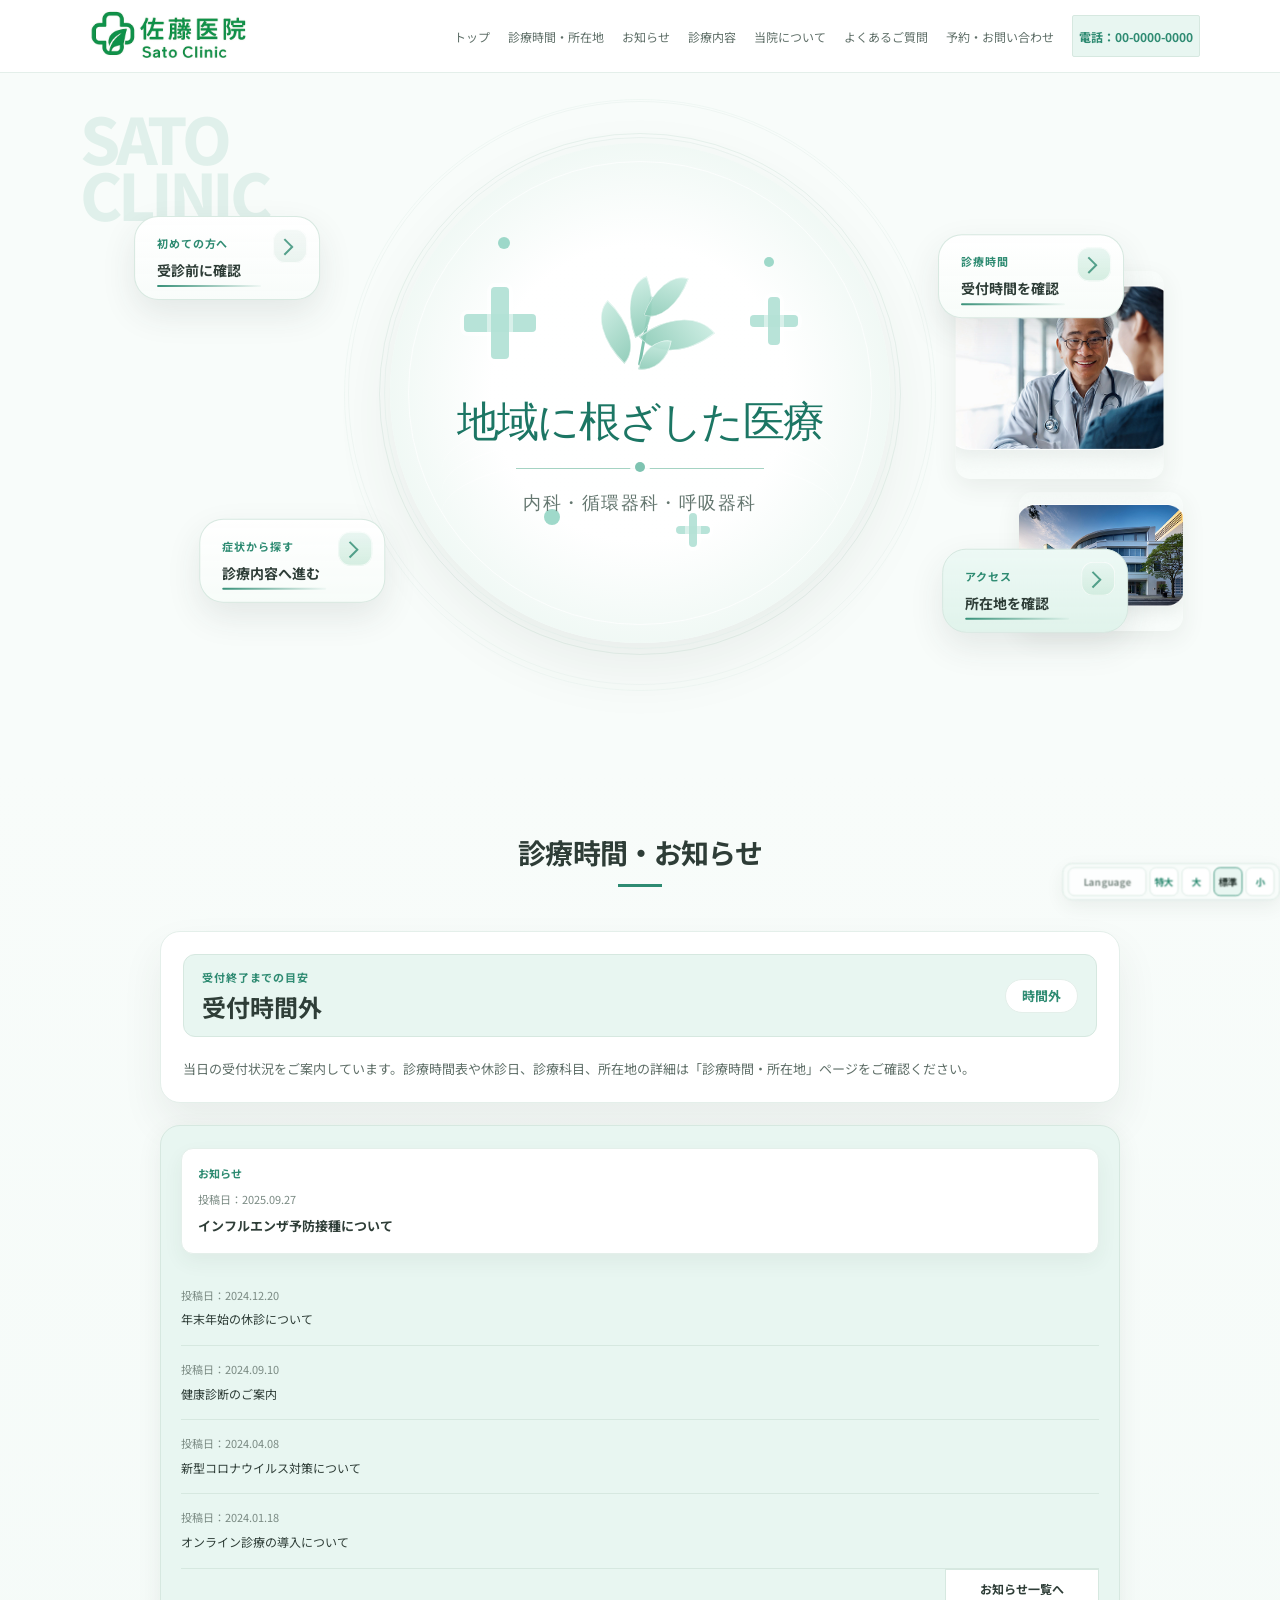
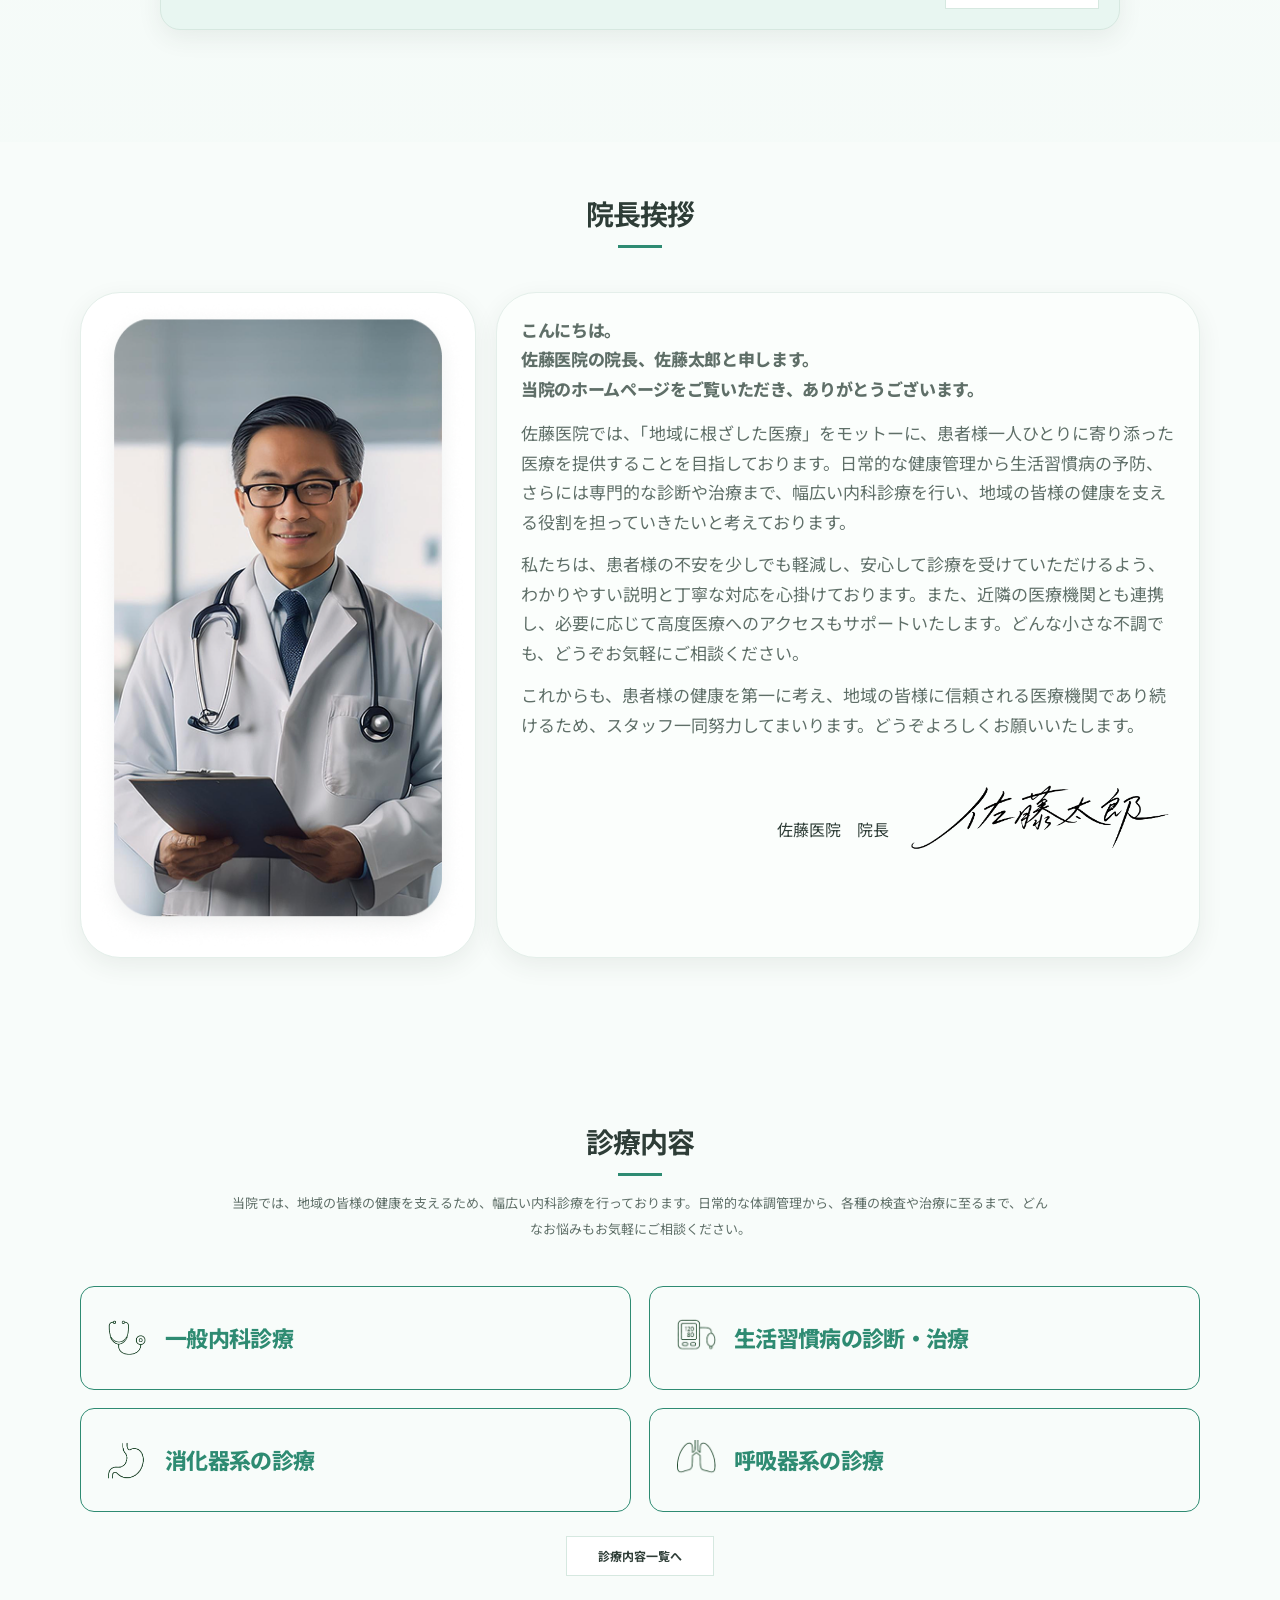
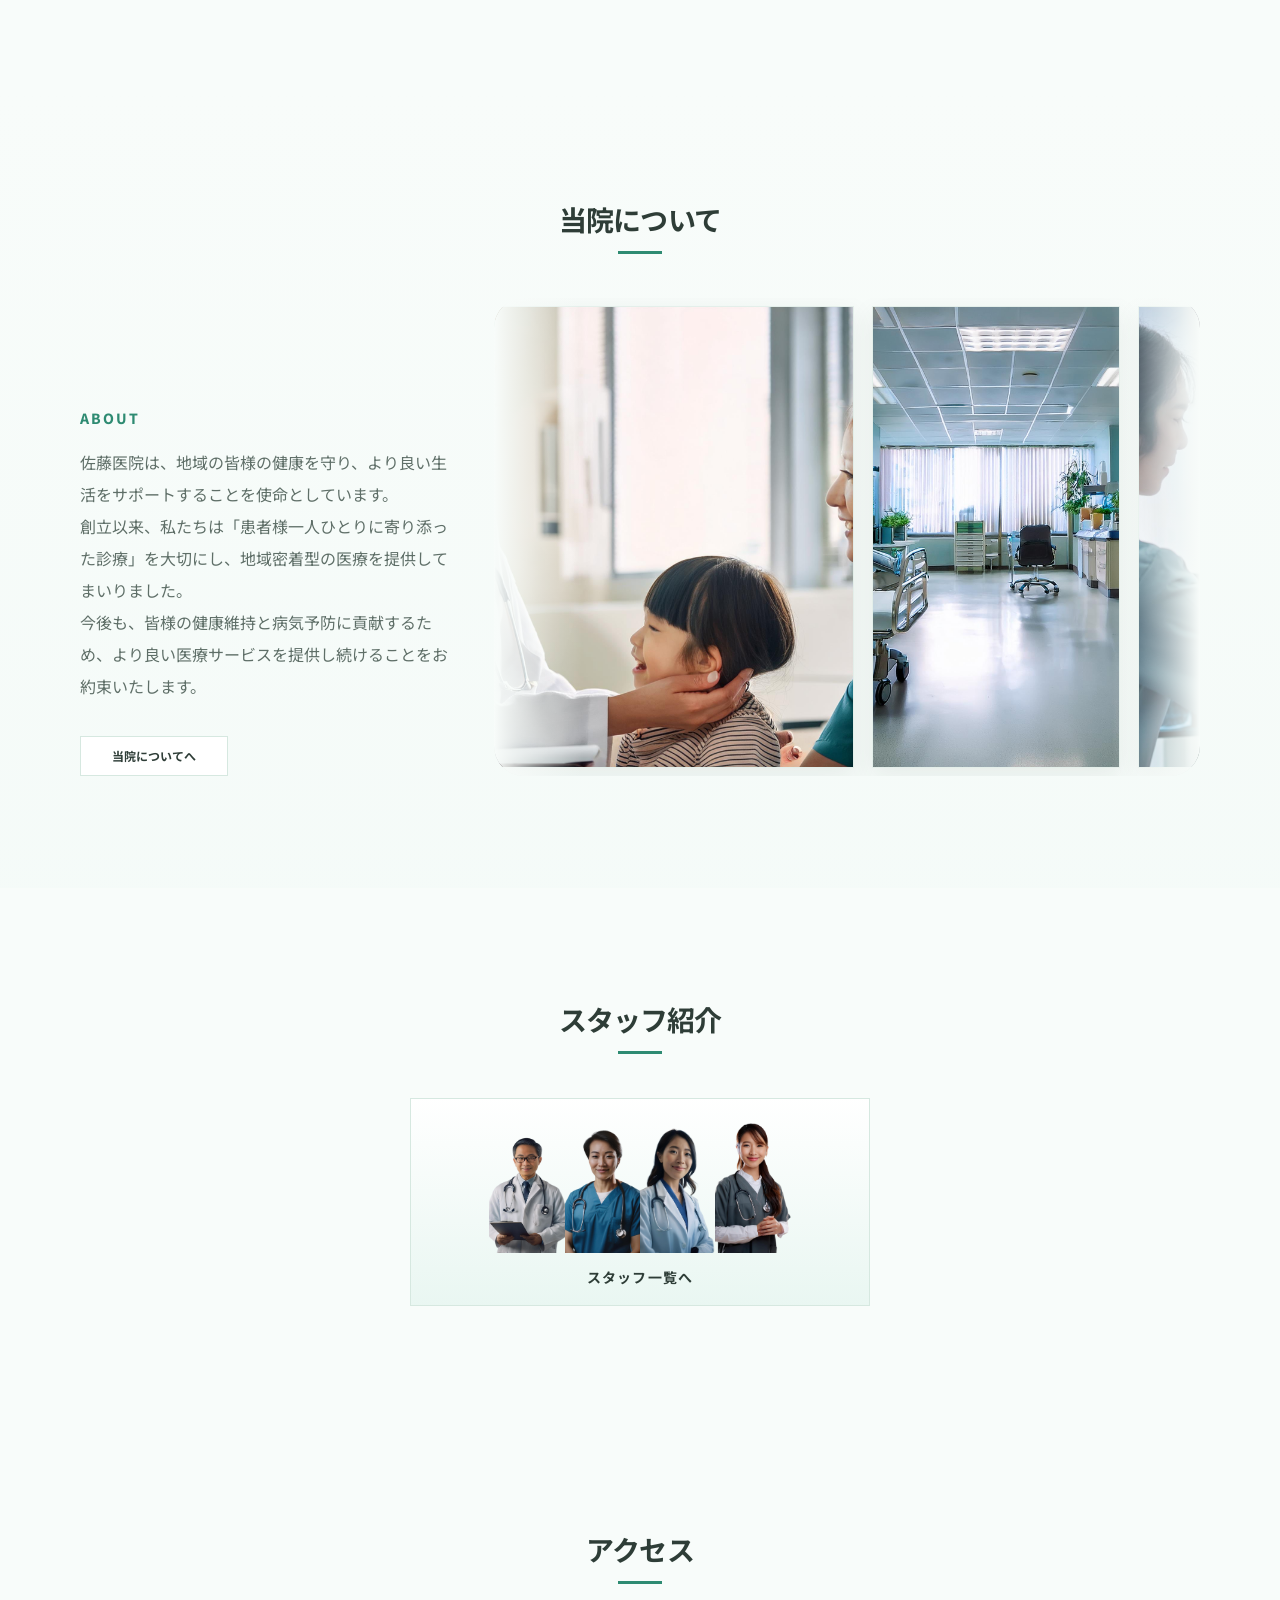
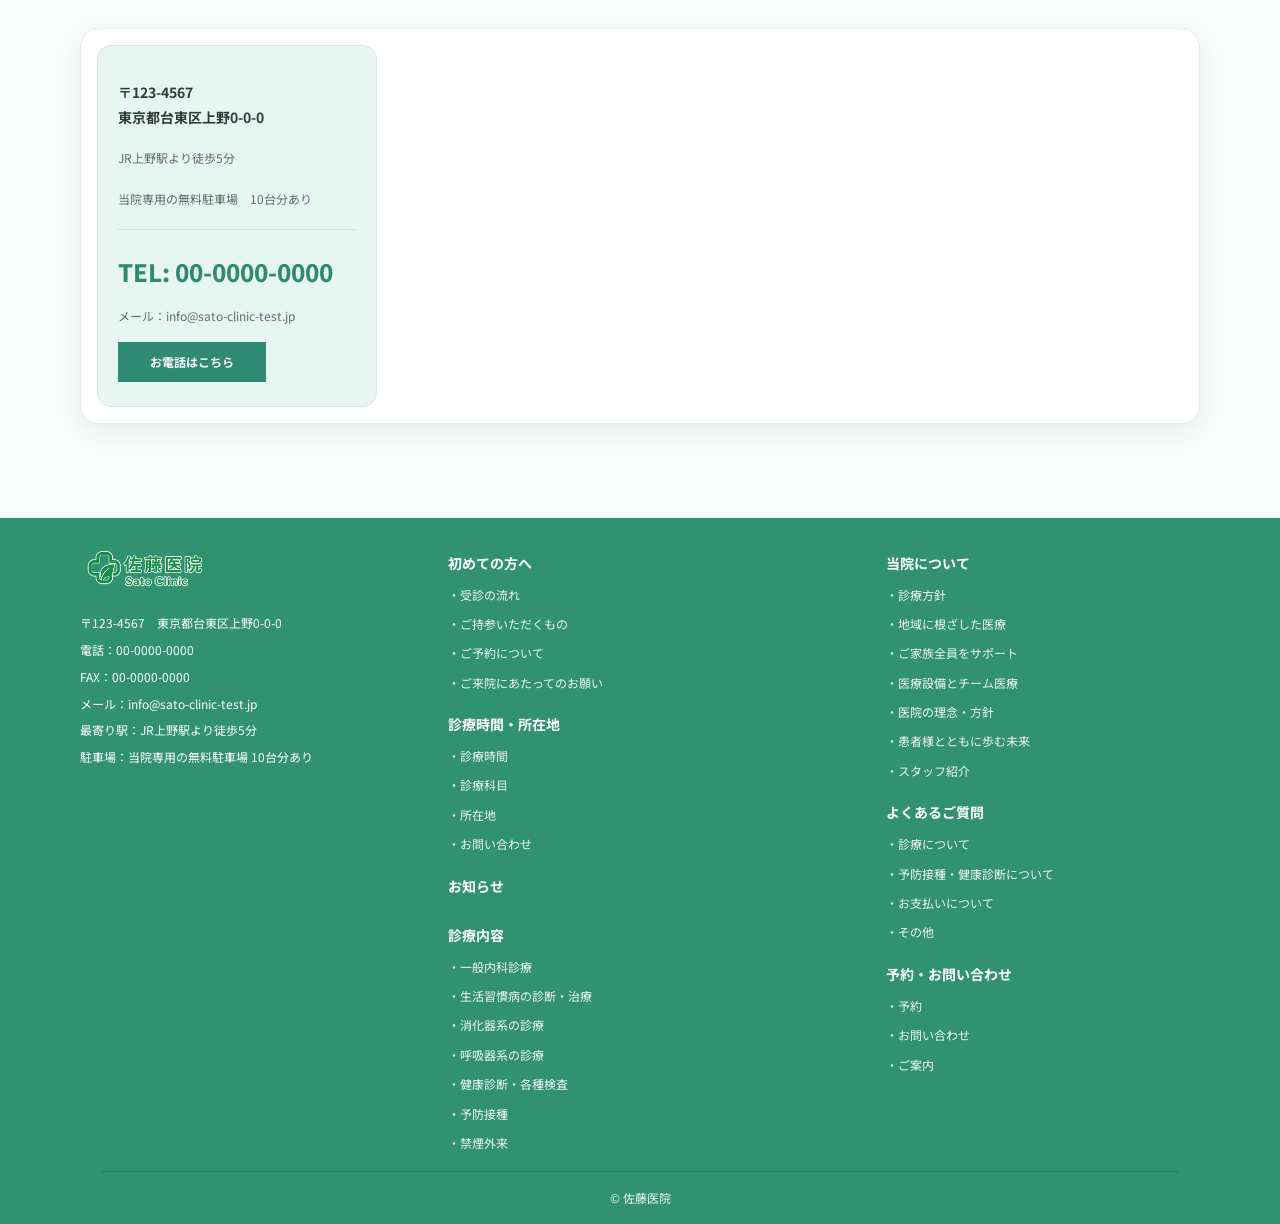
==== commit 8af044a1: "多言語対応の漏れ修正とモバイルメニューの不具合修正 Co-Authored-By: Claude Sonnet 5 <noreply@anthropic.com>" ====
--- a/index.html
+++ b/index.html
@@ -145,6 +145,18 @@
             </a>
             <ul class="news-list" data-news-home-list></ul>
             <a class="button button--secondary" href="./news.html">お知らせ一覧へ</a>
+            <noscript>
+              <div class="no-js-fallback">
+                <h3>お知らせ</h3>
+                <ul>
+                  <li><a href="./news-detail.html?id=influenza">インフルエンザ予防接種について</a></li>
+                  <li><a href="./news-detail.html?id=year-end">年末年始の休診について</a></li>
+                  <li><a href="./news-detail.html?id=health-check">健康診断のご案内</a></li>
+                  <li><a href="./news-detail.html?id=covid">新型コロナウイルス対策について</a></li>
+                  <li><a href="./news-detail.html?id=online">オンライン診療の導入について</a></li>
+                </ul>
+              </div>
+            </noscript>
           </aside>
         </div>
       </div>
@@ -326,11 +338,20 @@
     </section>
   </main>
 
+  <noscript>
+    <div class="container" style="margin-top: 24px;">
+      <div class="no-js-fallback">
+        <h3>JavaScriptを無効にして閲覧中です</h3>
+        <p>このページの基本情報はそのままご確認いただけます。お知らせ欄は上記の静的一覧をご利用ください。受付状況の表示や一部の演出は自動更新されません。</p>
+      </div>
+    </div>
+  </noscript>
+
   <a class="page-top-button" href="#" data-scroll-top aria-label="ページ上部へ戻る">
     <img src="./assets/images/page-top-button.png" alt="">
   </a>
 
-  <footer class="site-footer" id="footer">
+  <footer class="site-footer">
     <div class="container footer__inner">
       <div class="footer__column footer__column--info">
         <a class="footer__brand" href="#" data-scroll-top aria-label="ページ最上部へ戻る">
--- a/css/style.css
+++ b/css/style.css
@@ -37,7 +37,7 @@
   font-family: "Noto Sans JP", sans-serif;
   overflow-x: clip;
 }
-body.is-menu-open { overflow: hidden; }
+html.is-menu-open { overflow: hidden; }
 body.is-modal-open { overflow: hidden; }
 img { display: block; width: 100%; height: 100%; object-fit: cover; }
 a { color: inherit; text-decoration: none; }
@@ -1215,6 +1215,7 @@
   min-height: 124px;
   gap: 0;
   padding: 0;
+  pointer-events: none;
 }
 
 .staff-index-button__portrait {
@@ -1224,6 +1225,7 @@
   flex: 0 0 auto;
   height: 132px;
   line-height: 0;
+  pointer-events: none;
 }
 
 .staff-index-button__portrait img {
@@ -1232,6 +1234,7 @@
   height: 132px;
   max-height: none;
   filter: none;
+  pointer-events: none;
 }
 
 .staff-index-button__portrait--director {
@@ -1904,7 +1907,7 @@
   gap: 22px 22px;
   align-items: end;
   min-height: 500px;
-  padding: 130px 34px 34px;
+  padding: 175px 34px 34px;
   overflow: hidden;
   border-radius: 16px;
   border: 1px solid var(--color-border);
@@ -2621,6 +2624,34 @@
   line-height: 2;
 }
 
+.no-js-fallback {
+  margin-top: 20px;
+  padding: 18px 20px;
+  border: 1px solid var(--color-border);
+  border-radius: 16px;
+  background: #fbfefc;
+  color: var(--color-text-sub);
+  font-size: calc(var(--font-scale, 1) * 14px);
+  line-height: 1.9;
+}
+
+.no-js-fallback h3 {
+  margin-bottom: 10px;
+  color: var(--color-text-main);
+  font-size: calc(var(--font-scale, 1) * 16px);
+  line-height: 1.5;
+}
+
+.no-js-fallback p,
+.no-js-fallback li {
+  margin: 0;
+}
+
+.no-js-fallback ul {
+  margin: 12px 0 0;
+  padding-left: 1.2em;
+}
+
 @media (hover: hover) and (pointer: fine) {
   .faq-item__question:hover {
     background: var(--color-green-light);
@@ -3284,7 +3315,7 @@
 
 .vision-orbit__layout {
   position: relative;
-  min-height: 1360px;
+  min-height: 1540px;
   max-width: 980px;
   margin: 0 auto;
   padding-top: 100px;
@@ -3345,22 +3376,22 @@
 }
 
 .vision-orbit__item--mid-left {
-  top: 632px;
+  top: 760px;
   left: 96px;
 }
 
 .vision-orbit__item--mid-right {
-  top: 632px;
+  top: 760px;
   right: 96px;
 }
 
 .vision-orbit__item--bottom-left {
-  top: 1000px;
+  top: 1180px;
   left: 190px;
 }
 
 .vision-orbit__item--bottom-right {
-  top: 1000px;
+  top: 1180px;
   right: 190px;
 }
 
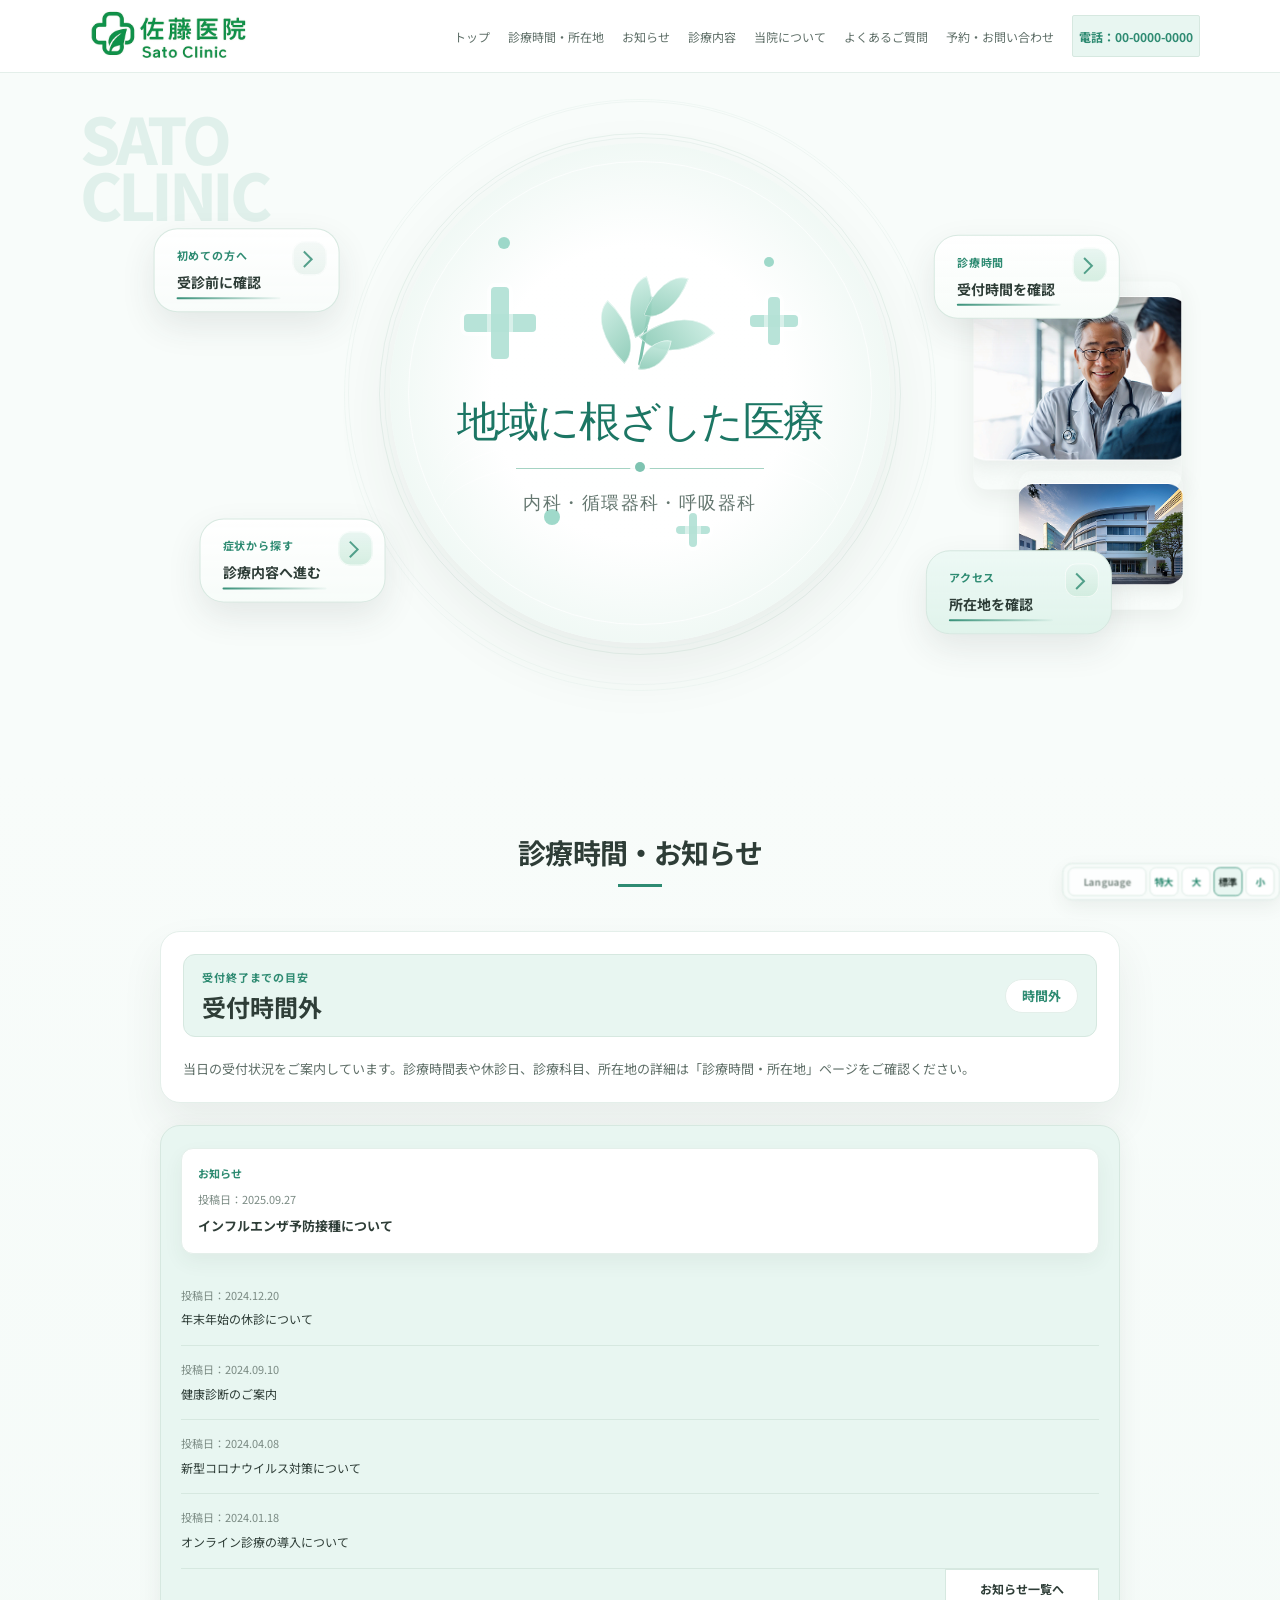
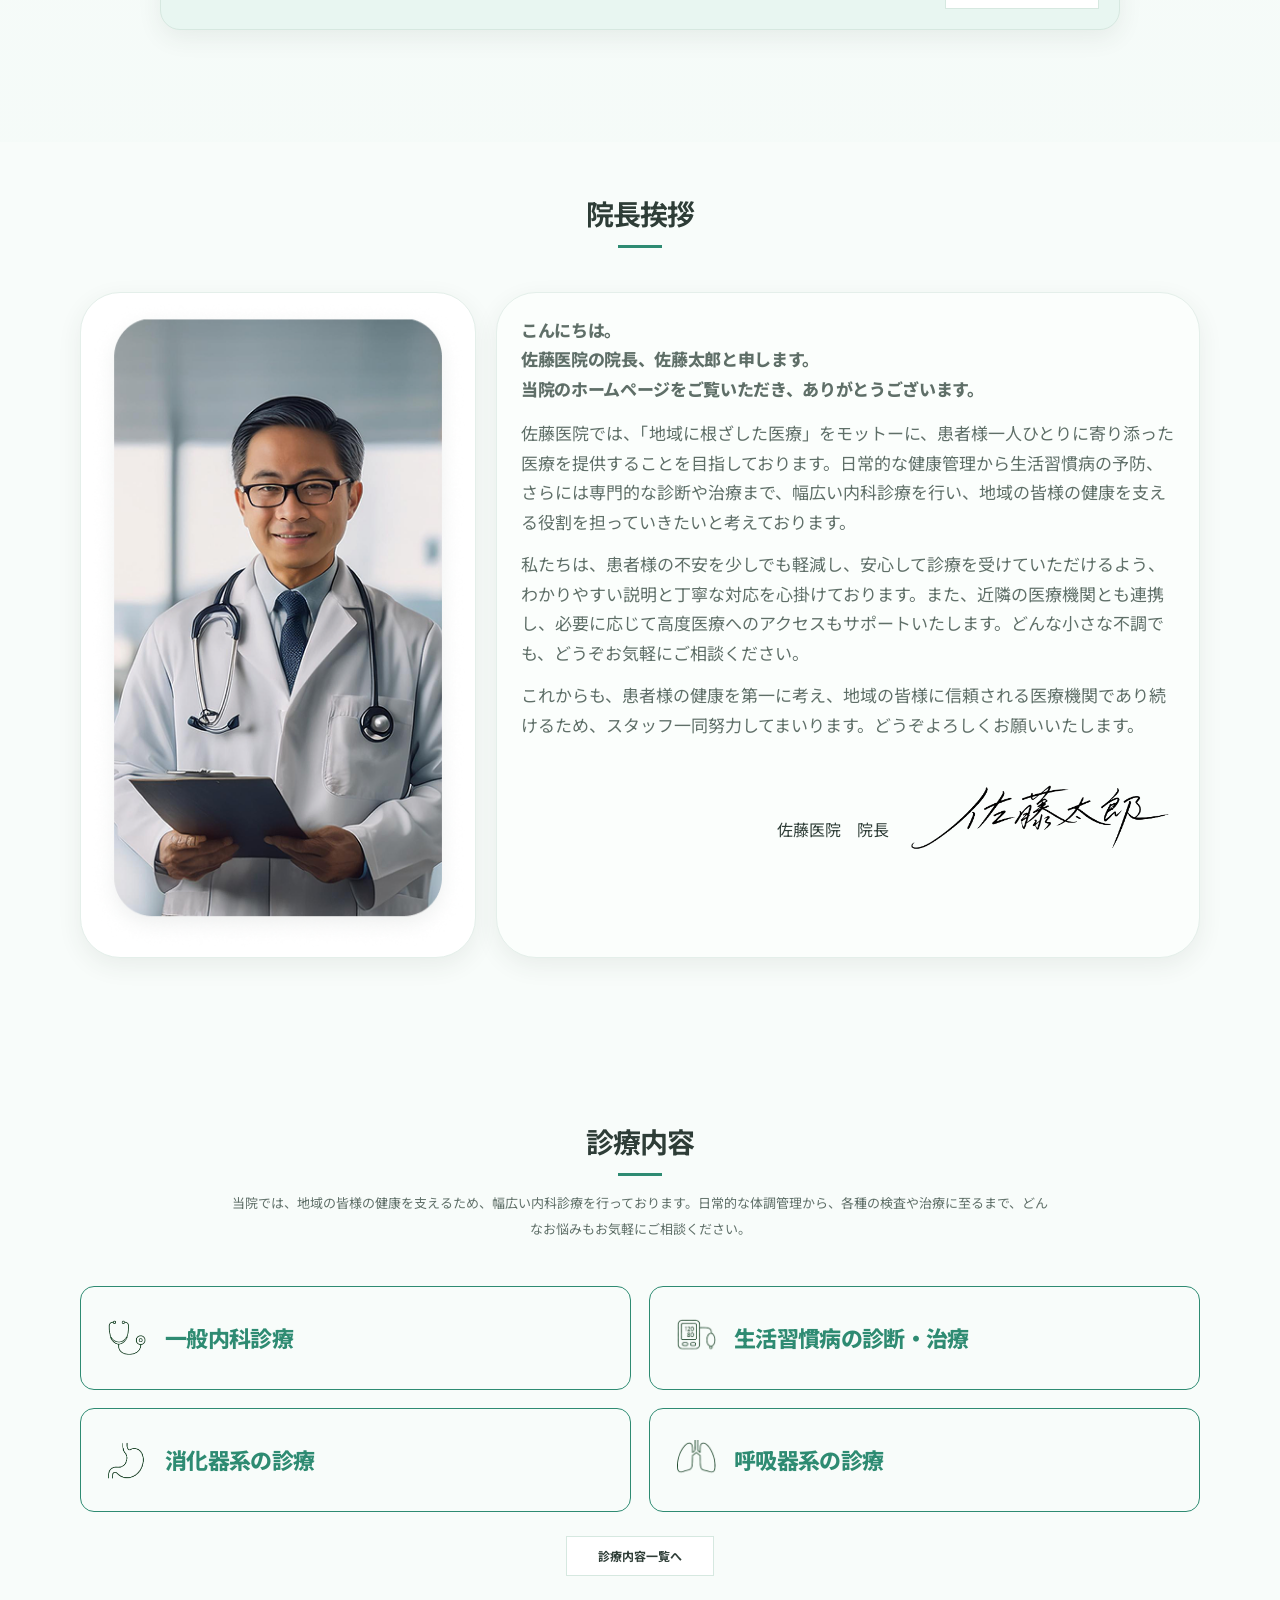
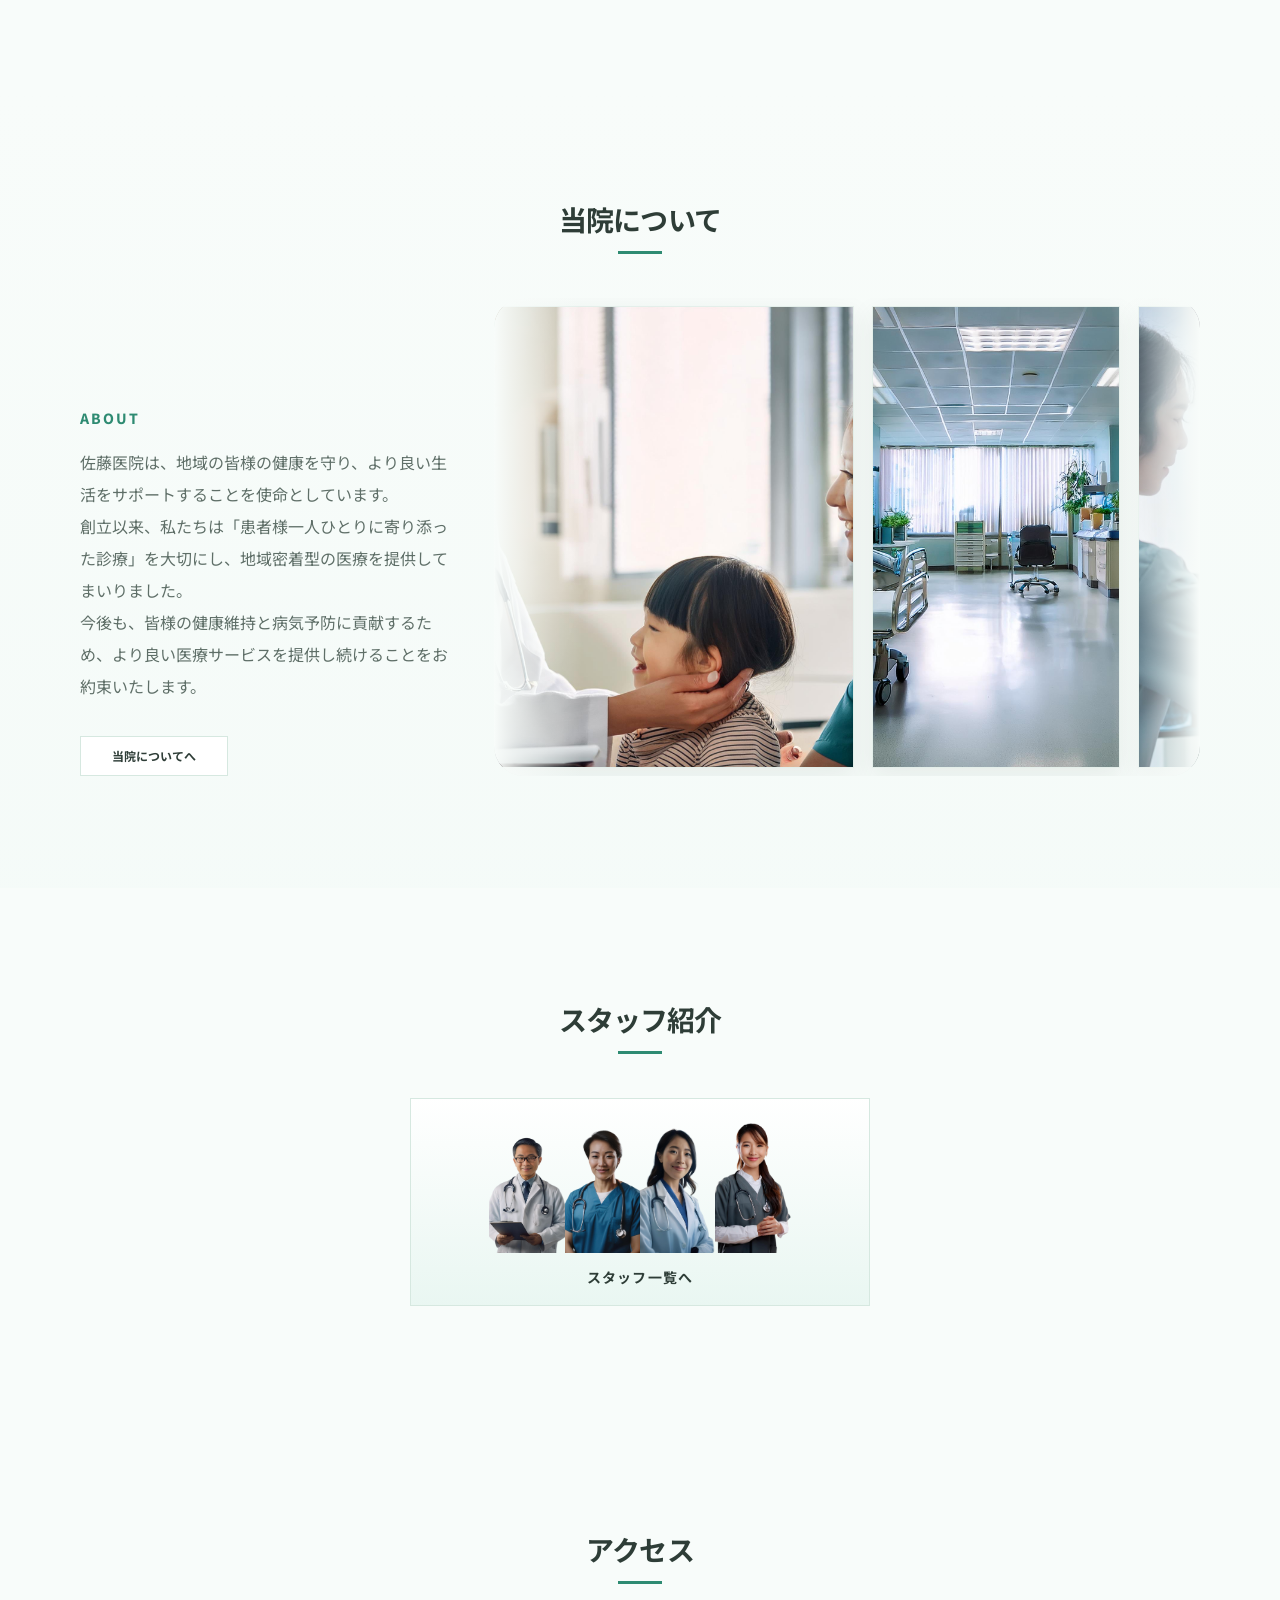
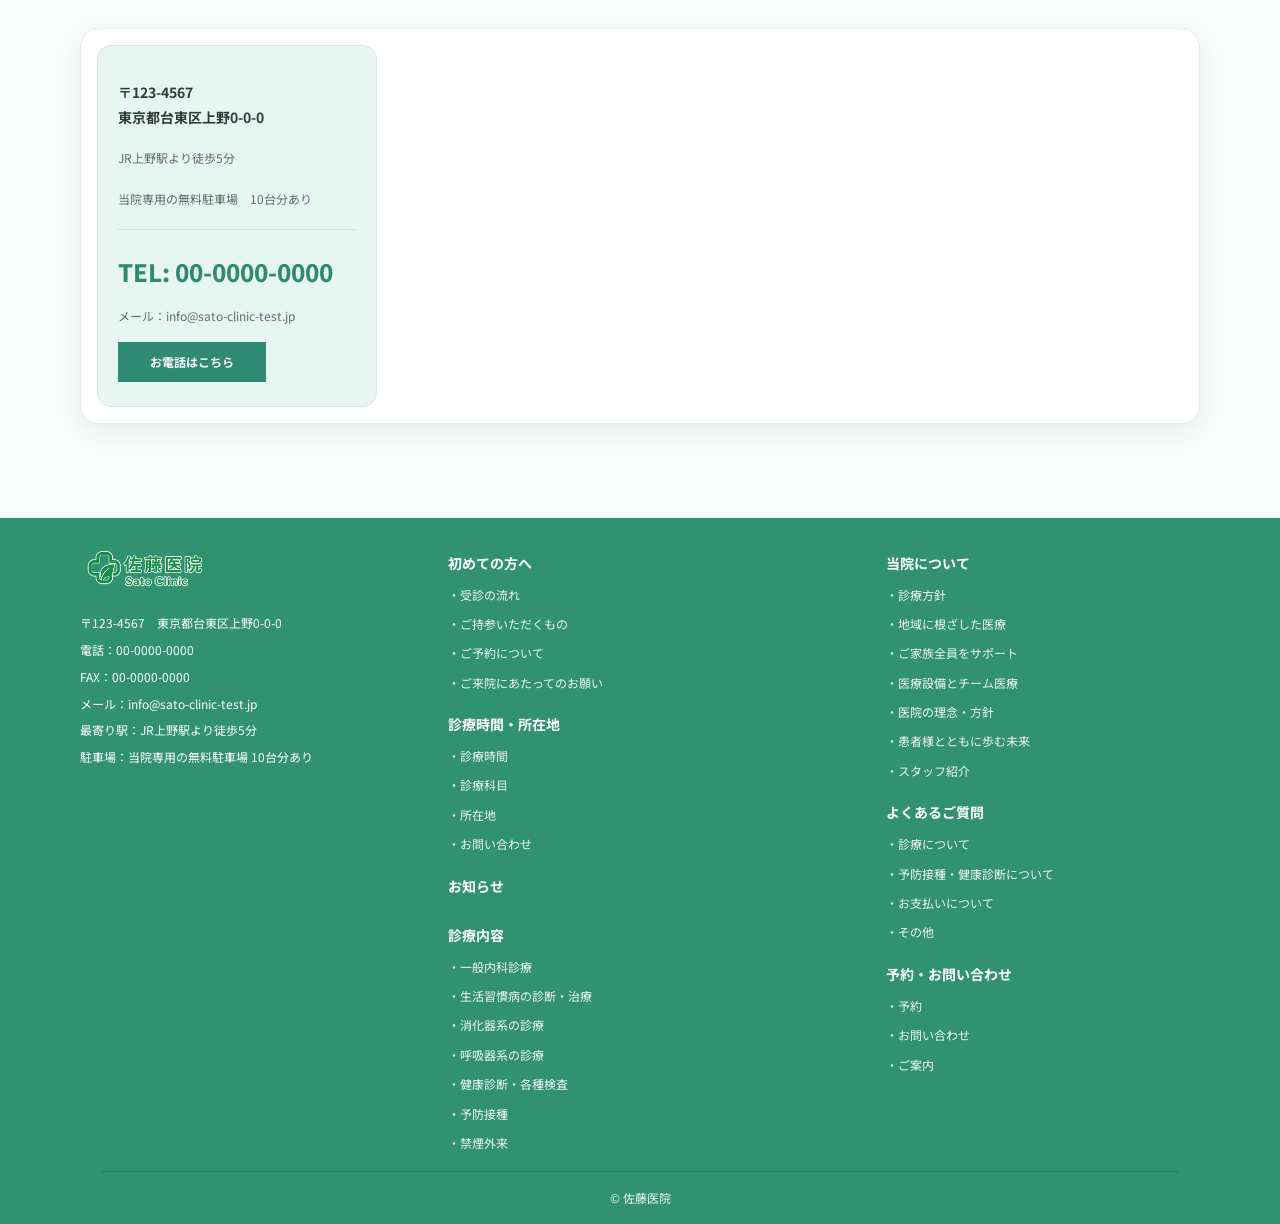
==== commit 5ffc20c5: "多言語対応を全ページで完了させ、admin.htmlを拡充 Co-Authored-By: Claude Sonnet 5 <noreply@anthropic.com>" ====
--- a/index.html
+++ b/index.html
@@ -338,6 +338,23 @@
     </section>
   </main>
 
+  <div class="info-modal admin-gate-modal" id="admin-gate-modal" aria-hidden="true">
+    <div class="info-modal__backdrop" data-admin-gate-close></div>
+    <div class="info-modal__dialog admin-gate-modal__dialog" role="dialog" aria-modal="true" aria-labelledby="admin-gate-modal-title">
+      <button class="info-modal__close" type="button" aria-label="閉じる" data-admin-gate-close>×</button>
+      <h2 id="admin-gate-modal-title">管理画面へのアクセス</h2>
+      <p>パスワードを入力してください。</p>
+      <form class="admin-gate-modal__form" data-admin-gate-form novalidate>
+        <label class="admin-gate-modal__field">
+          <span class="sr-only">パスワード</span>
+          <input type="password" name="admin-password" data-admin-gate-input autocomplete="off" placeholder="パスワード" required>
+        </label>
+        <p class="admin-gate-modal__error" data-admin-gate-error hidden>パスワードが違います。もう一度お試しください。</p>
+        <button class="button admin-gate-modal__submit" type="submit">送信する</button>
+      </form>
+    </div>
+  </div>
+
   <noscript>
     <div class="container" style="margin-top: 24px;">
       <div class="no-js-fallback">
--- a/css/style.css
+++ b/css/style.css
@@ -751,6 +751,11 @@
   aspect-ratio: 1 / 1;
 }
 
+.hero__photo--doctor.is-admin-unlocked {
+  cursor: pointer;
+  box-shadow: 0 0 0 4px rgba(46, 139, 114, 0.35), var(--shadow-card);
+}
+
 .hero__photo--exterior {
   right: 22px;
   bottom: 104px;
@@ -3660,6 +3665,41 @@
   color: var(--color-green);
 }
 
+.admin-gate-modal__dialog {
+  width: min(calc(100% - 32px), 420px);
+  margin-top: 18vh;
+  text-align: center;
+}
+
+.admin-gate-modal__form {
+  display: grid;
+  gap: 14px;
+  margin-top: 18px;
+  text-align: left;
+}
+
+.admin-gate-modal__field input {
+  width: 100%;
+  padding: 14px 16px;
+  border-radius: 16px;
+  border: 1px solid var(--color-border);
+  background: #fbfefc;
+  font: inherit;
+  text-align: center;
+  letter-spacing: .12em;
+}
+
+.admin-gate-modal__error {
+  margin: 0;
+  color: #c0392b;
+  font-size: calc(var(--font-scale, 1) * 13px);
+}
+
+.admin-gate-modal__submit {
+  width: 100%;
+  justify-self: stretch;
+}
+
 .route-map-modal__dialog {
   width: min(calc(100% - 32px), 980px);
   padding: 22px;
@@ -4034,6 +4074,23 @@
   color: var(--color-white);
 }
 
+.admin-sidebar__brand {
+  display: flex;
+  align-items: center;
+  gap: 10px;
+  padding-bottom: 20px;
+  margin-bottom: 20px;
+  border-bottom: 1px solid rgba(255, 255, 255, 0.14);
+  color: var(--color-white);
+  font-size: calc(var(--font-scale, 1) * 12px);
+}
+
+.admin-sidebar__brand img {
+  width: 34px;
+  height: 34px;
+  object-fit: contain;
+}
+
 .admin-sidebar h1 {
   font-size: calc(var(--font-scale, 1) * 24px);
   line-height: 1.4;
@@ -4055,6 +4112,17 @@
   padding: 32px;
 }
 
+#pages-admin .page-card__list a {
+  color: var(--color-green);
+  text-decoration: underline;
+  text-underline-offset: 3px;
+}
+
+#pages-admin .page-card__list a:hover,
+#pages-admin .page-card__list a:focus-visible {
+  color: var(--color-text-main);
+}
+
 .admin-panel + .admin-panel {
   margin-top: 24px;
 }
@@ -4064,6 +4132,35 @@
   grid-template-columns: repeat(2, minmax(0, 1fr));
   gap: 20px;
   margin-top: 16px;
+}
+
+.admin-stats {
+  display: grid;
+  grid-template-columns: repeat(auto-fit, minmax(140px, 1fr));
+  gap: 14px;
+  margin-top: 20px;
+}
+
+.admin-stat {
+  padding: 18px;
+  border-radius: 16px;
+  border: 1px solid var(--color-border);
+  background: var(--color-white);
+  box-shadow: var(--shadow-card);
+}
+
+.admin-stat strong {
+  display: block;
+  font-size: calc(var(--font-scale, 1) * 28px);
+  color: var(--color-green);
+  line-height: 1.2;
+}
+
+.admin-stat span {
+  display: block;
+  margin-top: 4px;
+  color: var(--color-text-sub);
+  font-size: calc(var(--font-scale, 1) * 12px);
 }
 
 .reveal {
